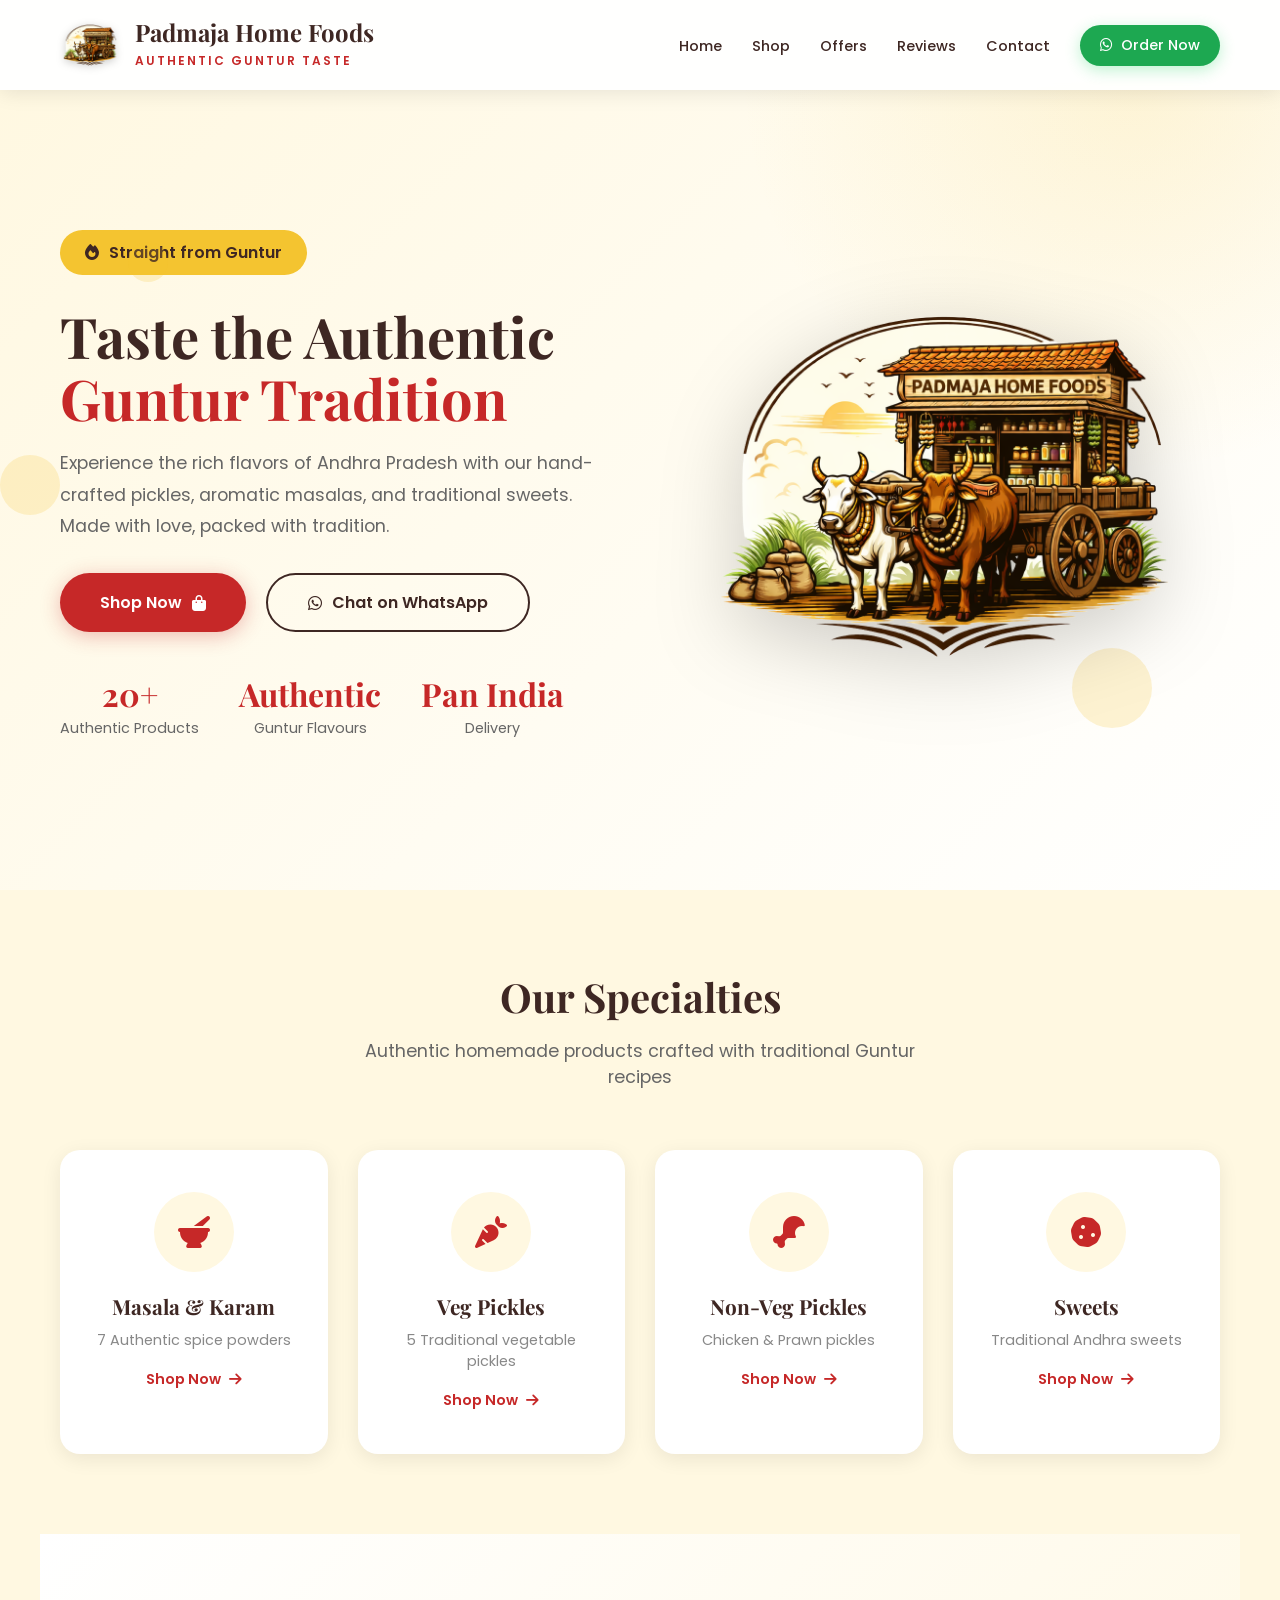
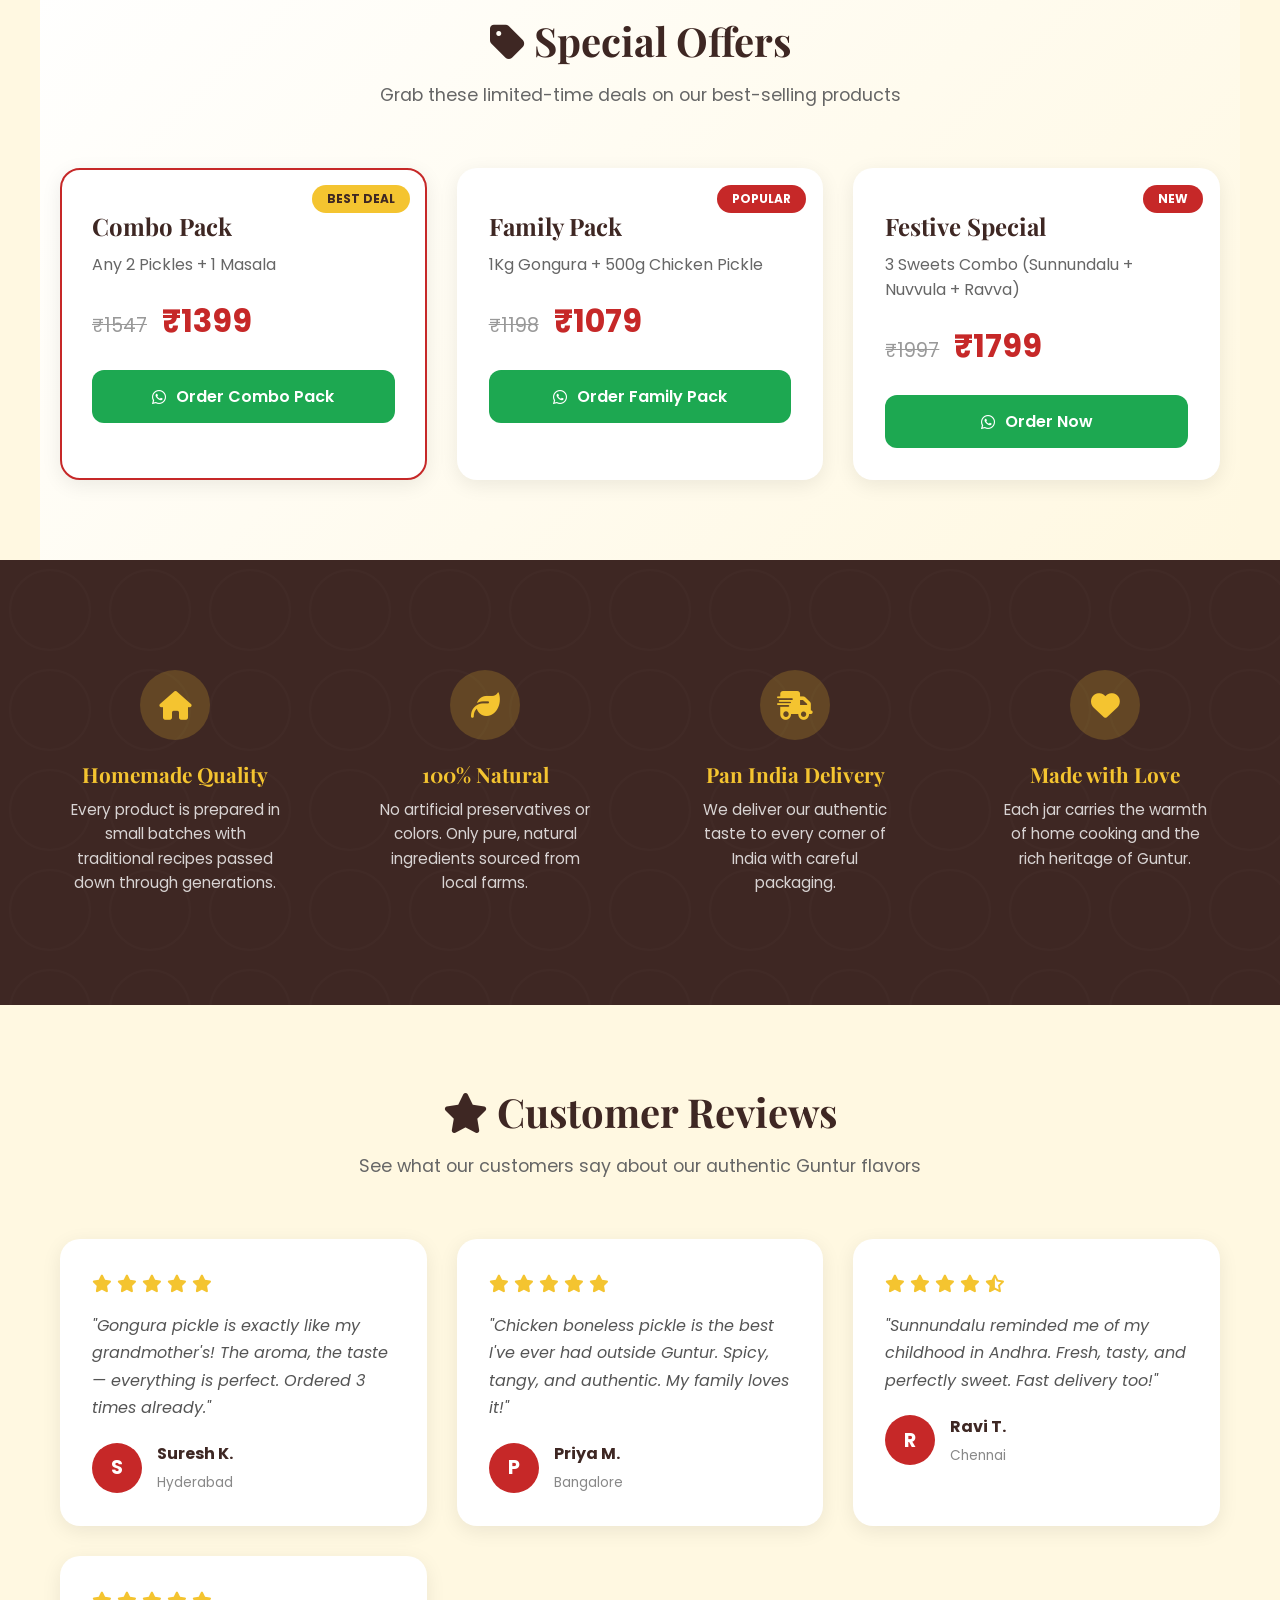
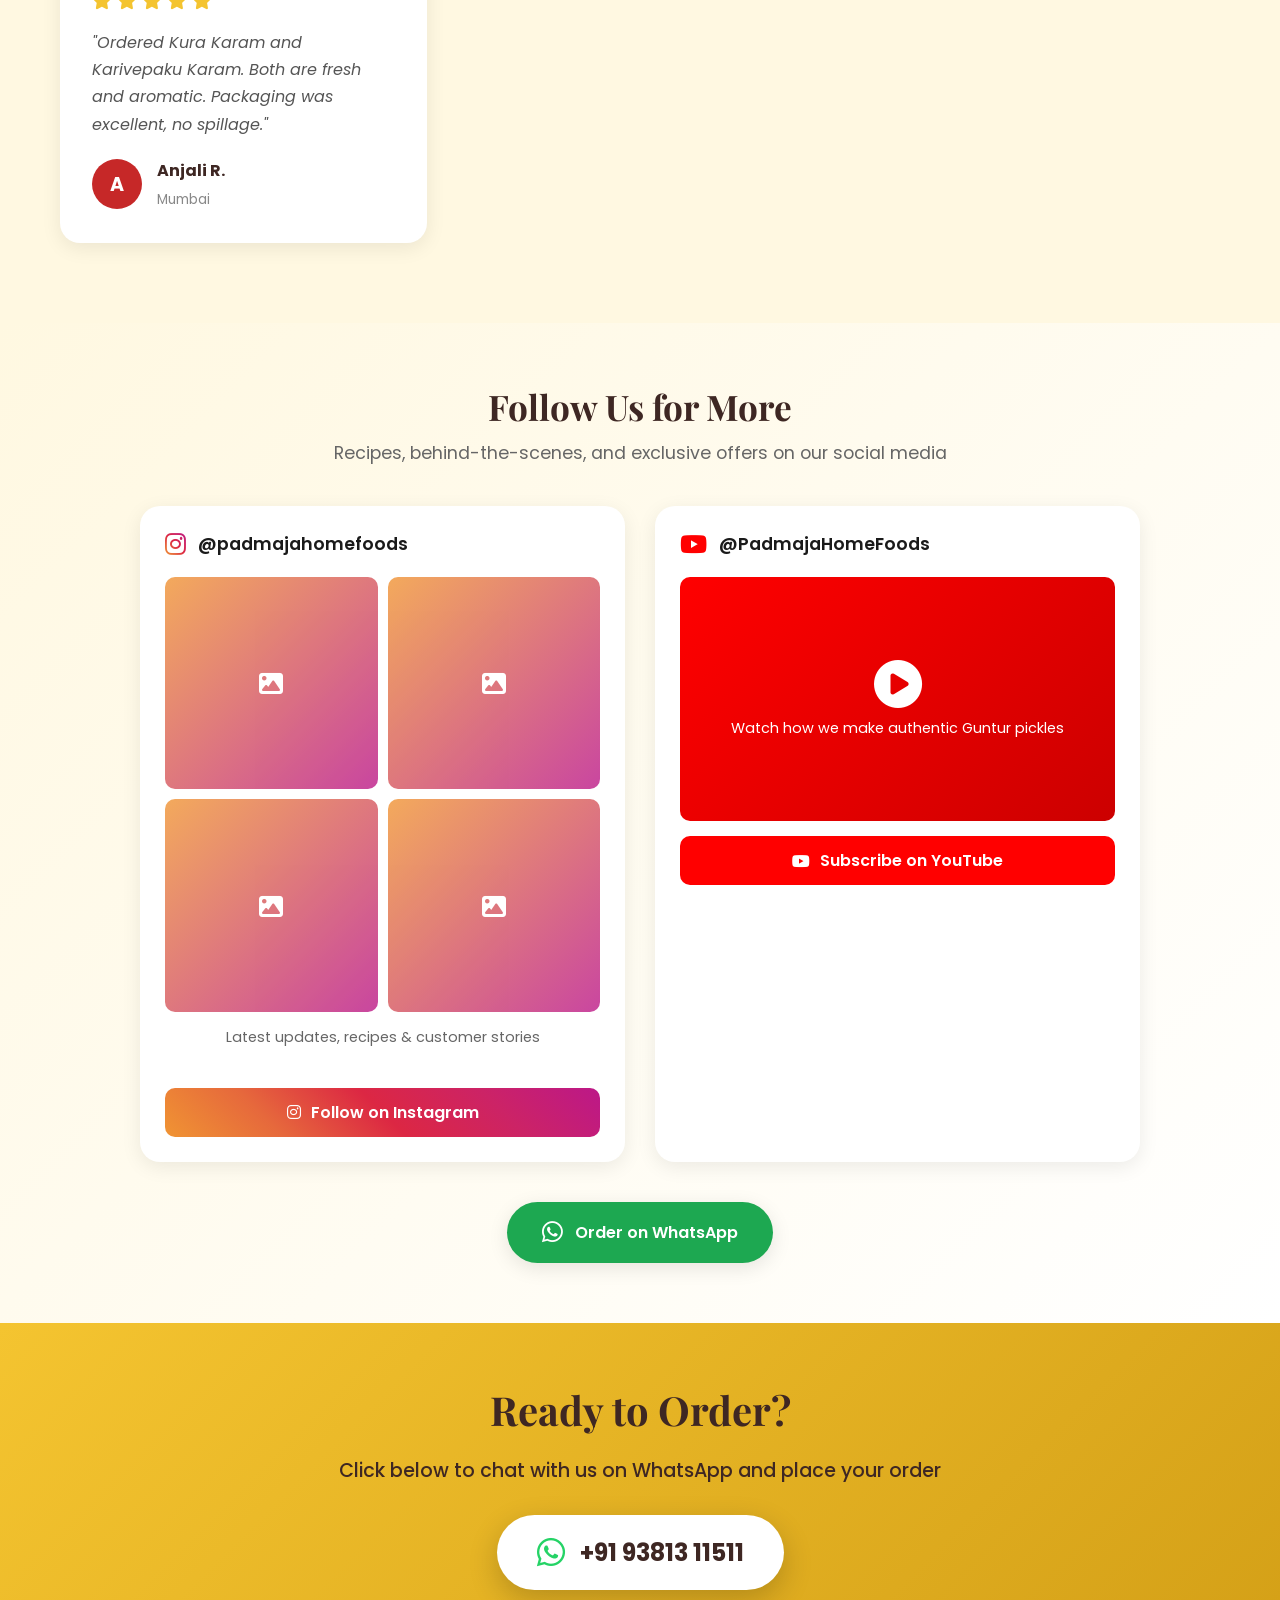
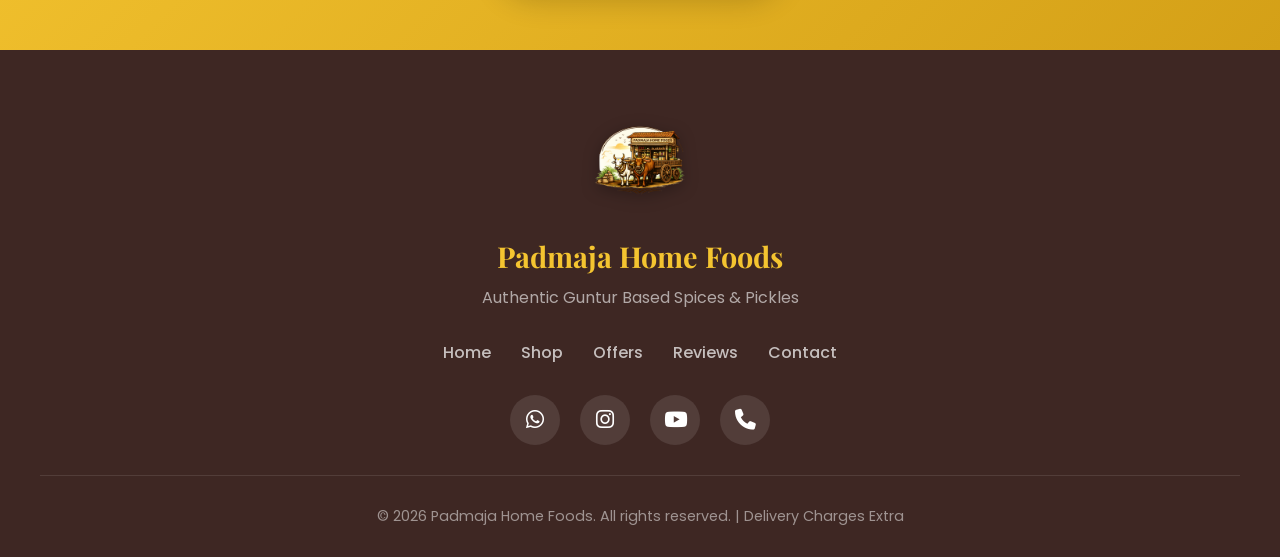
==== index.html @ 7f6291e2 "Add files via upload" ====
<!DOCTYPE html>
<html lang="en">
<head>
    <meta charset="UTF-8">
    <meta name="viewport" content="width=device-width, initial-scale=1.0">
    <title>Padmaja Home Foods | Authentic Guntur Spices & Pickles</title>
    <meta name="description" content="Authentic homemade Guntur spices, pickles, and sweets. Hand-crafted with traditional recipes, delivered across India. Order now on WhatsApp!">
    <meta name="keywords" content="Guntur pickles, Andhra spices, homemade masala, chicken pickle, prawns pickle, Indian sweets, sunnundalu, gongura, avakaya">

    <!-- Open Graph / Social Media -->
    <meta property="og:title" content="Padmaja Home Foods | Authentic Guntur Spices & Pickles">
    <meta property="og:description" content="Hand-crafted pickles, masalas, and sweets from Guntur. Made with love, delivered to your doorstep.">
    <meta property="og:image" content="https://padmajahomefoods.github.io/logo.png">
    <meta property="og:url" content="https://padmajahomefoods.github.io">
    <meta property="og:type" content="website">

    <!-- Twitter Card -->
    <meta name="twitter:card" content="summary_large_image">
    <meta name="twitter:title" content="Padmaja Home Foods">
    <meta name="twitter:description" content="Authentic Guntur spices & pickles delivered across India">

    <link href="https://fonts.googleapis.com/css2?family=Playfair+Display:wght@400;700;900&family=Poppins:wght@300;400;500;600;700&display=swap" rel="stylesheet">
    <link rel="stylesheet" href="https://cdnjs.cloudflare.com/ajax/libs/font-awesome/6.4.0/css/all.min.css">
    <link rel="stylesheet" href="style.css">
<!-- Google tag (gtag.js) - Replace G-ERJ64KPYVV with your actual ID -->
<script async src="https://www.googletagmanager.com/gtag/js?id=G-ERJ64KPYVV"></script>
<script>
  window.dataLayer = window.dataLayer || [];
  function gtag(){dataLayer.push(arguments);}
  gtag('js', new Date());
  gtag('config', 'G-ERJ64KPYVV');
</script>

<!-- Structured Data -->
<script type="application/ld+json">
{
  "@context": "https://schema.org",
  "@type": "LocalBusiness",
  "name": "Padmaja Home Foods",
  "description": "Authentic homemade Guntur spices, pickles, and sweets. Hand-crafted with traditional recipes, delivered across India.",
  "url": "https://padmajahomefoods.github.io",
  "telephone": "+919381311511",
  "email": "padmajahomefoods@gmail.com",
  "address": {
    "@type": "PostalAddress",
    "addressLocality": "Guntur",
    "addressRegion": "Andhra Pradesh",
    "addressCountry": "IN"
  },
  "geo": {
    "@type": "GeoCoordinates",
    "latitude": "16.3067",
    "longitude": "80.4365"
  },
  "image": "https://padmajahomefoods.github.io/logo.png",
  "priceRange": "₹",
  "currenciesAccepted": "INR",
  "paymentAccepted": "Cash, UPI, Bank Transfer",
  "openingHoursSpecification": {
    "@type": "OpeningHoursSpecification",
    "dayOfWeek": ["Monday", "Tuesday", "Wednesday", "Thursday", "Friday", "Saturday", "Sunday"],
    "opens": "09:00",
    "closes": "21:00"
  },
  "sameAs": [
    "https://www.instagram.com/padmajahomefoods/",
    "https://www.youtube.com/@PadmajaHomeFoods",
    "https://wa.me/919381311511"
  ]
}
</script>

<!-- Product Structured Data - Fixed -->
<script type="application/ld+json">
{
  "@context": "https://schema.org",
  "@type": "ItemList",
  "itemListElement": [
    {
      "@type": "ListItem",
      "position": 1,
      "item": {
        "@type": "Product",
        "name": "Kura Karam",
        "brand": {
          "@type": "Brand",
          "name": "Padmaja Home Foods"
        },
        "description": "Traditional curry powder",
        "image": "https://padmajahomefoods.github.io/images/kura-karam.jpg",
        "offers": {
          "@type": "Offer",
          "price": "55",
          "priceCurrency": "INR",
          "availability": "https://schema.org/InStock",
          "hasMerchantReturnPolicy": {
            "@type": "MerchantReturnPolicy",
            "returnPolicyCategory": "https://schema.org/MerchantReturnNotPermitted",
            "returnFees": "https://schema.org/FreeReturn",
            "merchantReturnDays": 0
          },
          "shippingDetails": {
            "@type": "OfferShippingDetails",
            "shippingRate": {
              "@type": "MonetaryAmount",
              "value": "0",
              "currency": "INR"
            },
            "shippingDestination": {
              "@type": "DefinedRegion",
              "addressCountry": "IN"
            },
            "deliveryTime": {
              "@type": "ShippingDeliveryTime",
              "handlingTime": {
                "@type": "QuantitativeValue",
                "minValue": 1,
                "maxValue": 2,
                "unitCode": "DAY"
              },
              "transitTime": {
                "@type": "QuantitativeValue",
                "minValue": 2,
                "maxValue": 10,
                "unitCode": "DAY"
              }
            }
          }
        }
      }
    },
    {
      "@type": "ListItem",
      "position": 2,
      "item": {
        "@type": "Product",
        "name": "Gongura Pickle",
        "brand": {
          "@type": "Brand",
          "name": "Padmaja Home Foods"
        },
        "description": "Authentic gongura pickle",
        "image": "https://padmajahomefoods.github.io/images/gongura-pickle.jpg",
        "offers": {
          "@type": "Offer",
          "price": "125",
          "priceCurrency": "INR",
          "availability": "https://schema.org/InStock",
          "hasMerchantReturnPolicy": {
            "@type": "MerchantReturnPolicy",
            "returnPolicyCategory": "https://schema.org/MerchantReturnNotPermitted",
            "returnFees": "https://schema.org/FreeReturn",
            "merchantReturnDays": 0
          },
          "shippingDetails": {
            "@type": "OfferShippingDetails",
            "shippingRate": {
              "@type": "MonetaryAmount",
              "value": "0",
              "currency": "INR"
            },
            "shippingDestination": {
              "@type": "DefinedRegion",
              "addressCountry": "IN"
            },
            "deliveryTime": {
              "@type": "ShippingDeliveryTime",
              "handlingTime": {
                "@type": "QuantitativeValue",
                "minValue": 1,
                "maxValue": 2,
                "unitCode": "DAY"
              },
              "transitTime": {
                "@type": "QuantitativeValue",
                "minValue": 2,
                "maxValue": 10,
                "unitCode": "DAY"
              }
            }
          }
        }
      }
    },
    {
      "@type": "ListItem",
      "position": 3,
      "item": {
        "@type": "Product",
        "name": "Chicken Boneless Pickle",
        "brand": {
          "@type": "Brand",
          "name": "Padmaja Home Foods"
        },
        "description": "Premium boneless chicken pickle",
        "image": "https://padmajahomefoods.github.io/images/chicken-boneless-pickle.jpg",
        "offers": {
          "@type": "Offer",
          "price": "350",
          "priceCurrency": "INR",
          "availability": "https://schema.org/InStock",
          "hasMerchantReturnPolicy": {
            "@type": "MerchantReturnPolicy",
            "returnPolicyCategory": "https://schema.org/MerchantReturnNotPermitted",
            "returnFees": "https://schema.org/FreeReturn",
            "merchantReturnDays": 0
          },
          "shippingDetails": {
            "@type": "OfferShippingDetails",
            "shippingRate": {
              "@type": "MonetaryAmount",
              "value": "0",
              "currency": "INR"
            },
            "shippingDestination": {
              "@type": "DefinedRegion",
              "addressCountry": "IN"
            },
            "deliveryTime": {
              "@type": "ShippingDeliveryTime",
              "handlingTime": {
                "@type": "QuantitativeValue",
                "minValue": 1,
                "maxValue": 2,
                "unitCode": "DAY"
              },
              "transitTime": {
                "@type": "QuantitativeValue",
                "minValue": 2,
                "maxValue": 10,
                "unitCode": "DAY"
              }
            }
          }
        }
      }
    }
  ]
}
</script>

</head>
<body>

    <!-- Navigation -->
    <nav id="navbar">
        <div class="nav-container">
            <a href="index.html" class="logo-section">
                <img src="logo.png" alt="Padmaja Home Foods" onerror="this.style.display='none'">
                <div class="brand-text">
                    <h1>Padmaja Home Foods</h1>
                    <span>Authentic Guntur Taste</span>
                </div>
            </a>

            <ul class="nav-links">
                <li><a href="index.html">Home</a></li>
                <li><a href="shop/">Shop</a></li>
                <li><a href="#offers">Offers</a></li>
                <li><a href="#reviews">Reviews</a></li>
                <li><a href="#contact">Contact</a></li>
                <li>
                    <a href="https://wa.me/919381311511?text=Hi%20Padmaja%20Home%20Foods!" class="whatsapp-btn-nav" target="_blank">
                        <i class="fab fa-whatsapp"></i>
                        Order Now
                    </a>
                </li>
            </ul>

            <div class="mobile-menu" onclick="openMobileMenu()">
                <i class="fas fa-bars"></i>
            </div>
        </div>
    </nav>

    <!-- Mobile Menu -->
    <div class="mobile-overlay" id="mobileOverlay" onclick="closeMobileMenu()">
        <i class="fas fa-times close-mobile" onclick="closeMobileMenu()"></i>
        <div class="mobile-nav">
            <ul>
                <li><a href="index.html" onclick="closeMobileMenu()">Home</a></li>
                <li><a href="shop/" onclick="closeMobileMenu()">Shop</a></li>
                <li><a href="#offers" onclick="closeMobileMenu()">Offers</a></li>
                <li><a href="#reviews" onclick="closeMobileMenu()">Reviews</a></li>
                <li><a href="#contact" onclick="closeMobileMenu()">Contact</a></li>
                <li>
                    <a href="https://wa.me/919381311511?text=Hi%20Padmaja%20Home%20Foods!" style="background: #1DA851; color: white;" target="_blank">
                        <i class="fab fa-whatsapp"></i> Order on WhatsApp
                    </a>
                </li>
            </ul>
        </div>
    </div>

    <!-- Hero Section -->
    <main>
    <section class="hero" id="home">
        <div class="floating-spice"></div>
        <div class="floating-spice"></div>
        <div class="floating-spice"></div>

        <div class="hero-container">
            <div class="hero-content">
                <div class="hero-badge">
                    <i class="fas fa-fire"></i>
                    Straight from Guntur
                </div>
                <h2>
                    Taste the Authentic
                    <span>Guntur Tradition</span>
                </h2>
                <p>
                    Experience the rich flavors of Andhra Pradesh with our hand-crafted pickles, 
                    aromatic masalas, and traditional sweets. Made with love, packed with tradition.
                </p>
                <div class="hero-buttons">
                    <a href="shop/" class="btn-primary">
                        Shop Now <i class="fas fa-shopping-bag"></i>
                    </a>
                    <a href="https://wa.me/919381311511?text=Hi%20Padmaja%20Home%20Foods!" 
                       class="btn-secondary" target="_blank">
                        <i class="fab fa-whatsapp"></i> Chat on WhatsApp
                    </a>
                </div>
                <div class="hero-stats">
                    <div class="stat">
                        <span class="stat-number">20+</span>
                        <span class="stat-label">Authentic Products</span>
                    </div>
                    <div class="stat">
                        <span class="stat-number">Authentic</span>
                        <span class="stat-label">Guntur Flavours</span>
                    </div>
                    <div class="stat">
                        <span class="stat-number">Pan India</span>
                        <span class="stat-label">Delivery</span>
                    </div>
                </div>
            </div>
            <div class="hero-image">
                <img src="logo.png" alt="Padmaja Home Foods" onerror="this.style.display='none'">
            </div>
        </div>
    </section>

    <!-- Quick Category Preview -->
    <section class="categories-preview">
        <div class="section-header">
            <h3>Our Specialties</h3>
            <p>Authentic homemade products crafted with traditional Guntur recipes</p>
        </div>
        <div class="category-grid">
            <a href="shop/#masala" class="category-card">
                <div class="category-icon">
                    <i class="fas fa-mortar-pestle"></i>
                </div>
                <h4>Masala & Karam</h4>
                <p>7 Authentic spice powders</p>
                <span class="category-link">Shop Now <i class="fas fa-arrow-right"></i></span>
            </a>

            <a href="shop/#vegpickles" class="category-card">
                <div class="category-icon">
                    <i class="fas fa-carrot"></i>
                </div>
                <h4>Veg Pickles</h4>
                <p>5 Traditional vegetable pickles</p>
                <span class="category-link">Shop Now <i class="fas fa-arrow-right"></i></span>
            </a>

            <a href="shop/#nonvegpickles" class="category-card">
                <div class="category-icon">
                    <i class="fas fa-drumstick-bite"></i>
                </div>
                <h4>Non-Veg Pickles</h4>
                <p>Chicken & Prawn pickles</p>
                <span class="category-link">Shop Now <i class="fas fa-arrow-right"></i></span>
            </a>

            <a href="shop/#sweets" class="category-card">
                <div class="category-icon">
                    <i class="fas fa-cookie"></i>
                </div>
                <h4>Sweets</h4>
                <p>Traditional Andhra sweets</p>
                <span class="category-link">Shop Now <i class="fas fa-arrow-right"></i></span>
            </a>
        </div>
    </section>

    <!-- Offers Section -->
    <section class="offers-section" id="offers">
        <div class="section-header">
            <h3><i class="fas fa-tag"></i> Special Offers</h3>
            <p>Grab these limited-time deals on our best-selling products</p>
        </div>
        <div class="offers-grid">
            <div class="offer-card featured">
                <div class="offer-badge">BEST DEAL</div>
                <div class="offer-content">
                    <h4>Combo Pack</h4>
                    <p>Any 2 Pickles + 1 Masala</p>
                    <div class="offer-price">
                        <span class="old-price">₹1547</span>
                        <span class="new-price">₹1399</span>
                    </div>
                    <a href="https://wa.me/919381311511?text=Hi!%20I%20want%20to%20order%20the%20Combo%20Pack%20(2%20Pickles%20+%201%20Masala)%20for%20₹1399" class="offer-btn" target="_blank">
                        <i class="fab fa-whatsapp"></i> Order Combo Pack
                    </a>
                </div>
            </div>

            <div class="offer-card">
                <div class="offer-badge">POPULAR</div>
                <div class="offer-content">
                    <h4>Family Pack</h4>
                    <p>1Kg Gongura + 500g Chicken Pickle</p>
                    <div class="offer-price">
                        <span class="old-price">₹1198</span>
                        <span class="new-price">₹1079</span>
                    </div>
                    <a href="https://wa.me/919381311511?text=Hi!%20I%20want%20to%20order%20the%20Family%20Pack%20for%20₹1079" class="offer-btn" target="_blank">
                        <i class="fab fa-whatsapp"></i> Order Family Pack
                    </a>
                </div>
            </div>

            <div class="offer-card">
                <div class="offer-badge">NEW</div>
                <div class="offer-content">
                    <h4>Festive Special</h4>
                    <p>3 Sweets Combo (Sunnundalu + Nuvvula + Ravva)</p>
                    <div class="offer-price">
                        <span class="old-price">₹1997</span>
                        <span class="new-price">₹1799</span>
                    </div>
                    <a href="https://wa.me/919381311511?text=Hi!%20I%20want%20to%20order%20the%20Festive%20Special%20for%20₹1799" class="offer-btn" target="_blank">
                        <i class="fab fa-whatsapp"></i> Order Now
                    </a>
                </div>
            </div>
        </div>
    </section>

    <!-- Features Section -->
    <section class="features" id="features">
        <div class="features-container">
            <div class="feature">
                <div class="feature-icon">
                    <i class="fas fa-home"></i>
                </div>
                <h4>Homemade Quality</h4>
                <p>Every product is prepared in small batches with traditional recipes passed down through generations.</p>
            </div>

            <div class="feature">
                <div class="feature-icon">
                    <i class="fas fa-leaf"></i>
                </div>
                <h4>100% Natural</h4>
                <p>No artificial preservatives or colors. Only pure, natural ingredients sourced from local farms.</p>
            </div>

            <div class="feature">
                <div class="feature-icon">
                    <i class="fas fa-shipping-fast"></i>
                </div>
                <h4>Pan India Delivery</h4>
                <p>We deliver our authentic taste to every corner of India with careful packaging.</p>
            </div>

            <div class="feature">
                <div class="feature-icon">
                    <i class="fas fa-heart"></i>
                </div>
                <h4>Made with Love</h4>
                <p>Each jar carries the warmth of home cooking and the rich heritage of Guntur.</p>
            </div>
        </div>
    </section>

    <!-- Reviews Section -->
    <section class="reviews-section" id="reviews">
        <div class="section-header">
            <h3><i class="fas fa-star"></i> Customer Reviews</h3>
            <p>See what our customers say about our authentic Guntur flavors</p>
        </div>
        <div class="reviews-grid">
            <div class="review-card">
                <div class="review-stars">
                    <i class="fas fa-star"></i>
                    <i class="fas fa-star"></i>
                    <i class="fas fa-star"></i>
                    <i class="fas fa-star"></i>
                    <i class="fas fa-star"></i>
                </div>
                <p class="review-text">"Gongura pickle is exactly like my grandmother's! The aroma, the taste — everything is perfect. Ordered 3 times already."</p>
                <div class="review-author">
                    <div class="review-avatar">S</div>
                    <div>
                        <h4>Suresh K.</h4>
                        <span>Hyderabad</span>
                    </div>
                </div>
            </div>

            <div class="review-card">
                <div class="review-stars">
                    <i class="fas fa-star"></i>
                    <i class="fas fa-star"></i>
                    <i class="fas fa-star"></i>
                    <i class="fas fa-star"></i>
                    <i class="fas fa-star"></i>
                </div>
                <p class="review-text">"Chicken boneless pickle is the best I've ever had outside Guntur. Spicy, tangy, and authentic. My family loves it!"</p>
                <div class="review-author">
                    <div class="review-avatar">P</div>
                    <div>
                        <h4>Priya M.</h4>
                        <span>Bangalore</span>
                    </div>
                </div>
            </div>

            <div class="review-card">
                <div class="review-stars">
                    <i class="fas fa-star"></i>
                    <i class="fas fa-star"></i>
                    <i class="fas fa-star"></i>
                    <i class="fas fa-star"></i>
                    <i class="fas fa-star-half-alt"></i>
                </div>
                <p class="review-text">"Sunnundalu reminded me of my childhood in Andhra. Fresh, tasty, and perfectly sweet. Fast delivery too!"</p>
                <div class="review-author">
                    <div class="review-avatar">R</div>
                    <div>
                        <h4>Ravi T.</h4>
                        <span>Chennai</span>
                    </div>
                </div>
            </div>

            <div class="review-card">
                <div class="review-stars">
                    <i class="fas fa-star"></i>
                    <i class="fas fa-star"></i>
                    <i class="fas fa-star"></i>
                    <i class="fas fa-star"></i>
                    <i class="fas fa-star"></i>
                </div>
                <p class="review-text">"Ordered Kura Karam and Karivepaku Karam. Both are fresh and aromatic. Packaging was excellent, no spillage."</p>
                <div class="review-author">
                    <div class="review-avatar">A</div>
                    <div>
                        <h4>Anjali R.</h4>
                        <span>Mumbai</span>
                    </div>
                </div>
            </div>
        </div>
    </section>

    <!-- Social Media / Promotions -->
    <section class="social-section">
        <div class="social-container">
            <h3>Follow Us for More</h3>
            <p>Recipes, behind-the-scenes, and exclusive offers on our social media</p>

            <div class="social-embeds">
                <div class="social-box instagram-box">
                    <div class="social-header">
                        <i class="fab fa-instagram"></i>
                        <span>@padmajahomefoods</span>
                    </div>
                    <div class="social-preview">
                        <div class="insta-grid">
                            <div class="insta-item"><i class="fas fa-image"></i></div>
                            <div class="insta-item"><i class="fas fa-image"></i></div>
                            <div class="insta-item"><i class="fas fa-image"></i></div>
                            <div class="insta-item"><i class="fas fa-image"></i></div>
                        </div>
                        <p>Latest updates, recipes & customer stories</p>
                    </div>
                    <a href="https://www.instagram.com/padmajahomefoods/" target="_blank" class="social-follow-btn">
                        <i class="fab fa-instagram"></i> Follow on Instagram
                    </a>
                </div>

                <div class="social-box youtube-box">
                    <div class="social-header">
                        <i class="fab fa-youtube"></i>
                        <span>@PadmajaHomeFoods</span>
                    </div>
                    <div class="social-preview">
                        <div class="yt-preview">
                            <i class="fas fa-play-circle"></i>
                            <p>Watch how we make authentic Guntur pickles</p>
                        </div>
                    </div>
                    <a href="https://www.youtube.com/@PadmajaHomeFoods" target="_blank" class="social-follow-btn youtube-btn">
                        <i class="fab fa-youtube"></i> Subscribe on YouTube
                    </a>
                </div>
            </div>

            <div class="social-big-links">
                <a href="https://wa.me/919381311511" target="_blank" class="social-big whatsapp">
                    <i class="fab fa-whatsapp"></i>
                    <span>Order on WhatsApp</span>
                </a>
            </div>
        </div>
    </section>

    </main>

    <!-- Contact Banner -->
    <section class="contact-banner" id="contact">
        <h3>Ready to Order?</h3>
        <p>Click below to chat with us on WhatsApp and place your order</p>
        <a href="https://wa.me/919381311511?text=Hi%20Padmaja%20Home%20Foods!%20I%20want%20to%20place%20an%20order." 
           class="phone" target="_blank">
            <i class="fab fa-whatsapp"></i>
            +91 93813 11511
        </a>
    </section>

    <!-- Footer -->
    <footer>
        <div class="footer-content">
            <div class="footer-logo">
                <img src="logo.png" alt="Padmaja Home Foods" onerror="this.style.display='none'">
                <h4>Padmaja Home Foods</h4>
                <p>Authentic Guntur Based Spices & Pickles</p>
            </div>

            <div class="footer-links">
                <a href="index.html">Home</a>
                <a href="shop/">Shop</a>
                <a href="#offers">Offers</a>
                <a href="#reviews">Reviews</a>
                <a href="#contact">Contact</a>
            </div>

            <div class="social-links">
                <a href="https://wa.me/919381311511" target="_blank" title="WhatsApp"><i class="fab fa-whatsapp"></i></a>
                <a href="https://www.instagram.com/padmajahomefoods/" target="_blank" title="Instagram"><i class="fab fa-instagram"></i></a>
                <a href="https://www.youtube.com/@PadmajaHomeFoods" target="_blank" title="YouTube"><i class="fab fa-youtube"></i></a>
                <a href="tel:+919381311511" title="Call Us"><i class="fas fa-phone"></i></a>
            </div>

            <div class="footer-bottom">
                <p>&copy; 2026 Padmaja Home Foods. All rights reserved. | Delivery Charges Extra</p>
            </div>
        </div>
    </footer>

    <script src="script.js"></script>
</body>
</html>
---- style.css ----
* {
    margin: 0;
    padding: 0;
    box-sizing: border-box;
}

:root {
    --primary-gold: #F4C430;
    --dark-gold: #D4A017;
    --deep-brown: #3E2723;
    --warm-cream: #FFF8E1;
    --spice-red: #C62828;
    --text-dark: #1a1a1a;
}

body {
    font-family: 'Poppins', sans-serif;
    background: var(--warm-cream);
    color: var(--text-dark);
    overflow-x: hidden;
}

::-webkit-scrollbar {
    width: 10px;
}
::-webkit-scrollbar-track {
    background: var(--warm-cream);
}
::-webkit-scrollbar-thumb {
    background: var(--dark-gold);
    border-radius: 5px;
}

/* ==================== NAVIGATION ==================== */
nav {
    position: fixed;
    top: 0;
    width: 100%;
    background: rgba(255, 255, 255, 0.95);
    backdrop-filter: blur(10px);
    z-index: 1000;
    padding: 15px 0;
    box-shadow: 0 2px 20px rgba(0,0,0,0.1);
    transition: all 0.3s ease;
}

nav.scrolled {
    padding: 10px 0;
    background: rgba(255, 255, 255, 0.98);
}

.nav-container {
    max-width: 1200px;
    margin: 0 auto;
    display: flex;
    justify-content: space-between;
    align-items: center;
    padding: 0 20px;
}

.logo-section {
    display: flex;
    align-items: center;
    gap: 15px;
    text-decoration: none;
}

.logo-section img {
    height: 60px;
    width: auto;
    filter: drop-shadow(0 2px 4px rgba(0,0,0,0.2));
}

.brand-text h1 {
    font-family: 'Playfair Display', serif;
    font-size: 1.5rem;
    color: var(--deep-brown);
    line-height: 1.2;
}

.brand-text span {
    font-size: 0.75rem;
    color: var(--spice-red);
    font-weight: 600;
    letter-spacing: 2px;
    text-transform: uppercase;
}

.nav-links {
    display: flex;
    gap: 30px;
    list-style: none;
    align-items: center;
}

.nav-links a {
    text-decoration: none;
    color: var(--deep-brown);
    font-weight: 500;
    font-size: 0.9rem;
    transition: color 0.3s;
    position: relative;
}

.nav-links a::after {
    content: '';
    position: absolute;
    bottom: -5px;
    left: 0;
    width: 0;
    height: 2px;
    background: var(--primary-gold);
    transition: width 0.3s;
}

.nav-links a:hover::after {
    width: 100%;
}

.nav-links a:hover {
    color: var(--spice-red);
}

.whatsapp-btn-nav {
    background: #1DA851;
    color: white !important;
    padding: 10px 20px;
    border-radius: 50px;
    display: flex;
    align-items: center;
    gap: 8px;
    font-weight: 600;
    box-shadow: 0 4px 15px rgba(37, 211, 102, 0.3);
    transition: transform 0.3s, box-shadow 0.3s;
}

.whatsapp-btn-nav:hover {
    transform: translateY(-2px);
    box-shadow: 0 6px 20px rgba(29, 168, 81, 0.4);
}

/* CART ICON */
.cart-icon {
    position: relative;
    cursor: pointer;
    padding: 10px;
    font-size: 1.3rem;
    color: var(--deep-brown);
    transition: color 0.3s;
}

.cart-icon:hover {
    color: var(--spice-red);
}

.cart-badge {
    position: absolute;
    top: 0;
    right: 0;
    background: var(--spice-red);
    color: white;
    font-size: 0.7rem;
    font-weight: 700;
    width: 20px;
    height: 20px;
    border-radius: 50%;
    display: flex;
    align-items: center;
    justify-content: center;
}

.mobile-menu {
    display: none;
    font-size: 1.5rem;
    color: var(--deep-brown);
    cursor: pointer;
}

/* ==================== HERO SECTION ==================== */
.hero {
    margin-top: 80px;
    min-height: 90vh;
    background: linear-gradient(135deg, var(--warm-cream) 0%, #fff 100%);
    display: flex;
    align-items: center;
    position: relative;
    overflow: hidden;
}

.hero::before {
    content: '';
    position: absolute;
    top: -50%;
    right: -20%;
    width: 800px;
    height: 800px;
    background: radial-gradient(circle, rgba(244,196,48,0.15) 0%, transparent 70%);
    border-radius: 50%;
}

.hero-container {
    max-width: 1200px;
    margin: 0 auto;
    padding: 0 20px;
    display: grid;
    grid-template-columns: 1fr 1fr;
    gap: 60px;
    align-items: center;
}

.hero-content h2 {
    font-family: 'Playfair Display', serif;
    font-size: 3.5rem;
    color: var(--deep-brown);
    line-height: 1.1;
    margin-bottom: 20px;
}

.hero-content h2 span {
    color: var(--spice-red);
    display: block;
}

.hero-content p {
    font-size: 1.1rem;
    color: #666;
    margin-bottom: 30px;
    line-height: 1.8;
}

.hero-badge {
    display: inline-flex;
    align-items: center;
    gap: 10px;
    background: var(--primary-gold);
    color: var(--deep-brown);
    padding: 10px 25px;
    border-radius: 50px;
    font-weight: 600;
    margin-bottom: 30px;
    animation: pulse 2s infinite;
}

@keyframes pulse {
    0%, 100% { transform: scale(1); }
    50% { transform: scale(1.05); }
}

.hero-buttons {
    display: flex;
    gap: 20px;
    flex-wrap: wrap;
    margin-bottom: 40px;
}

.btn-primary {
    background: var(--spice-red);
    color: white;
    padding: 15px 40px;
    border-radius: 50px;
    text-decoration: none;
    font-weight: 600;
    display: inline-flex;
    align-items: center;
    gap: 10px;
    transition: all 0.3s;
    box-shadow: 0 4px 20px rgba(198, 40, 40, 0.3);
    border: none;
    cursor: pointer;
    font-size: 1rem;
}

.btn-primary:hover {
    transform: translateY(-3px);
    box-shadow: 0 8px 30px rgba(198, 40, 40, 0.4);
    background: #b71c1c;
}

.btn-secondary {
    background: transparent;
    color: var(--deep-brown);
    padding: 15px 40px;
    border-radius: 50px;
    text-decoration: none;
    font-weight: 600;
    display: inline-flex;
    align-items: center;
    gap: 10px;
    border: 2px solid var(--deep-brown);
    transition: all 0.3s;
}

.btn-secondary:hover {
    background: var(--deep-brown);
    color: white;
    transform: translateY(-3px);
}

/* Hero Stats */
.hero-stats {
    display: flex;
    gap: 40px;
    flex-wrap: wrap;
}

.stat {
    text-align: center;
}

.stat-number {
    display: block;
    font-family: 'Playfair Display', serif;
    font-size: 2rem;
    font-weight: 700;
    color: var(--spice-red);
}

.stat-label {
    font-size: 0.9rem;
    color: #666;
}

.hero-image {
    position: relative;
    display: flex;
    justify-content: center;
}

.hero-image img {
    max-width: 100%;
    height: auto;
    max-height: 500px;
    filter: drop-shadow(0 20px 40px rgba(0,0,0,0.2));
    animation: float 6s ease-in-out infinite;
}

@keyframes float {
    0%, 100% { transform: translateY(0px); }
    50% { transform: translateY(-20px); }
}

.floating-spice {
    position: absolute;
    width: 60px;
    height: 60px;
    background: var(--primary-gold);
    border-radius: 50%;
    opacity: 0.2;
    animation: float-spice 8s ease-in-out infinite;
}

.floating-spice:nth-child(2) {
    top: 20%;
    left: 10%;
    animation-delay: 1s;
    width: 40px;
    height: 40px;
}

.floating-spice:nth-child(3) {
    bottom: 20%;
    right: 10%;
    animation-delay: 2s;
    width: 80px;
    height: 80px;
}

@keyframes float-spice {
    0%, 100% { transform: translate(0, 0) scale(1); }
    33% { transform: translate(30px, -30px) scale(1.1); }
    66% { transform: translate(-20px, 20px) scale(0.9); }
}

/* ==================== CATEGORIES PREVIEW ==================== */
.categories-preview {
    padding: 80px 20px;
    max-width: 1200px;
    margin: 0 auto;
}

.section-header {
    text-align: center;
    margin-bottom: 60px;
}

.section-header h3 {
    font-family: 'Playfair Display', serif;
    font-size: 2.5rem;
    color: var(--deep-brown);
    margin-bottom: 15px;
}

.section-header p {
    color: #666;
    font-size: 1.1rem;
    max-width: 600px;
    margin: 0 auto;
}

.category-grid {
    display: grid;
    grid-template-columns: repeat(auto-fit, minmax(220px, 1fr));
    gap: 30px;
}

.category-card {
    background: white;
    border-radius: 20px;
    padding: 40px 30px;
    text-align: center;
    text-decoration: none;
    color: inherit;
    transition: all 0.4s ease;
    box-shadow: 0 5px 20px rgba(0,0,0,0.08);
    border: 2px solid transparent;
    position: relative;
    overflow: hidden;
    display: block;
}

.category-card::before {
    content: '';
    position: absolute;
    top: 0;
    left: 0;
    width: 100%;
    height: 5px;
    background: var(--primary-gold);
    transform: scaleX(0);
    transition: transform 0.4s;
}

.category-card:hover::before {
    transform: scaleX(1);
}

.category-card:hover {
    transform: translateY(-10px);
    box-shadow: 0 20px 40px rgba(0,0,0,0.15);
    border-color: var(--primary-gold);
}

.category-icon {
    width: 80px;
    height: 80px;
    background: var(--warm-cream);
    border-radius: 50%;
    display: flex;
    align-items: center;
    justify-content: center;
    margin: 0 auto 20px;
    font-size: 2rem;
    color: var(--spice-red);
    transition: all 0.3s;
}

.category-card:hover .category-icon {
    background: var(--primary-gold);
    color: var(--deep-brown);
    transform: rotate(10deg) scale(1.1);
}

.category-card h4 {
    font-family: 'Playfair Display', serif;
    font-size: 1.3rem;
    color: var(--deep-brown);
    margin-bottom: 10px;
}

.category-card p {
    font-size: 0.9rem;
    color: #888;
    margin-bottom: 15px;
}

.category-link {
    display: inline-flex;
    align-items: center;
    gap: 8px;
    color: var(--spice-red);
    font-weight: 600;
    font-size: 0.9rem;
    transition: gap 0.3s;
}

.category-card:hover .category-link {
    gap: 12px;
}

/* ==================== OFFERS SECTION ==================== */
.offers-section {
    padding: 80px 20px;
    max-width: 1200px;
    margin: 0 auto;
    background: linear-gradient(135deg, #fff 0%, var(--warm-cream) 100%);
}

.offers-grid {
    display: grid;
    grid-template-columns: repeat(auto-fit, minmax(300px, 1fr));
    gap: 30px;
}

.offer-card {
    background: white;
    border-radius: 20px;
    padding: 30px;
    box-shadow: 0 5px 20px rgba(0,0,0,0.08);
    position: relative;
    overflow: hidden;
    transition: all 0.4s;
    border: 2px solid transparent;
}

.offer-card:hover {
    transform: translateY(-8px);
    box-shadow: 0 15px 40px rgba(0,0,0,0.15);
    border-color: var(--primary-gold);
}

.offer-card.featured {
    border: 2px solid var(--spice-red);
    transform: scale(1.02);
}

.offer-card.featured:hover {
    transform: scale(1.02) translateY(-8px);
}

.offer-badge {
    position: absolute;
    top: 15px;
    right: 15px;
    background: var(--spice-red);
    color: white;
    padding: 5px 15px;
    border-radius: 50px;
    font-size: 0.75rem;
    font-weight: 700;
}

.offer-card.featured .offer-badge {
    background: var(--primary-gold);
    color: var(--deep-brown);
}

.offer-content h4 {
    font-family: 'Playfair Display', serif;
    font-size: 1.5rem;
    color: var(--deep-brown);
    margin-bottom: 10px;
    margin-top: 10px;
}

.offer-content p {
    color: #666;
    margin-bottom: 20px;
}

.offer-price {
    display: flex;
    align-items: baseline;
    gap: 15px;
    margin-bottom: 25px;
}

.old-price {
    font-size: 1.2rem;
    color: #999;
    text-decoration: line-through;
}

.new-price {
    font-size: 2rem;
    font-weight: 700;
    color: var(--spice-red);
}

.offer-btn {
    display: flex;
    align-items: center;
    justify-content: center;
    gap: 10px;
    background: #1DA851;
    color: white;
    padding: 14px;
    border-radius: 12px;
    text-decoration: none;
    font-weight: 600;
    transition: all 0.3s;
}

.offer-btn:hover {
    background: #158A40;
    transform: scale(1.02);
}

/* ==================== FEATURES SECTION ==================== */
.features {
    background: var(--deep-brown);
    padding: 80px 20px;
    color: white;
    position: relative;
    overflow: hidden;
}

.features::before {
    content: '';
    position: absolute;
    top: 0;
    left: 0;
    width: 100%;
    height: 100%;
    background: url('data:image/svg+xml,<svg xmlns="http://www.w3.org/2000/svg" viewBox="0 0 100 100"><circle cx="50" cy="50" r="40" fill="none" stroke="rgba(255,255,255,0.03)" stroke-width="2"/></svg>');
    background-size: 100px;
    opacity: 0.5;
}

.features-container {
    max-width: 1200px;
    margin: 0 auto;
    display: grid;
    grid-template-columns: repeat(auto-fit, minmax(250px, 1fr));
    gap: 40px;
    position: relative;
    z-index: 1;
}

.feature {
    text-align: center;
    padding: 30px;
}

.feature-icon {
    width: 70px;
    height: 70px;
    background: rgba(244,196,48,0.2);
    border-radius: 50%;
    display: flex;
    align-items: center;
    justify-content: center;
    margin: 0 auto 20px;
    font-size: 1.8rem;
    color: var(--primary-gold);
}

.feature h4 {
    font-family: 'Playfair Display', serif;
    font-size: 1.3rem;
    margin-bottom: 10px;
    color: var(--primary-gold);
}

.feature p {
    color: rgba(255,255,255,0.8);
    font-size: 0.95rem;
    line-height: 1.6;
}

/* ==================== REVIEWS SECTION ==================== */
.reviews-section {
    padding: 80px 20px;
    max-width: 1200px;
    margin: 0 auto;
}

.reviews-grid {
    display: grid;
    grid-template-columns: repeat(auto-fit, minmax(280px, 1fr));
    gap: 30px;
}

.review-card {
    background: white;
    border-radius: 20px;
    padding: 30px;
    box-shadow: 0 5px 20px rgba(0,0,0,0.08);
    transition: all 0.4s;
    border: 2px solid transparent;
}

.review-card:hover {
    transform: translateY(-5px);
    box-shadow: 0 15px 40px rgba(0,0,0,0.12);
    border-color: var(--primary-gold);
}

.review-stars {
    color: var(--primary-gold);
    margin-bottom: 15px;
    font-size: 1.1rem;
}

.review-text {
    font-size: 1rem;
    color: #555;
    line-height: 1.7;
    margin-bottom: 20px;
    font-style: italic;
}

.review-author {
    display: flex;
    align-items: center;
    gap: 15px;
}

.review-avatar {
    width: 50px;
    height: 50px;
    background: var(--spice-red);
    color: white;
    border-radius: 50%;
    display: flex;
    align-items: center;
    justify-content: center;
    font-weight: 700;
    font-size: 1.2rem;
}

.review-author h4 {
    font-size: 1rem;
    color: var(--deep-brown);
    margin-bottom: 3px;
}

.review-author span {
    font-size: 0.85rem;
    color: #888;
}

/* ==================== SOCIAL SECTION ==================== */
.social-section {
    background: linear-gradient(135deg, var(--warm-cream) 0%, #fff 100%);
    padding: 60px 20px;
    text-align: center;
}

.social-container {
    max-width: 1000px;
    margin: 0 auto;
}

.social-section h3 {
    font-family: 'Playfair Display', serif;
    font-size: 2.2rem;
    color: var(--deep-brown);
    margin-bottom: 10px;
}

.social-section p {
    color: #666;
    font-size: 1.1rem;
    margin-bottom: 40px;
}

.social-embeds {
    display: grid;
    grid-template-columns: repeat(auto-fit, minmax(300px, 1fr));
    gap: 30px;
    margin-bottom: 40px;
}

.social-box {
    background: white;
    border-radius: 20px;
    padding: 25px;
    box-shadow: 0 5px 20px rgba(0,0,0,0.08);
    transition: all 0.4s;
}

.social-box:hover {
    transform: translateY(-5px);
    box-shadow: 0 15px 40px rgba(0,0,0,0.12);
}

.social-header {
    display: flex;
    align-items: center;
    gap: 12px;
    margin-bottom: 20px;
    font-weight: 600;
    font-size: 1.1rem;
}

.social-header i {
    font-size: 1.5rem;
}

.instagram-box .social-header i {
    background: linear-gradient(45deg, #f09433, #e6683c, #dc2743, #cc2366, #bc1888);
    -webkit-background-clip: text;
    -webkit-text-fill-color: transparent;
}

.youtube-box .social-header i {
    color: #FF0000;
}

.insta-grid {
    display: grid;
    grid-template-columns: repeat(2, 1fr);
    gap: 10px;
    margin-bottom: 15px;
}

.insta-item {
    aspect-ratio: 1;
    background: linear-gradient(135deg, #f09433 0%, #bc1888 100%);
    border-radius: 10px;
    display: flex;
    align-items: center;
    justify-content: center;
    color: white;
    font-size: 1.5rem;
    opacity: 0.8;
}

.yt-preview {
    aspect-ratio: 16/9;
    background: linear-gradient(135deg, #FF0000 0%, #cc0000 100%);
    border-radius: 10px;
    display: flex;
    flex-direction: column;
    align-items: center;
    justify-content: center;
    color: white;
    gap: 10px;
}

.yt-preview i {
    font-size: 3rem;
}

.yt-preview p {
    color: white;
    font-size: 0.9rem;
    margin: 0;
}

.social-preview > p {
    color: #666;
    font-size: 0.9rem;
}

.social-follow-btn {
    display: flex;
    align-items: center;
    justify-content: center;
    gap: 10px;
    padding: 12px;
    border-radius: 10px;
    text-decoration: none;
    font-weight: 600;
    color: white;
    background: linear-gradient(45deg, #f09433, #e6683c, #dc2743, #cc2366, #bc1888);
    margin-top: 15px;
    transition: all 0.3s;
}

.social-follow-btn:hover {
    transform: scale(1.02);
    box-shadow: 0 5px 20px rgba(0,0,0,0.2);
}

.youtube-btn {
    background: #FF0000;
}

.social-big-links {
    display: flex;
    justify-content: center;
    gap: 25px;
    flex-wrap: wrap;
}

.social-big {
    display: flex;
    align-items: center;
    gap: 12px;
    padding: 18px 35px;
    border-radius: 50px;
    text-decoration: none;
    font-weight: 600;
    font-size: 1rem;
    transition: all 0.3s ease;
    box-shadow: 0 5px 20px rgba(0,0,0,0.1);
}

.social-big i {
    font-size: 1.5rem;
}

.social-big.whatsapp {
    background: #1DA851;
    color: white;
}

.social-big:hover {
    transform: translateY(-5px) scale(1.05);
    box-shadow: 0 10px 30px rgba(0,0,0,0.2);
}

/* ==================== CONTACT BANNER ==================== */
.contact-banner {
    background: linear-gradient(135deg, var(--primary-gold) 0%, var(--dark-gold) 100%);
    padding: 60px 20px;
    text-align: center;
}

.contact-banner h3 {
    font-family: 'Playfair Display', serif;
    font-size: 2.5rem;
    color: var(--deep-brown);
    margin-bottom: 20px;
}

.contact-banner p {
    font-size: 1.2rem;
    color: var(--deep-brown);
    margin-bottom: 30px;
    font-weight: 500;
}

.contact-banner .phone {
    display: inline-flex;
    align-items: center;
    gap: 15px;
    background: white;
    padding: 20px 40px;
    border-radius: 50px;
    font-size: 1.5rem;
    font-weight: 700;
    color: var(--deep-brown);
    text-decoration: none;
    box-shadow: 0 10px 30px rgba(0,0,0,0.2);
    transition: all 0.3s;
}

.contact-banner .phone:hover {
    transform: scale(1.05);
    box-shadow: 0 15px 40px rgba(0,0,0,0.3);
}

.contact-banner .phone i {
    color: #25D366;
    font-size: 2rem;
}

/* ==================== FOOTER ==================== */
footer {
    background: var(--deep-brown);
    color: rgba(255,255,255,0.8);
    padding: 60px 20px 30px;
    text-align: center;
}

.footer-content {
    max-width: 1200px;
    margin: 0 auto;
}

.footer-logo {
    margin-bottom: 30px;
}

.footer-logo img {
    height: 100px;
    width: auto;
    margin-bottom: 20px;
    filter: drop-shadow(0 4px 8px rgba(0,0,0,0.3));
}

.footer-logo h4 {
    font-family: 'Playfair Display', serif;
    font-size: 1.8rem;
    color: var(--primary-gold);
    margin-bottom: 10px;
}

.footer-logo p {
    color: rgba(255,255,255,0.6);
}

.footer-links {
    display: flex;
    justify-content: center;
    gap: 30px;
    margin: 30px 0;
    flex-wrap: wrap;
}

.footer-links a {
    color: rgba(255,255,255,0.7);
    text-decoration: none;
    font-weight: 500;
    transition: color 0.3s;
}

.footer-links a:hover {
    color: var(--primary-gold);
}

.social-links {
    display: flex;
    justify-content: center;
    gap: 20px;
    margin: 30px 0;
}

.social-links a {
    width: 50px;
    height: 50px;
    background: rgba(255,255,255,0.1);
    border-radius: 50%;
    display: flex;
    align-items: center;
    justify-content: center;
    color: white;
    font-size: 1.3rem;
    transition: all 0.3s;
    text-decoration: none;
}

.social-links a:hover {
    background: var(--primary-gold);
    color: var(--deep-brown);
    transform: translateY(-5px);
}

.footer-bottom {
    border-top: 1px solid rgba(255,255,255,0.1);
    padding-top: 30px;
    margin-top: 30px;
    font-size: 0.9rem;
    color: rgba(255,255,255,0.5);
}

/* ==================== SHOP PAGE STYLES ==================== */
.shop-hero {
    margin-top: 80px;
    background: linear-gradient(135deg, var(--deep-brown) 0%, #5d4037 100%);
    padding: 60px 20px;
    text-align: center;
    color: white;
}

.shop-hero-content h2 {
    font-family: 'Playfair Display', serif;
    font-size: 3rem;
    margin-bottom: 10px;
}

.shop-hero-content p {
    font-size: 1.2rem;
    color: rgba(255,255,255,0.8);
}

.shop-controls {
    max-width: 1200px;
    margin: 0 auto;
    padding: 30px 15px 20px;
}

.category-filter {
    display: flex;
    gap: 8px;
    flex-wrap: wrap;
    justify-content: center;
    margin-top: 15px;
}

.filter-btn {
    padding: 10px 20px;
    border: 2px solid var(--deep-brown);
    background: white;
    color: var(--deep-brown);
    border-radius: 50px;
    font-family: 'Poppins', sans-serif;
    font-weight: 600;
    cursor: pointer;
    transition: all 0.3s;
    font-size: 0.9rem;
    white-space: nowrap;
    flex: 1;
    min-width: 100px;
    max-width: 160px;
}

.filter-btn:hover {
    background: var(--warm-cream);
}

.filter-btn.active {
    background: var(--spice-red);
    color: white;
    border-color: var(--spice-red);
}

.shop-container {
    max-width: 1200px;
    margin: 0 auto;
    padding: 0 20px 60px;
}

/* ==================== PRODUCTS SECTION ==================== */
.products-section {
    padding: 40px 0;
    display: none;
}

.products-section.active {
    display: block;
    animation: fadeIn 0.5s ease;
}

@keyframes fadeIn {
    from { opacity: 0; transform: translateY(20px); }
    to { opacity: 1; transform: translateY(0); }
}

.products-header {
    display: flex;
    justify-content: space-between;
    align-items: center;
    margin-bottom: 30px;
    flex-wrap: wrap;
    gap: 20px;
}

.products-header h3 {
    font-family: 'Playfair Display', serif;
    font-size: 2rem;
    color: var(--deep-brown);
    display: flex;
    align-items: center;
    gap: 15px;
}

.back-btn {
    background: var(--deep-brown);
    color: white;
    border: none;
    padding: 12px 25px;
    border-radius: 50px;
    cursor: pointer;
    font-family: 'Poppins', sans-serif;
    font-weight: 500;
    display: flex;
    align-items: center;
    gap: 8px;
    transition: all 0.3s;
}

.back-btn:hover {
    background: var(--spice-red);
    transform: translateX(-5px);
}

.menu-card-image {
    text-align: center;
    margin-bottom: 40px;
}

.menu-card-image img {
    max-width: 100%;
    height: auto;
    max-height: 500px;
    border-radius: 20px;
    box-shadow: 0 10px 30px rgba(0,0,0,0.15);
    transition: transform 0.3s;
}

.menu-card-image img:hover {
    transform: scale(1.02);
}

.products-grid {
    display: grid;
    grid-template-columns: repeat(auto-fill, minmax(280px, 1fr));
    gap: 30px;
}

.product-card {
    background: white;
    border-radius: 20px;
    overflow: hidden;
    box-shadow: 0 5px 20px rgba(0,0,0,0.08);
    transition: all 0.4s;
    position: relative;
}

.product-card:hover {
    transform: translateY(-8px);
    box-shadow: 0 15px 40px rgba(0,0,0,0.15);
}

.product-image {
    height: 220px;
    background: linear-gradient(135deg, var(--warm-cream) 0%, #fff 100%);
    display: flex;
    align-items: center;
    justify-content: center;
    position: relative;
    overflow: hidden;
}

.product-image img {
    width: 100%;
    height: 100%;
    object-fit: cover;
    transition: transform 0.3s;
}

.product-card:hover .product-image img {
    transform: scale(1.1);
}

.product-badge {
    position: absolute;
    top: 15px;
    right: 15px;
    background: var(--spice-red);
    color: white;
    padding: 5px 15px;
    border-radius: 50px;
    font-size: 0.75rem;
    font-weight: 600;
    z-index: 2;
}

.product-info {
    padding: 20px;
}

.product-info h4 {
    font-family: 'Playfair Display', serif;
    font-size: 1.2rem;
    color: var(--deep-brown);
    margin-bottom: 8px;
}

.product-info p {
    color: #888;
    font-size: 0.9rem;
    margin-bottom: 15px;
}

/* WEIGHT SELECTION */
.weight-options {
    display: flex;
    gap: 8px;
    margin-bottom: 15px;
    flex-wrap: wrap;
}

.weight-btn {
    padding: 6px 12px;
    border: 2px solid #ddd;
    background: white;
    border-radius: 8px;
    cursor: pointer;
    font-family: 'Poppins', sans-serif;
    font-size: 0.85rem;
    font-weight: 500;
    color: var(--deep-brown);
    transition: all 0.3s;
}

.weight-btn:hover {
    border-color: var(--primary-gold);
    background: var(--warm-cream);
}

.weight-btn.active {
    border-color: var(--spice-red);
    background: var(--spice-red);
    color: white;
}

.product-price {
    font-size: 1.4rem;
    font-weight: 700;
    color: var(--spice-red);
    margin-bottom: 15px;
    display: flex;
    align-items: baseline;
    gap: 5px;
}

.product-price span {
    font-size: 0.9rem;
    color: #888;
    font-weight: 400;
}

/* PRODUCT ACTIONS */
.product-actions {
    display: flex;
    flex-direction: column;
    gap: 6px;
}

.order-btn {
    width: 100%;
    background: #1DA851;
    color: white;
    border: none;
    padding: 14px;
    border-radius: 12px;
    font-family: 'Poppins', sans-serif;
    font-weight: 600;
    font-size: 1rem;
    cursor: pointer;
    display: flex;
    align-items: center;
    justify-content: center;
    gap: 10px;
    transition: all 0.3s;
    text-decoration: none;
}

.order-btn:hover {
    background: #158A40;
    transform: scale(1.02);
    box-shadow: 0 5px 20px rgba(37, 211, 102, 0.3);
}

.add-cart-btn {
    width: 100%;
    background: var(--deep-brown);
    color: white;
    border: none;
    padding: 12px;
    border-radius: 12px;
    font-family: 'Poppins', sans-serif;
    font-weight: 600;
    font-size: 0.9rem;
    cursor: pointer;
    display: flex;
    align-items: center;
    justify-content: center;
    gap: 8px;
    transition: all 0.3s;
}

.add-cart-btn:hover {
    background: var(--spice-red);
    transform: scale(1.02);
    box-shadow: 0 5px 20px rgba(198, 40, 40, 0.3);
}

.add-cart-btn.added-glow {
    background: #25D366 !important;
    animation: greenGlow 1s ease;
    box-shadow: 0 0 20px rgba(37, 211, 102, 0.6), 0 0 40px rgba(37, 211, 102, 0.3);
}

@keyframes greenGlow {
    0% { box-shadow: 0 0 5px rgba(37, 211, 102, 0.3); transform: scale(1); }
    25% { box-shadow: 0 0 25px rgba(37, 211, 102, 0.8); transform: scale(1.05); }
    50% { box-shadow: 0 0 30px rgba(37, 211, 102, 1); transform: scale(1.05); }
    75% { box-shadow: 0 0 20px rgba(37, 211, 102, 0.6); transform: scale(1.02); }
    100% { box-shadow: 0 0 5px rgba(37, 211, 102, 0.2); transform: scale(1); }
}

/* ==================== CART SIDEBAR ==================== */
.cart-overlay {
    position: fixed;
    top: 0;
    left: 0;
    width: 100%;
    height: 100%;
    background: rgba(0,0,0,0.5);
    z-index: 1998;
    display: none;
    backdrop-filter: blur(3px);
    opacity: 0;
    transition: opacity 0.3s ease;
}

.cart-overlay.active {
    display: block;
    opacity: 1;
}

/* BUG FIX: Removed display:none, using right positioning only */
.cart-sidebar {
    position: fixed;
    top: 0;
    right: -420px;
    width: 400px;
    max-width: 90vw;
    height: 100%;
    height: 100vh;
    height: 100dvh;
    background: white;
    z-index: 1999;
    display: flex;
    flex-direction: column;
    transition: right 0.4s ease;
    box-shadow: -5px 0 30px rgba(0,0,0,0.2);
}

.cart-sidebar.active {
    right: 0;
}

.cart-header {
    padding: 25px;
    border-bottom: 2px solid var(--warm-cream);
    display: flex;
    justify-content: space-between;
    align-items: center;
    background: var(--warm-cream);
}

.cart-header h3 {
    font-family: 'Playfair Display', serif;
    font-size: 1.5rem;
    color: var(--deep-brown);
    display: flex;
    align-items: center;
    gap: 10px;
}

.cart-close {
    font-size: 1.5rem;
    color: var(--deep-brown);
    cursor: pointer;
    transition: color 0.3s;
    padding: 5px;
}

.cart-close:hover {
    color: var(--spice-red);
}

.cart-items {
    flex: 1 1 auto;
    overflow-y: auto;
    overflow-x: hidden;
    padding: 20px;
    min-height: 0;
    -webkit-overflow-scrolling: touch;
}

.cart-empty {
    text-align: center;
    padding: 60px 20px;
}

.cart-empty-icon {
    font-size: 4rem;
    margin-bottom: 20px;
    animation: floatChilli 2s ease-in-out infinite;
}

@keyframes floatChilli {
    0%, 100% { transform: translateY(0) rotate(-5deg); }
    50% { transform: translateY(-15px) rotate(5deg); }
}

.cart-empty h4 {
    font-family: 'Playfair Display', serif;
    font-size: 1.4rem;
    color: var(--deep-brown);
    margin-bottom: 10px;
}

.cart-empty p {
    font-size: 1rem;
    color: #888;
}

.cart-item {
    display: flex;
    justify-content: space-between;
    align-items: center;
    padding: 15px;
    border-bottom: 1px solid #eee;
    gap: 15px;
}

.cart-item-info {
    flex: 1;
}

.cart-item-info h4 {
    font-family: 'Playfair Display', serif;
    font-size: 1rem;
    color: var(--deep-brown);
    margin-bottom: 5px;
}

.cart-item-weight {
    display: block;
    font-size: 0.85rem;
    color: #888;
    margin-bottom: 3px;
}

.cart-item-price {
    display: block;
    font-size: 0.85rem;
    color: var(--spice-red);
    font-weight: 600;
}

.cart-item-controls {
    display: flex;
    align-items: center;
    gap: 15px;
}

.quantity-control {
    display: flex;
    align-items: center;
    justify-content: center;
    gap: 6px;
    background: var(--warm-cream);
    border-radius: 25px;
    padding: 4px 8px;
}

.quantity-control button {
    width: 30px;
    height: 30px;
    border-radius: 50%;
    border: none;
    background: white;
    color: var(--deep-brown);
    cursor: pointer;
    display: flex;
    align-items: center;
    justify-content: center;
    transition: all 0.3s;
    font-size: 0.8rem;
}

.quantity-control button:hover {
    background: var(--spice-red);
    color: white;
}

.quantity-control span {
    font-weight: 600;
    min-width: 25px;
    text-align: center;
    color: var(--deep-brown);
}

.cart-item-total {
    font-weight: 700;
    color: var(--spice-red);
    font-size: 1rem;
    min-width: 60px;
    text-align: right;
}

.cart-item-remove {
    background: none;
    border: none;
    color: #ccc;
    cursor: pointer;
    font-size: 1rem;
    transition: color 0.3s;
    padding: 5px;
}

.cart-item-remove:hover {
    color: var(--spice-red);
}

.cart-footer {
    padding: 15px 20px;
    padding-bottom: calc(15px + env(safe-area-inset-bottom, 0px));
    border-top: 2px solid var(--warm-cream);
    background: var(--warm-cream);
    flex: 0 0 auto;
}

.cart-delivery-note {
    display: flex;
    align-items: flex-start;
    gap: 8px;
    font-size: 0.8rem;
    color: #888;
    margin-bottom: 15px;
    padding: 10px;
    background: white;
    border-radius: 10px;
}

.cart-delivery-note i {
    color: var(--dark-gold);
    margin-top: 2px;
}

.cart-total {
    display: flex;
    justify-content: space-between;
    align-items: center;
    margin-bottom: 15px;
    padding: 0 5px;
}

.cart-total span:first-child {
    font-size: 1.1rem;
    font-weight: 600;
    color: var(--deep-brown);
}

.cart-total span:last-child {
    font-size: 1.5rem;
    font-weight: 700;
    color: var(--spice-red);
}

.cart-order-btn {
    width: 100%;
    background: #1DA851;
    color: white;
    border: none;
    padding: 16px;
    border-radius: 12px;
    font-family: 'Poppins', sans-serif;
    font-weight: 700;
    font-size: 1.1rem;
    cursor: pointer;
    display: flex;
    align-items: center;
    justify-content: center;
    gap: 10px;
    transition: all 0.3s;
    text-decoration: none;
}

.cart-order-btn:hover {
    background: #158A40;
    transform: scale(1.02);
    box-shadow: 0 8px 25px rgba(37, 211, 102, 0.4);
}

/* ==================== STICKY CART ==================== */
.sticky-cart-btn {
    position: fixed;
    bottom: 20px;
    right: 20px;
    background: var(--spice-red);
    color: white;
    padding: 15px 25px;
    border-radius: 50px;
    display: none;
    align-items: center;
    gap: 10px;
    font-weight: 700;
    box-shadow: 0 5px 20px rgba(198, 40, 40, 0.4);
    z-index: 999;
    cursor: pointer;
    transition: all 0.3s;
    font-size: 1rem;
}

.sticky-cart-btn.active {
    display: flex;
    animation: slideUp 0.5s ease;
}

.sticky-cart-btn:hover {
    transform: translateY(-3px);
    box-shadow: 0 8px 30px rgba(198, 40, 40, 0.5);
}

.sticky-cart-count {
    background: white;
    color: var(--spice-red);
    width: 24px;
    height: 24px;
    border-radius: 50%;
    display: flex;
    align-items: center;
    justify-content: center;
    font-size: 0.8rem;
}

.sticky-cart-total {
    font-size: 1.1rem;
}

@keyframes slideUp {
    from { transform: translateY(100px); opacity: 0; }
    to { transform: translateY(0); opacity: 1; }
}

/* ==================== SEARCH ==================== */
.search-container {
    max-width: 600px;
    margin: 0 auto;
    position: relative;
    z-index: 10;
}

.search-box {
    display: flex;
    align-items: center;
    background: white;
    border-radius: 50px;
    padding: 5px 8px 5px 20px;
    box-shadow: 0 5px 20px rgba(0,0,0,0.1);
    border: 2px solid transparent;
    transition: all 0.3s;
    width: 100%;
    box-sizing: border-box;
}

.search-box:focus-within {
    border-color: var(--primary-gold);
    box-shadow: 0 5px 25px rgba(244, 196, 48, 0.3);
}

.search-box i {
    color: #888;
    font-size: 1.1rem;
    margin-right: 12px;
}

.search-box input {
    flex: 1;
    border: none;
    outline: none;
    font-family: 'Poppins', sans-serif;
    font-size: 1rem;
    color: var(--deep-brown);
    padding: 12px 0;
}

.search-box input::placeholder {
    color: #aaa;
}

.search-clear {
    background: none;
    border: none;
    color: #888;
    cursor: pointer;
    padding: 10px;
    font-size: 1rem;
    display: none;
    transition: color 0.3s;
}

.search-clear.active {
    display: block;
}

.search-clear:hover {
    color: var(--spice-red);
}

.search-results {
    position: absolute;
    top: 100%;
    left: 0;
    width: 100%;
    background: white;
    border-radius: 15px;
    margin-top: 10px;
    box-shadow: 0 10px 30px rgba(0,0,0,0.15);
    max-height: 300px;
    overflow-y: auto;
    display: none;
    z-index: 100;
    box-sizing: border-box;
}

.search-results.active {
    display: block;
    animation: fadeIn 0.3s ease;
}

.search-result-item {
    padding: 15px 20px;
    cursor: pointer;
    border-bottom: 1px solid #f0f0f0;
    transition: all 0.3s;
}

.search-result-item:last-child {
    border-bottom: none;
}

.search-result-item:hover {
    background: var(--warm-cream);
    padding-left: 25px;
}

.search-result-name {
    font-weight: 600;
    color: var(--deep-brown);
    font-size: 0.95rem;
}

.search-result-category {
    font-size: 0.8rem;
    color: #888;
    margin-top: 3px;
}

.search-no-results {
    padding: 30px;
    text-align: center;
    color: #888;
    font-size: 1rem;
}

/* ==================== MOBILE MENU ==================== */
.mobile-overlay {
    position: fixed;
    top: 0;
    left: 0;
    width: 100%;
    height: 100%;
    background: rgba(0,0,0,0.8);
    z-index: 2000;
    display: none;
    justify-content: center;
    align-items: center;
}

.mobile-overlay.active {
    display: flex;
}

.mobile-nav {
    background: white;
    padding: 40px;
    border-radius: 20px;
    width: 90%;
    max-width: 400px;
}

.mobile-nav ul {
    list-style: none;
    text-align: center;
}

.mobile-nav li {
    margin: 12px 0;
}

.mobile-nav a {
    text-decoration: none;
    color: var(--deep-brown);
    font-size: 1.2rem;
    font-weight: 600;
    display: block;
    padding: 15px;
    border-radius: 10px;
    transition: all 0.3s;
}

.mobile-nav a:hover {
    background: var(--warm-cream);
    color: var(--spice-red);
}

.close-mobile {
    position: absolute;
    top: 20px;
    right: 20px;
    color: white;
    font-size: 2rem;
    cursor: pointer;
}

/* ==================== CART ANIMATIONS ==================== */
.cart-icon.cart-bounce {
    animation: cartBounce 0.6s ease;
}

@keyframes cartBounce {
    0%, 100% { transform: scale(1) rotate(0deg); }
    15% { transform: scale(1.4) rotate(-10deg); }
    30% { transform: scale(1.2) rotate(5deg); }
    45% { transform: scale(1.3) rotate(-5deg); }
    60% { transform: scale(1.1) rotate(3deg); }
    75% { transform: scale(1.15) rotate(-2deg); }
    90% { transform: scale(1.05) rotate(1deg); }
}

/* ==================== PRODUCT HIGHLIGHT ==================== */
@keyframes highlightProduct {
    0% { transform: scale(1); box-shadow: 0 5px 20px rgba(0,0,0,0.08); }
    25% { transform: scale(1.03); box-shadow: 0 10px 40px rgba(244, 196, 48, 0.4); }
    50% { transform: scale(1.03); box-shadow: 0 10px 40px rgba(244, 196, 48, 0.4); }
    100% { transform: scale(1); box-shadow: 0 5px 20px rgba(0,0,0,0.08); }
}

/* ==================== RESPONSIVE ==================== */
@media (max-width: 768px) {
    .nav-links {
        display: none;
    }

    .mobile-menu {
        display: block;
    }

    .hero {
        min-height: auto;
        padding: 20px 0 40px;
    }

    .hero-container {
        grid-template-columns: 1fr;
        text-align: center;
        gap: 20px;
    }

    .hero-content {
        order: 2;
    }

    .hero-content h2 {
        font-size: 1.9rem;
        line-height: 1.2;
        margin-bottom: 12px;
    }

    .hero-content p {
        font-size: 0.95rem;
        margin-bottom: 20px;
        line-height: 1.6;
    }

    .hero-badge {
        margin-bottom: 15px;
        padding: 8px 18px;
        font-size: 0.85rem;
    }

    .hero-image {
        order: 1;
        margin-top: 10px;
    }

    .hero-image img {
        max-height: 180px;
    }

    .hero-buttons {
        gap: 8px;
        margin-bottom: 25px;
        justify-content: center;
    }

    .btn-primary, .btn-secondary {
        padding: 12px 28px;
        font-size: 0.9rem;
    }

    .hero-stats {
        justify-content: center;
        gap: 20px;
    }

    .stat-number {
        font-size: 1.3rem;
    }

    .stat-label {
        font-size: 0.75rem;
    }

    .category-grid {
        grid-template-columns: repeat(2, 1fr);
        gap: 15px;
    }

    .category-card {
        padding: 25px 15px;
    }

    .offers-grid {
        grid-template-columns: 1fr;
    }

    .offer-card.featured {
        transform: none;
    }

    .reviews-grid {
        grid-template-columns: 1fr;
    }

    .social-embeds {
        grid-template-columns: 1fr;
    }

    .products-grid {
        grid-template-columns: 1fr;
        gap: 20px;
    }

    .product-card {
        border-radius: 16px;
    }

    .product-image {
        height: 180px;
    }

    .product-info {
        padding: 15px;
    }

    .product-info h4 {
        font-size: 1.1rem;
    }

    .order-btn, .add-cart-btn {
        padding: 10px;
        font-size: 0.9rem;
    }

    .menu-card-image img {
        max-height: 300px;
    }

    .contact-banner h3 {
        font-size: 1.8rem;
    }

    .contact-banner .phone {
        font-size: 1.1rem;
        padding: 15px 25px;
    }

    .cart-sidebar {
        width: 100%;
        max-width: 100vw;
        right: -100%;
        height: 100%;
        height: 100vh;
        height: 100dvh;
        display: flex;
        flex-direction: column;
    }

    .cart-sidebar.active {
        right: 0;
    }

    .cart-items {
        padding: 15px;
        flex: 1 1 auto;
        overflow-y: auto;
        min-height: 0;
    }

    .cart-footer {
        padding: 12px 15px;
        padding-bottom: calc(12px + env(safe-area-inset-bottom, 0px));
        border-top: 2px solid var(--warm-cream);
        background: var(--warm-cream);
        flex-shrink: 0;
        flex: 0 0 auto;
    }

    .cart-item {
        padding: 12px 15px;
        gap: 10px;
    }

    .cart-item-info h4 {
        font-size: 0.95rem;
    }

    .quantity-control button {
        width: 28px;
        height: 28px;
    }

    .sticky-cart-btn {
        bottom: 15px;
        right: 15px;
        padding: 12px 20px;
        font-size: 0.9rem;
    }

    .shop-hero-content h2 {
        font-size: 2rem;
    }

    .category-filter {
        gap: 8px;
    }

    .filter-btn {
        padding: 8px 16px;
        font-size: 0.85rem;
    }

    .footer-links {
        gap: 15px;
    }
}
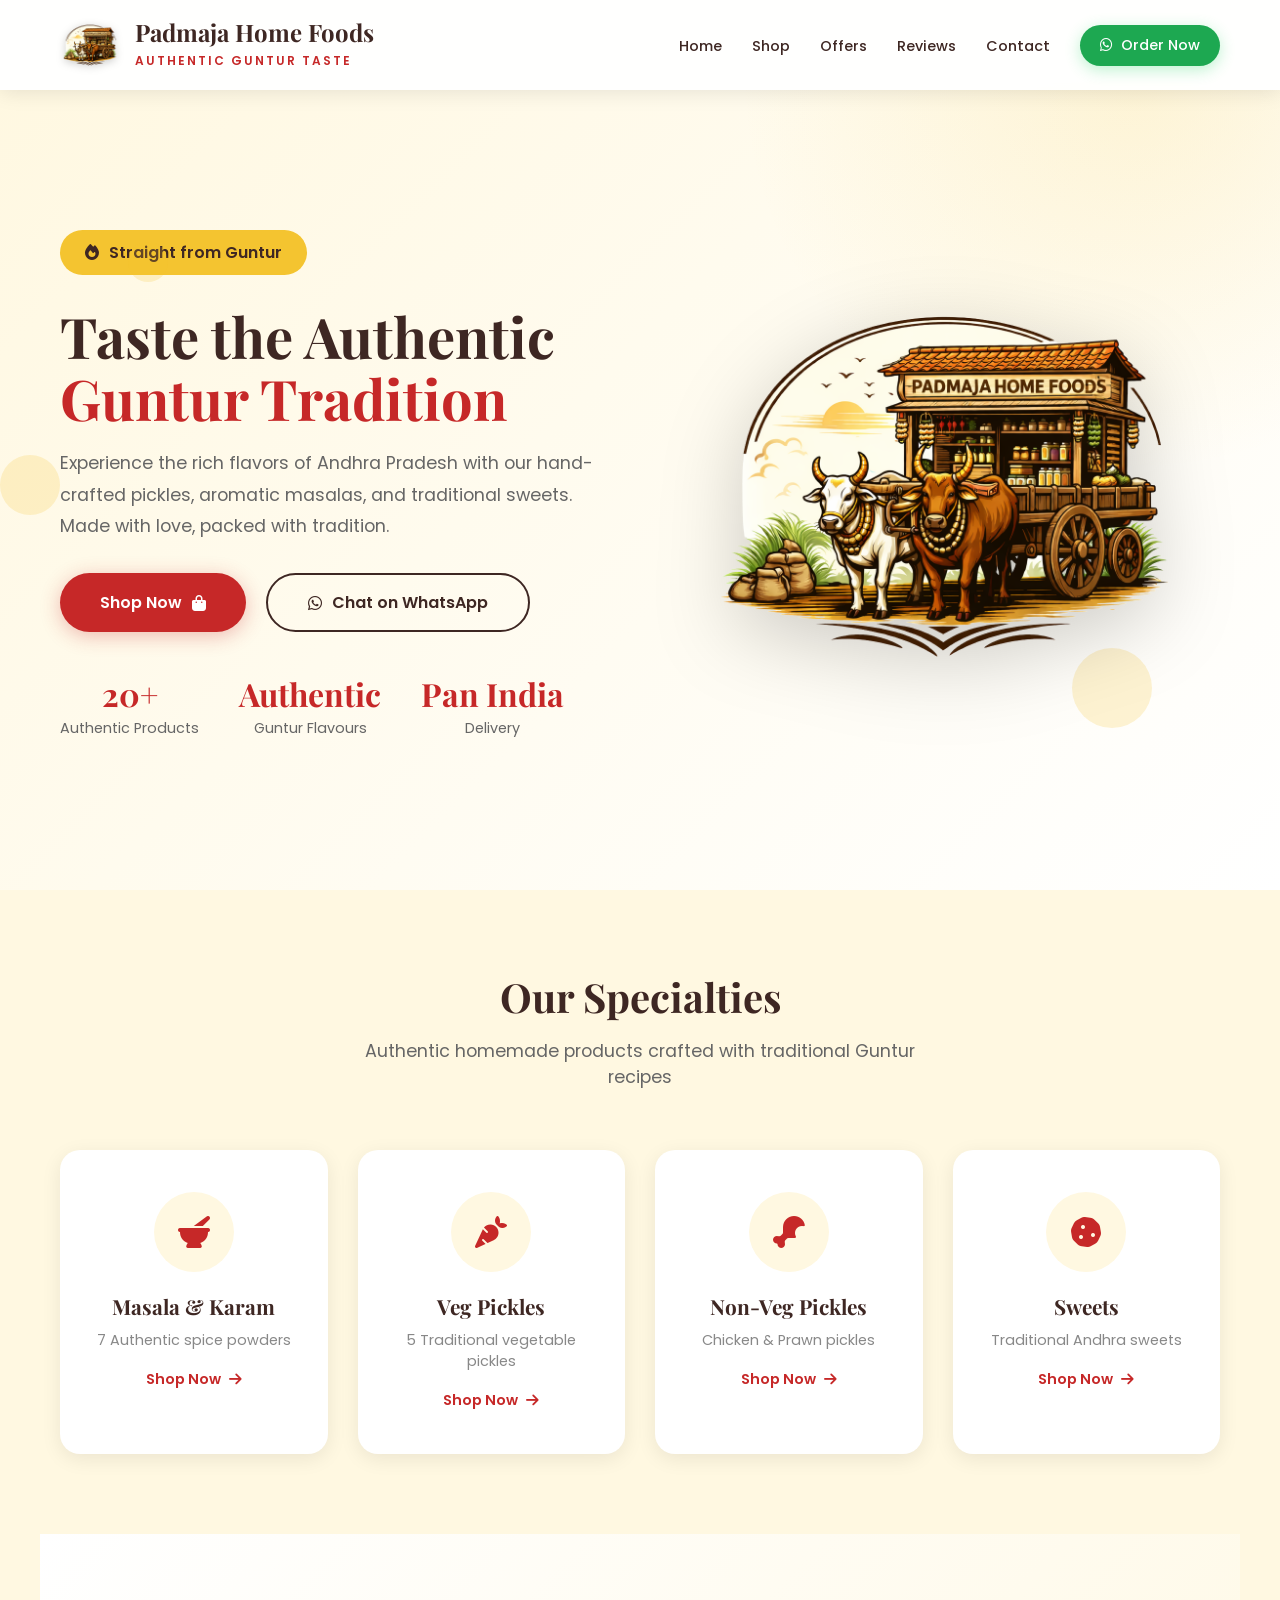
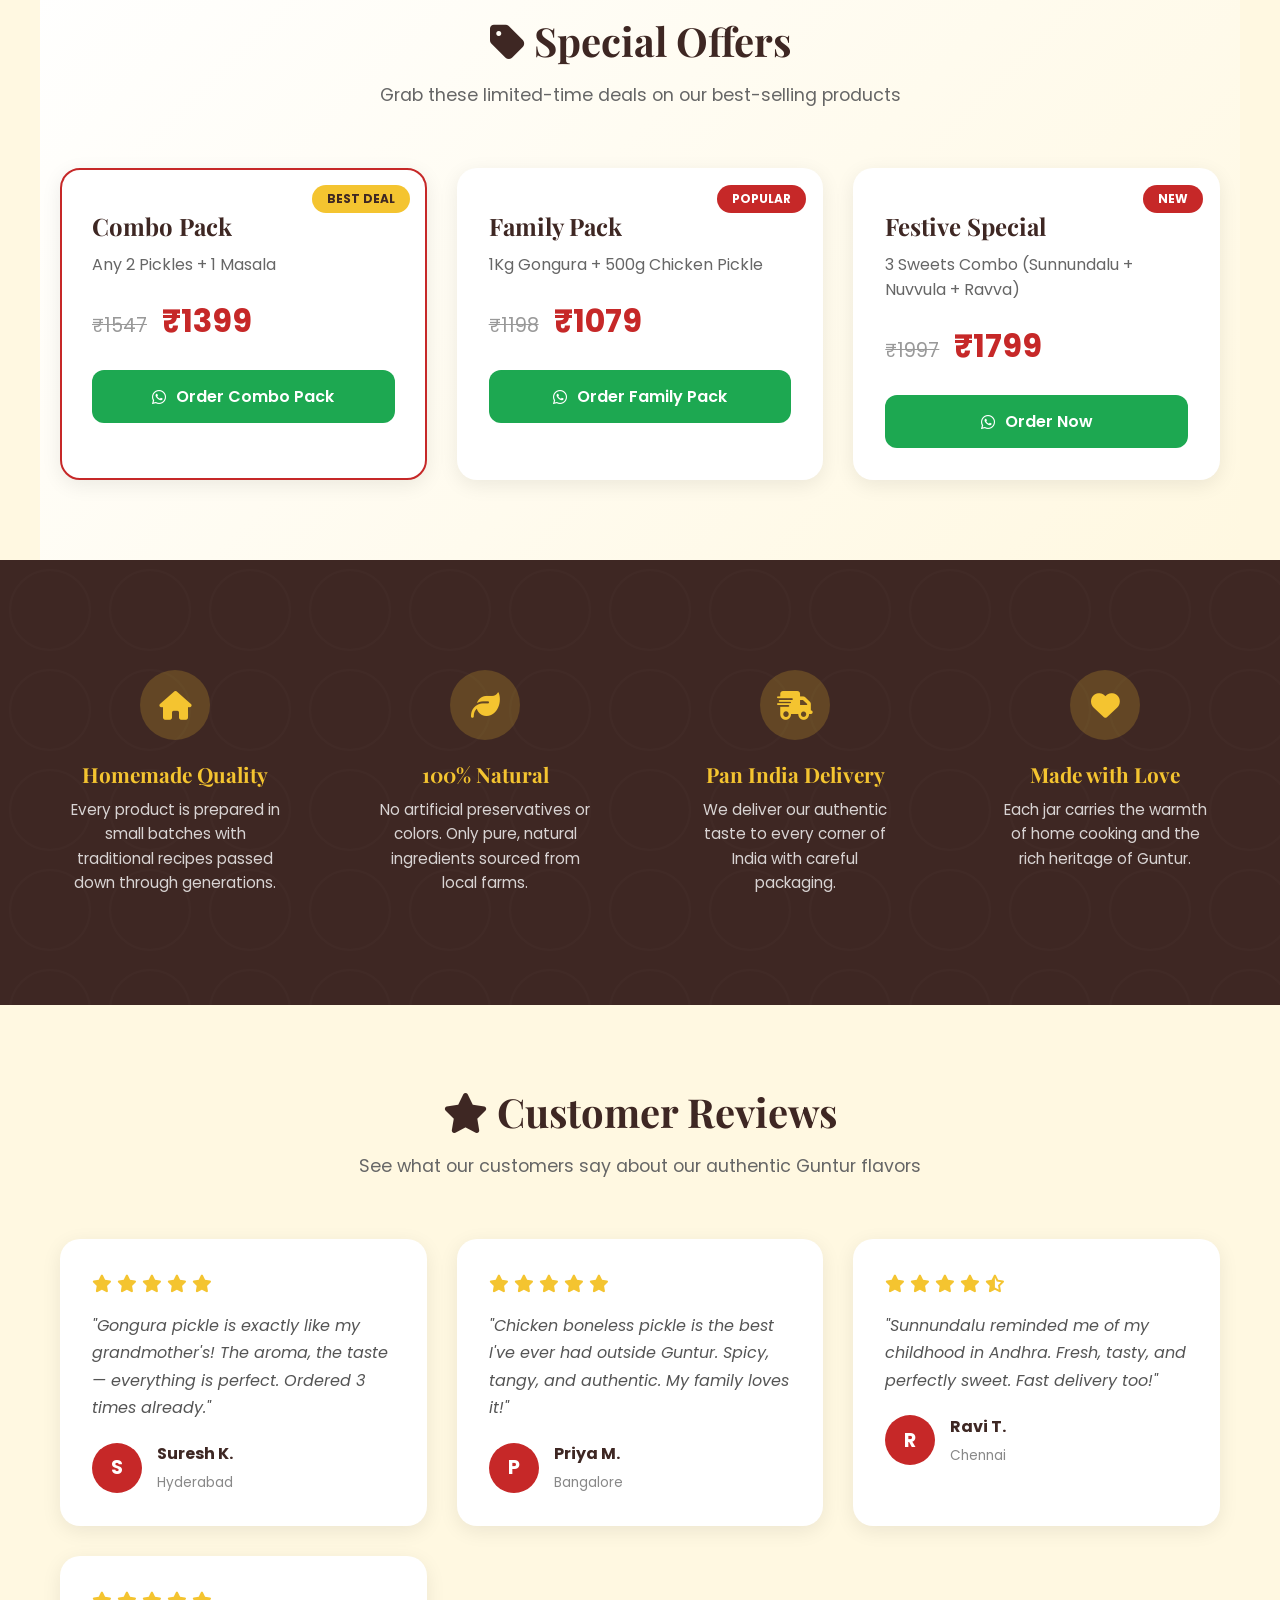
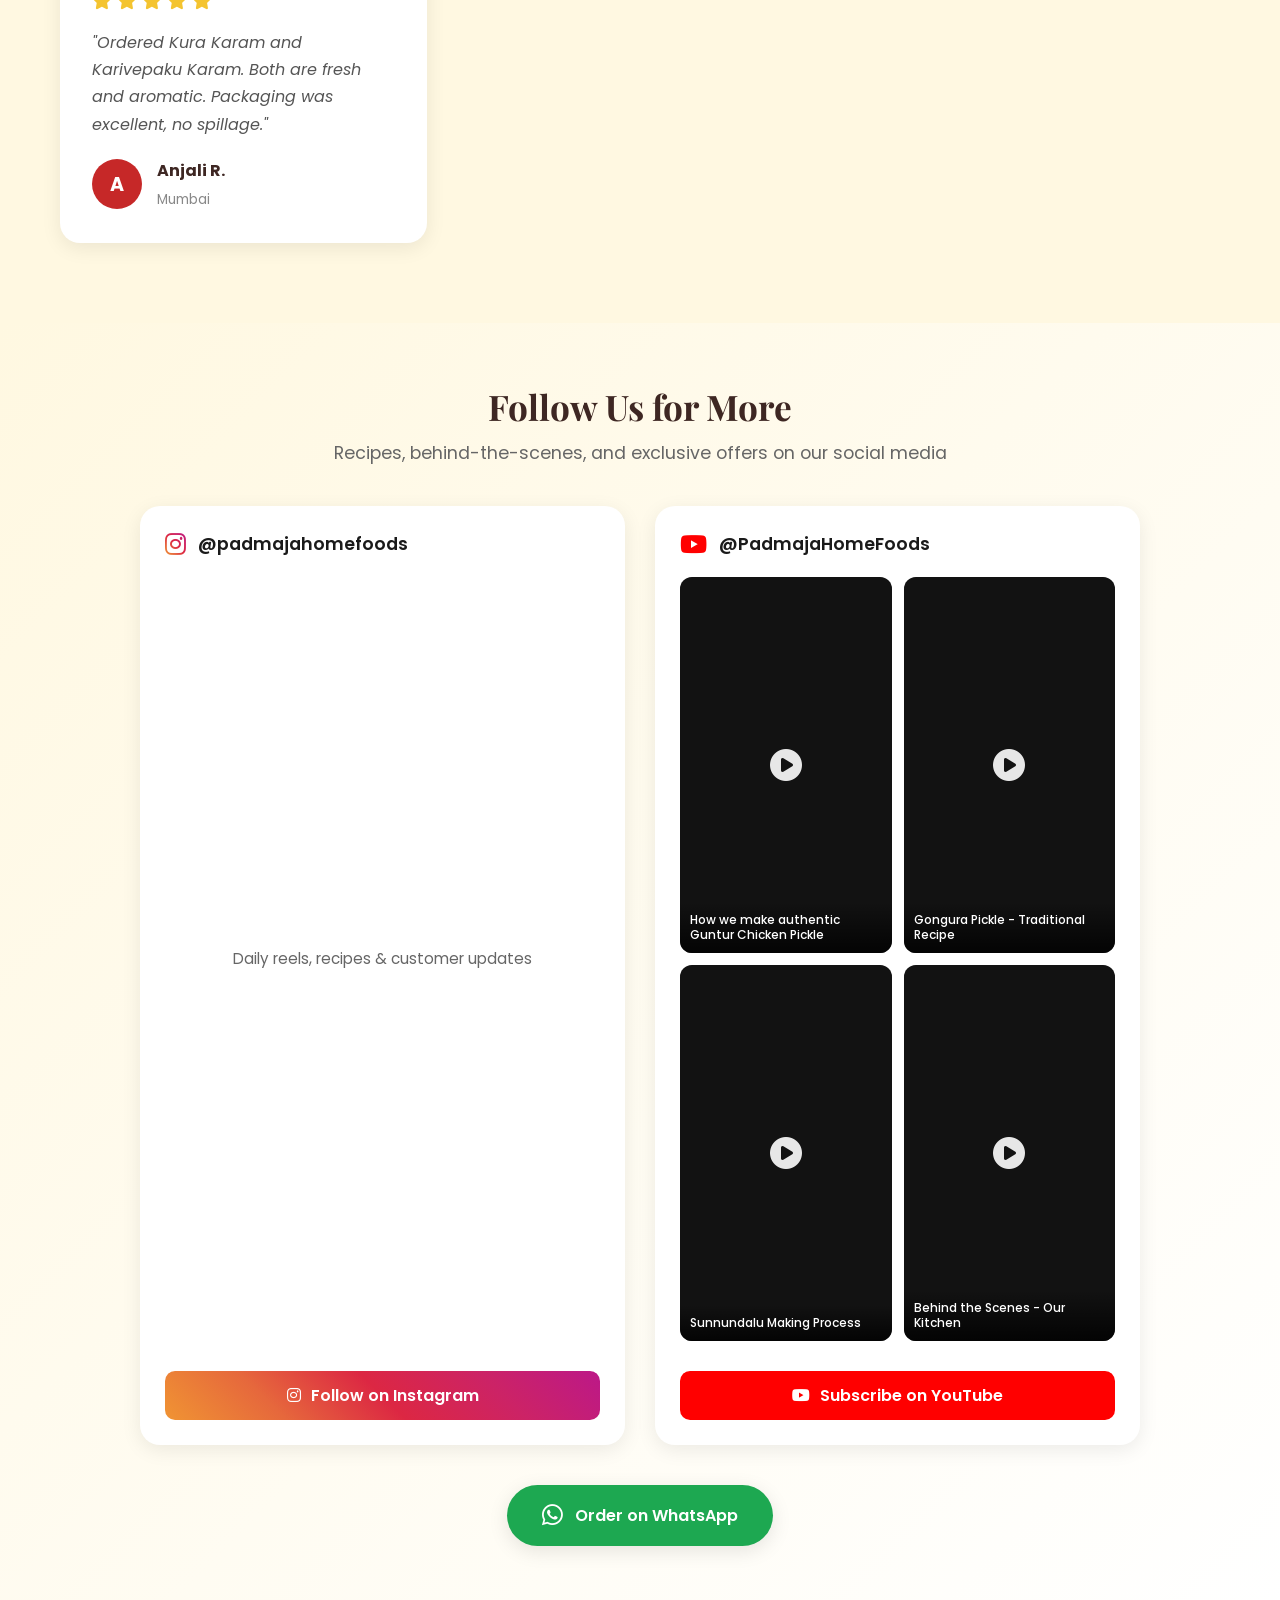
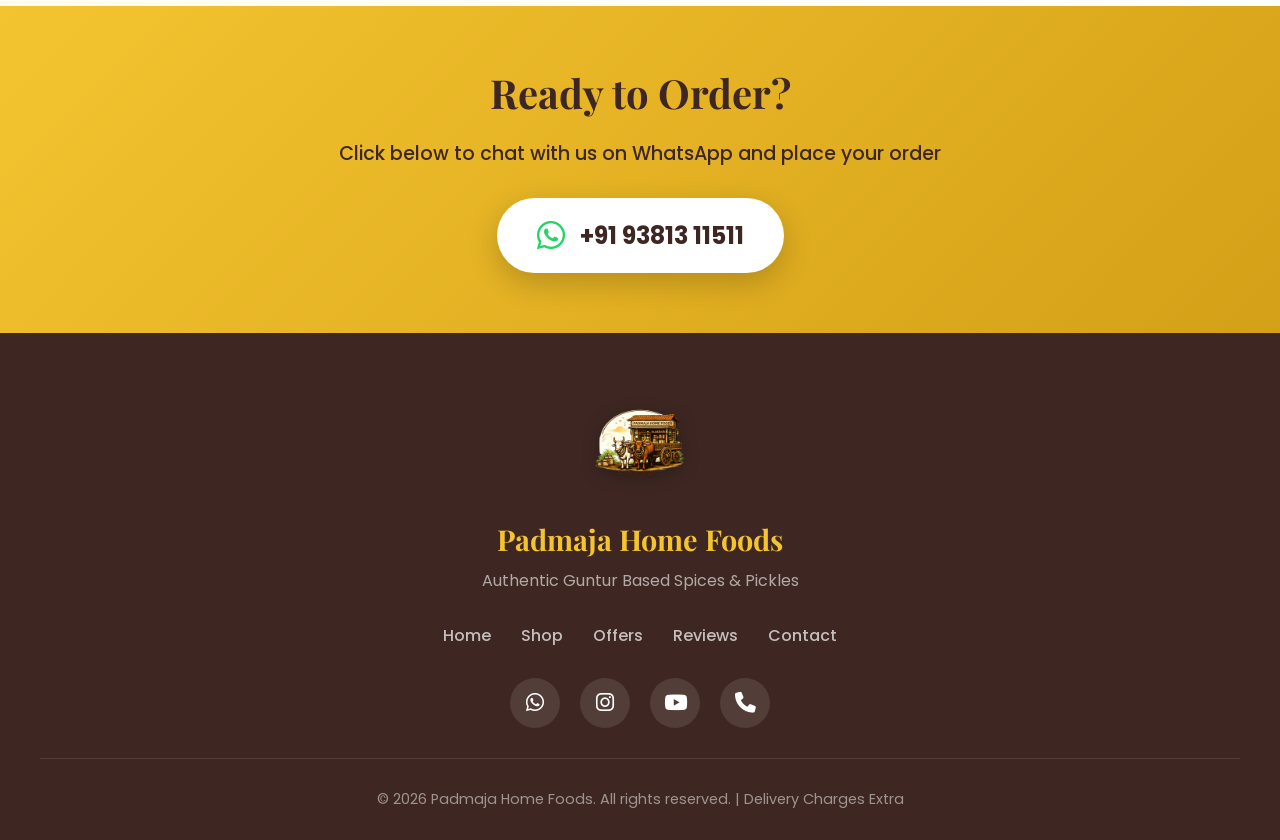
==== commit 6416d129: "Add files via upload" ====
--- a/index.html
+++ b/index.html
@@ -18,6 +18,15 @@
     <meta name="twitter:card" content="summary_large_image">
     <meta name="twitter:title" content="Padmaja Home Foods">
     <meta name="twitter:description" content="Authentic Guntur spices & pickles delivered across India">
+
+    <!-- Favicons -->
+    <link rel="icon" type="image/png" sizes="32x32" href="favicons/favicon-32x32.png">
+    <link rel="icon" type="image/png" sizes="16x16" href="favicons/favicon-16x16.png">
+    <link rel="apple-touch-icon" sizes="180x180" href="favicons/apple-touch-icon.png">
+    <link rel="manifest" href="favicons/site.webmanifest">
+    <link rel="shortcut icon" href="favicons/favicon.ico">
+    <meta name="msapplication-TileColor" content="#da532c">
+    <meta name="theme-color" content="#ffffff">
 
     <link href="https://fonts.googleapis.com/css2?family=Playfair+Display:wght@400;700;900&family=Poppins:wght@300;400;500;600;700&display=swap" rel="stylesheet">
     <link rel="stylesheet" href="https://cdnjs.cloudflare.com/ajax/libs/font-awesome/6.4.0/css/all.min.css">
@@ -567,35 +576,28 @@
             <p>Recipes, behind-the-scenes, and exclusive offers on our social media</p>
 
             <div class="social-embeds">
+                <!-- Instagram -->
                 <div class="social-box instagram-box">
                     <div class="social-header">
                         <i class="fab fa-instagram"></i>
                         <span>@padmajahomefoods</span>
                     </div>
                     <div class="social-preview">
-                        <div class="insta-grid">
-                            <div class="insta-item"><i class="fas fa-image"></i></div>
-                            <div class="insta-item"><i class="fas fa-image"></i></div>
-                            <div class="insta-item"><i class="fas fa-image"></i></div>
-                            <div class="insta-item"><i class="fas fa-image"></i></div>
-                        </div>
-                        <p>Latest updates, recipes & customer stories</p>
+                        <p>Daily reels, recipes & customer updates</p>
                     </div>
                     <a href="https://www.instagram.com/padmajahomefoods/" target="_blank" class="social-follow-btn">
                         <i class="fab fa-instagram"></i> Follow on Instagram
                     </a>
                 </div>
 
+                <!-- YouTube Latest Videos -->
                 <div class="social-box youtube-box">
                     <div class="social-header">
                         <i class="fab fa-youtube"></i>
                         <span>@PadmajaHomeFoods</span>
                     </div>
-                    <div class="social-preview">
-                        <div class="yt-preview">
-                            <i class="fas fa-play-circle"></i>
-                            <p>Watch how we make authentic Guntur pickles</p>
-                        </div>
+                    <div class="youtube-videos" id="youtubeVideos">
+                        <!-- Videos rendered by JavaScript -->
                     </div>
                     <a href="https://www.youtube.com/@PadmajaHomeFoods" target="_blank" class="social-follow-btn youtube-btn">
                         <i class="fab fa-youtube"></i> Subscribe on YouTube
@@ -656,5 +658,48 @@
     </footer>
 
     <script src="script.js"></script>
+<script>
+// YouTube Videos Configuration - Update these with your actual videos
+const YOUTUBE_VIDEOS = [
+    {
+        thumbnail: "https://img.youtube.com/vi/VIDEO_ID_1/hqdefault.jpg",
+        title: "How we make authentic Guntur Chicken Pickle",
+        url: "https://youtube.com/shorts/VIDEO_ID_1"
+    },
+    {
+        thumbnail: "https://img.youtube.com/vi/VIDEO_ID_2/hqdefault.jpg",
+        title: "Gongura Pickle - Traditional Recipe",
+        url: "https://youtube.com/shorts/VIDEO_ID_2"
+    },
+    {
+        thumbnail: "https://img.youtube.com/vi/VIDEO_ID_3/hqdefault.jpg",
+        title: "Sunnundalu Making Process",
+        url: "https://youtube.com/shorts/VIDEO_ID_3"
+    },
+    {
+        thumbnail: "https://img.youtube.com/vi/VIDEO_ID_4/hqdefault.jpg",
+        title: "Behind the Scenes - Our Kitchen",
+        url: "https://youtube.com/shorts/VIDEO_ID_4"
+    }
+];
+
+function renderYouTubeVideos() {
+    const container = document.getElementById('youtubeVideos');
+    if (!container) return;
+
+    container.innerHTML = YOUTUBE_VIDEOS.map(video => `
+        <a href="${video.url}" target="_blank" class="video-card" title="${video.title}">
+            <img src="${video.thumbnail}" alt="${video.title}" loading="lazy" onerror="this.src='https://via.placeholder.com/180x320/1a1a1a/ffffff?text=Video'">
+            <div class="play-overlay">
+                <i class="fas fa-play-circle"></i>
+            </div>
+            <div class="video-title">${video.title}</div>
+        </a>
+    `).join('');
+}
+
+// Render on load
+document.addEventListener('DOMContentLoaded', renderYouTubeVideos);
+</script>
 </body>
 </html>
--- a/style.css
+++ b/style.css
@@ -767,6 +767,8 @@
     padding: 25px;
     box-shadow: 0 5px 20px rgba(0,0,0,0.08);
     transition: all 0.4s;
+    display: flex;
+    flex-direction: column;
 }
 
 .social-box:hover {
@@ -797,50 +799,17 @@
     color: #FF0000;
 }
 
-.insta-grid {
-    display: grid;
-    grid-template-columns: repeat(2, 1fr);
-    gap: 10px;
-    margin-bottom: 15px;
-}
-
-.insta-item {
-    aspect-ratio: 1;
-    background: linear-gradient(135deg, #f09433 0%, #bc1888 100%);
-    border-radius: 10px;
-    display: flex;
-    align-items: center;
+.social-preview {
+    flex: 1;
+    display: flex;
+    flex-direction: column;
     justify-content: center;
-    color: white;
-    font-size: 1.5rem;
-    opacity: 0.8;
-}
-
-.yt-preview {
-    aspect-ratio: 16/9;
-    background: linear-gradient(135deg, #FF0000 0%, #cc0000 100%);
-    border-radius: 10px;
-    display: flex;
-    flex-direction: column;
-    align-items: center;
-    justify-content: center;
-    color: white;
-    gap: 10px;
-}
-
-.yt-preview i {
-    font-size: 3rem;
-}
-
-.yt-preview p {
-    color: white;
-    font-size: 0.9rem;
-    margin: 0;
 }
 
 .social-preview > p {
     color: #666;
-    font-size: 0.9rem;
+    font-size: 0.95rem;
+    margin-bottom: 15px;
 }
 
 .social-follow-btn {
@@ -867,6 +836,83 @@
     background: #FF0000;
 }
 
+/* YouTube Videos Grid */
+.youtube-videos {
+    display: grid;
+    grid-template-columns: repeat(2, 1fr);
+    gap: 12px;
+    margin-bottom: 15px;
+}
+
+.video-card {
+    position: relative;
+    border-radius: 12px;
+    overflow: hidden;
+    aspect-ratio: 9/16;
+    background: #1a1a1a;
+    cursor: pointer;
+    transition: transform 0.3s, box-shadow 0.3s;
+}
+
+.video-card:hover {
+    transform: translateY(-3px);
+    box-shadow: 0 8px 25px rgba(0,0,0,0.2);
+}
+
+.video-card img {
+    width: 100%;
+    height: 100%;
+    object-fit: cover;
+    display: block;
+}
+
+.video-card .play-overlay {
+    position: absolute;
+    top: 0;
+    left: 0;
+    width: 100%;
+    height: 100%;
+    background: rgba(0,0,0,0.3);
+    display: flex;
+    align-items: center;
+    justify-content: center;
+    transition: background 0.3s;
+}
+
+.video-card:hover .play-overlay {
+    background: rgba(0,0,0,0.15);
+}
+
+.video-card .play-overlay i {
+    font-size: 2rem;
+    color: white;
+    opacity: 0.9;
+    transition: transform 0.3s;
+}
+
+.video-card:hover .play-overlay i {
+    transform: scale(1.15);
+}
+
+.video-card .video-title {
+    position: absolute;
+    bottom: 0;
+    left: 0;
+    right: 0;
+    padding: 10px;
+    background: linear-gradient(transparent, rgba(0,0,0,0.8));
+    color: white;
+    font-size: 0.75rem;
+    font-weight: 500;
+    text-align: left;
+    line-height: 1.3;
+    display: -webkit-box;
+    -webkit-line-clamp: 2;
+    -webkit-box-orient: vertical;
+    overflow: hidden;
+}
+
+/* Social Big Links */
 .social-big-links {
     display: flex;
     justify-content: center;
@@ -901,6 +947,28 @@
     box-shadow: 0 10px 30px rgba(0,0,0,0.2);
 }
 
+/* Responsive */
+@media (max-width: 768px) {
+    .youtube-videos {
+        grid-template-columns: repeat(2, 1fr);
+        gap: 10px;
+    }
+
+    .video-card .video-title {
+        font-size: 0.7rem;
+        padding: 8px;
+    }
+
+    .video-card .play-overlay i {
+        font-size: 1.5rem;
+    }
+
+    .social-embeds {
+        grid-template-columns: 1fr;
+    }
+}
+
+/* ==================== CONTACT BANNER ==================== */
 /* ==================== CONTACT BANNER ==================== */
 .contact-banner {
     background: linear-gradient(135deg, var(--primary-gold) 0%, var(--dark-gold) 100%);
@@ -1197,6 +1265,7 @@
 
 .product-image {
     height: 220px;
+    min-height: 220px;
     background: linear-gradient(135deg, var(--warm-cream) 0%, #fff 100%);
     display: flex;
     align-items: center;
@@ -2009,6 +2078,7 @@
 
     .product-image {
         height: 180px;
+        min-height: 180px;
     }
 
     .product-info {
@@ -2105,4 +2175,88 @@
     .footer-links {
         gap: 15px;
     }
-}+}
+
+/* ==================== PRODUCT SHARE ICON ==================== */
+.product-title-row {
+    display: flex;
+    align-items: center;
+    justify-content: space-between;
+    gap: 10px;
+    margin-bottom: 8px;
+}
+
+.product-title-row h4 {
+    margin-bottom: 0;
+    flex: 1;
+    min-width: 0;
+}
+
+.product-share-icon {
+    width: 32px;
+    height: 32px;
+    border-radius: 50%;
+    background: transparent;
+    border: 1.5px solid #ddd;
+    cursor: pointer;
+    display: flex;
+    align-items: center;
+    justify-content: center;
+    flex-shrink: 0;
+    transition: all 0.3s ease;
+    color: #888;
+    font-size: 0.8rem;
+    padding: 0;
+}
+
+.product-share-icon:hover {
+    background: var(--primary-gold);
+    border-color: var(--primary-gold);
+    color: var(--deep-brown);
+    transform: scale(1.1);
+}
+
+.product-share-icon:active {
+    transform: scale(0.95);
+}
+
+/* Mobile: slightly larger touch target */
+@media (max-width: 768px) {
+    .product-share-icon {
+        width: 36px;
+        height: 36px;
+        font-size: 0.9rem;
+    }
+}
+
+/* Toast notification for share */
+.share-toast {
+    position: fixed;
+    bottom: 100px;
+    left: 50%;
+    transform: translateX(-50%) translateY(100px);
+    background: var(--deep-brown);
+    color: white;
+    padding: 14px 28px;
+    border-radius: 50px;
+    font-weight: 600;
+    font-size: 0.9rem;
+    box-shadow: 0 8px 30px rgba(0,0,0,0.3);
+    z-index: 3000;
+    opacity: 0;
+    transition: all 0.4s ease;
+    display: flex;
+    align-items: center;
+    gap: 10px;
+    white-space: nowrap;
+}
+
+.share-toast.show {
+    opacity: 1;
+    transform: translateX(-50%) translateY(0);
+}
+
+.share-toast i {
+    color: var(--primary-gold);
+}
+
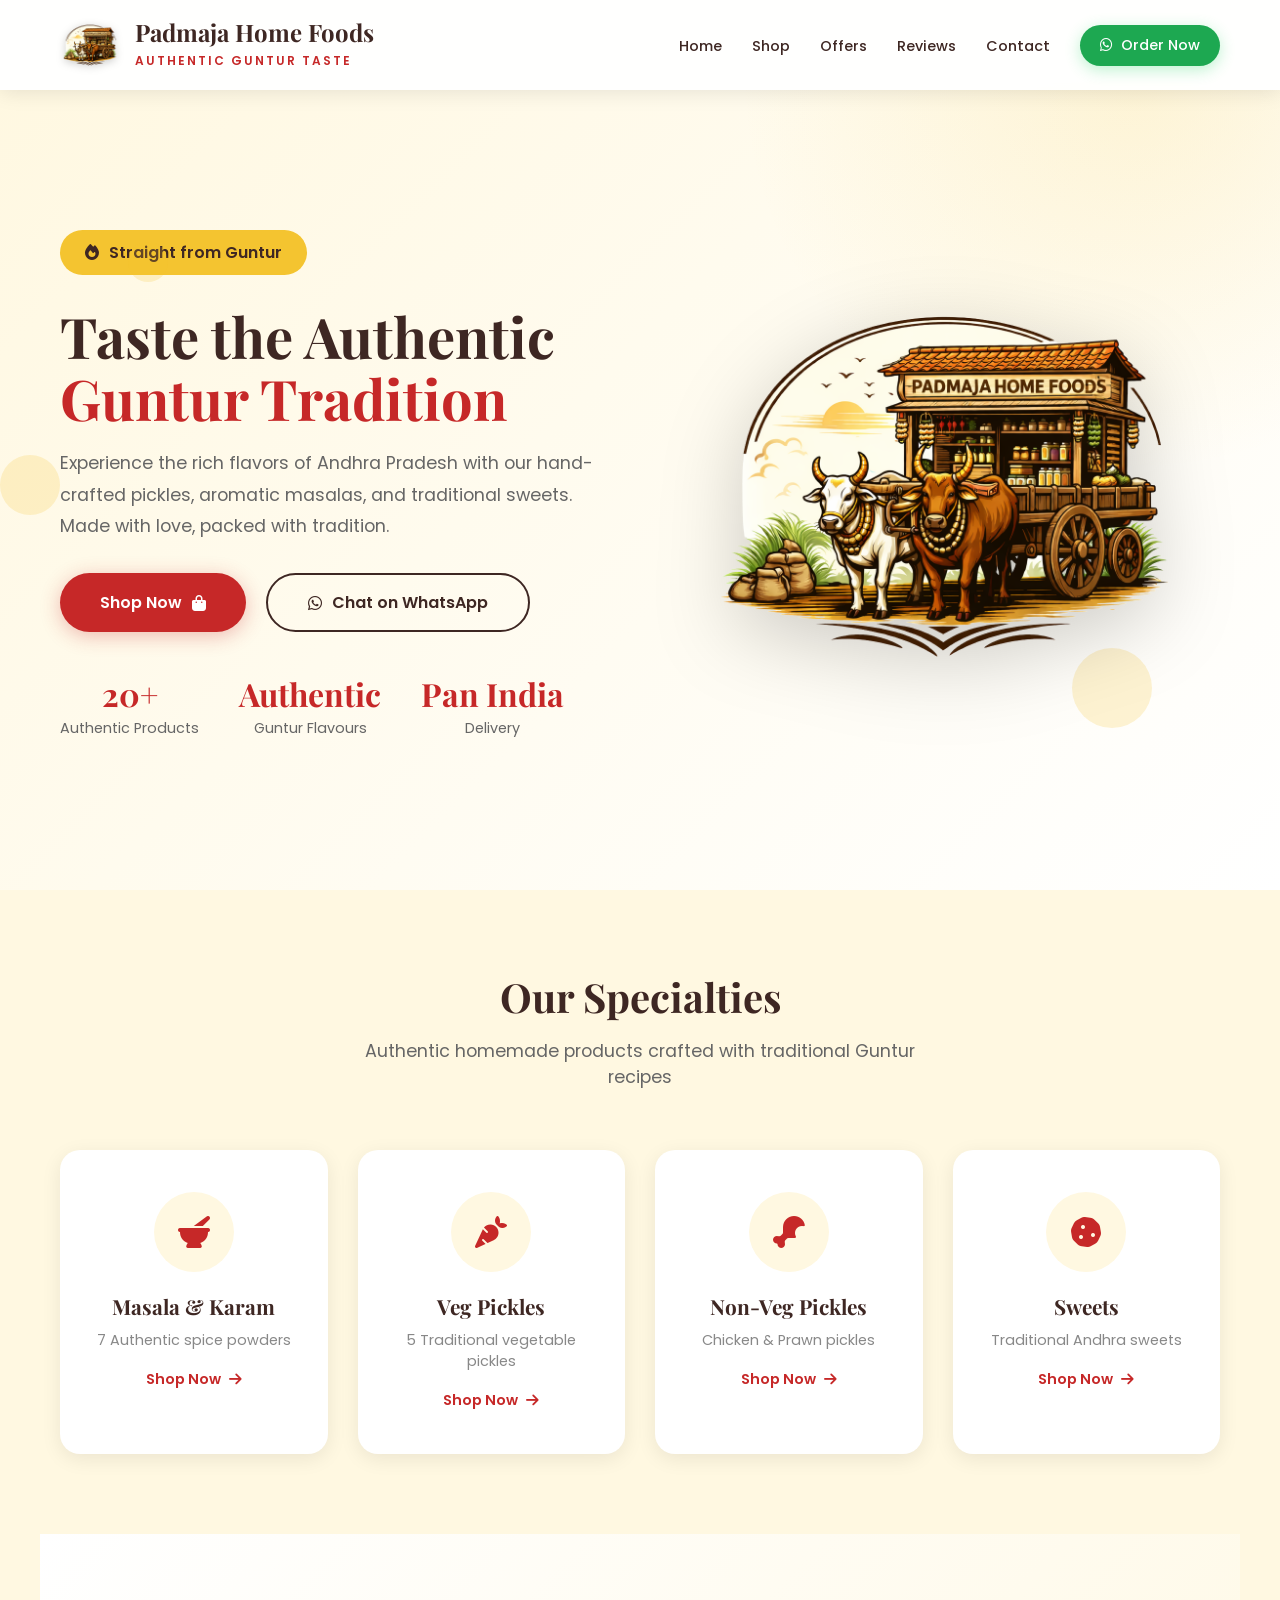
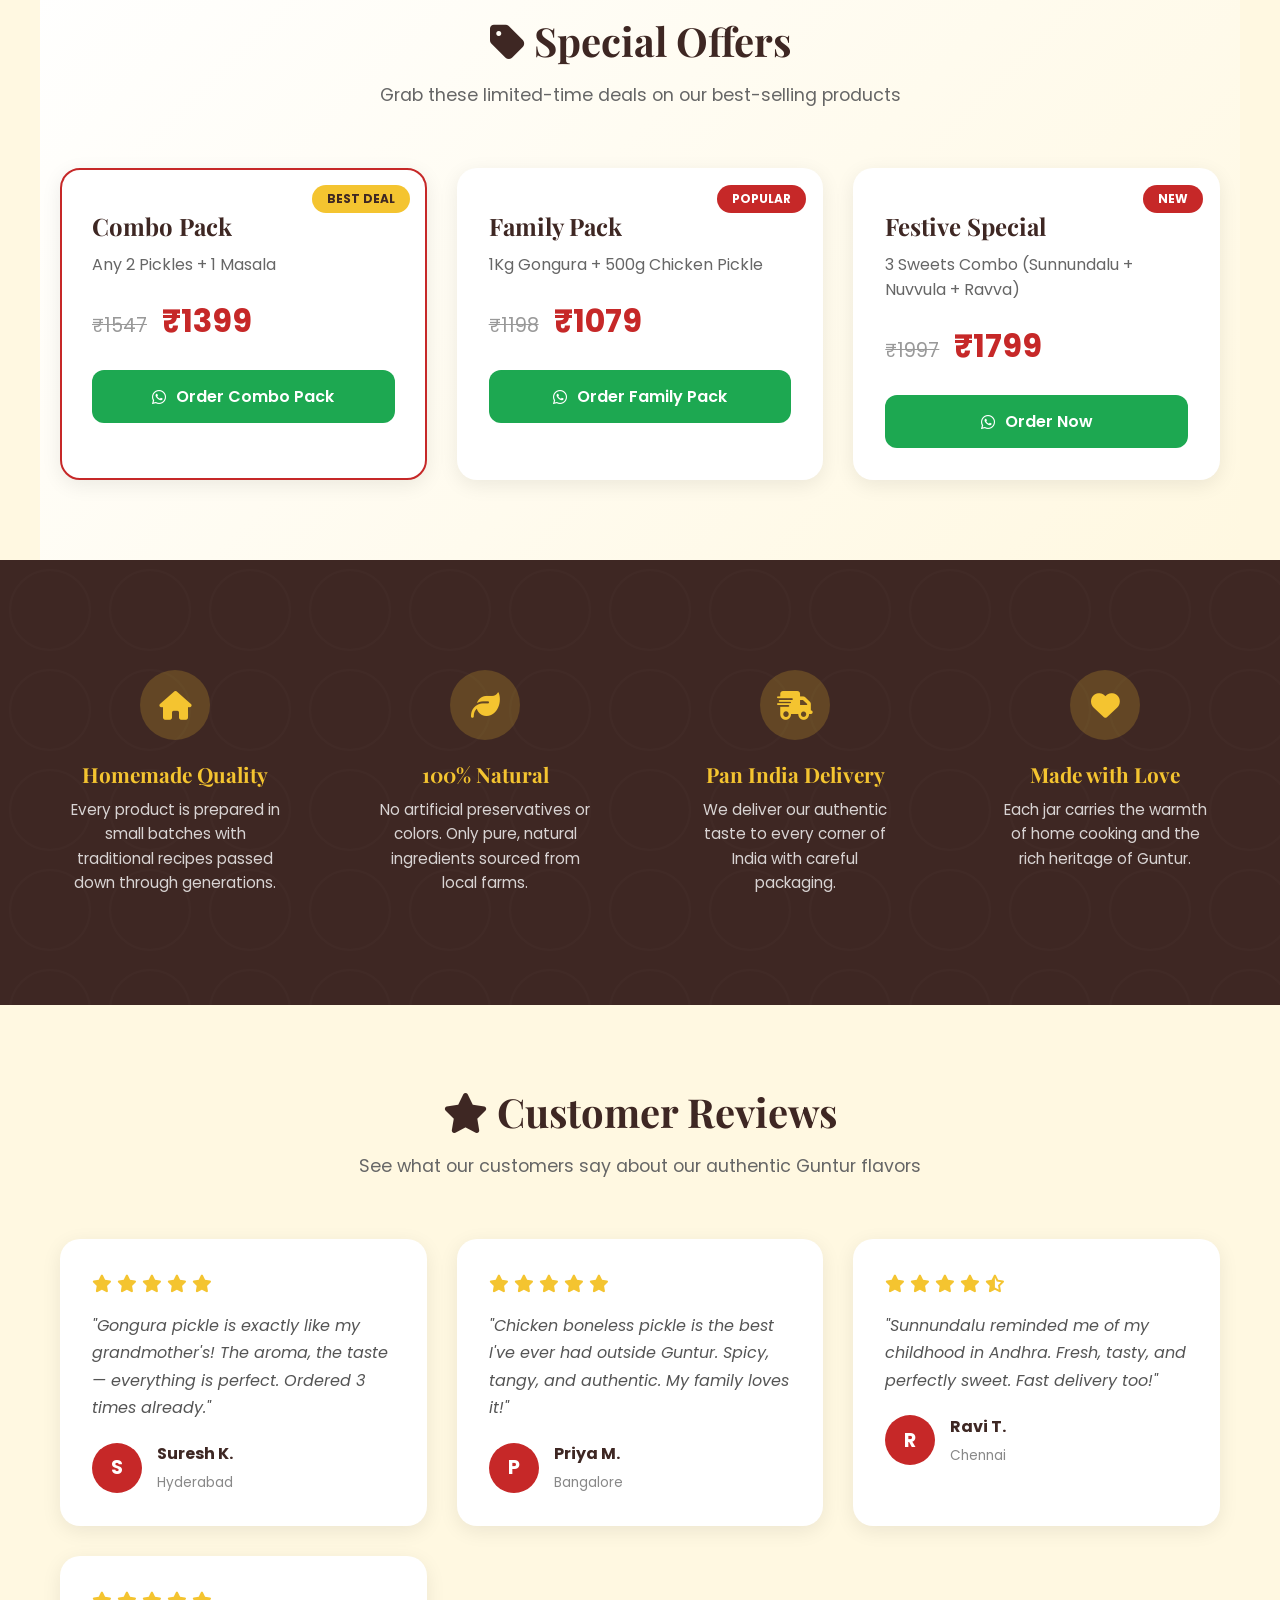
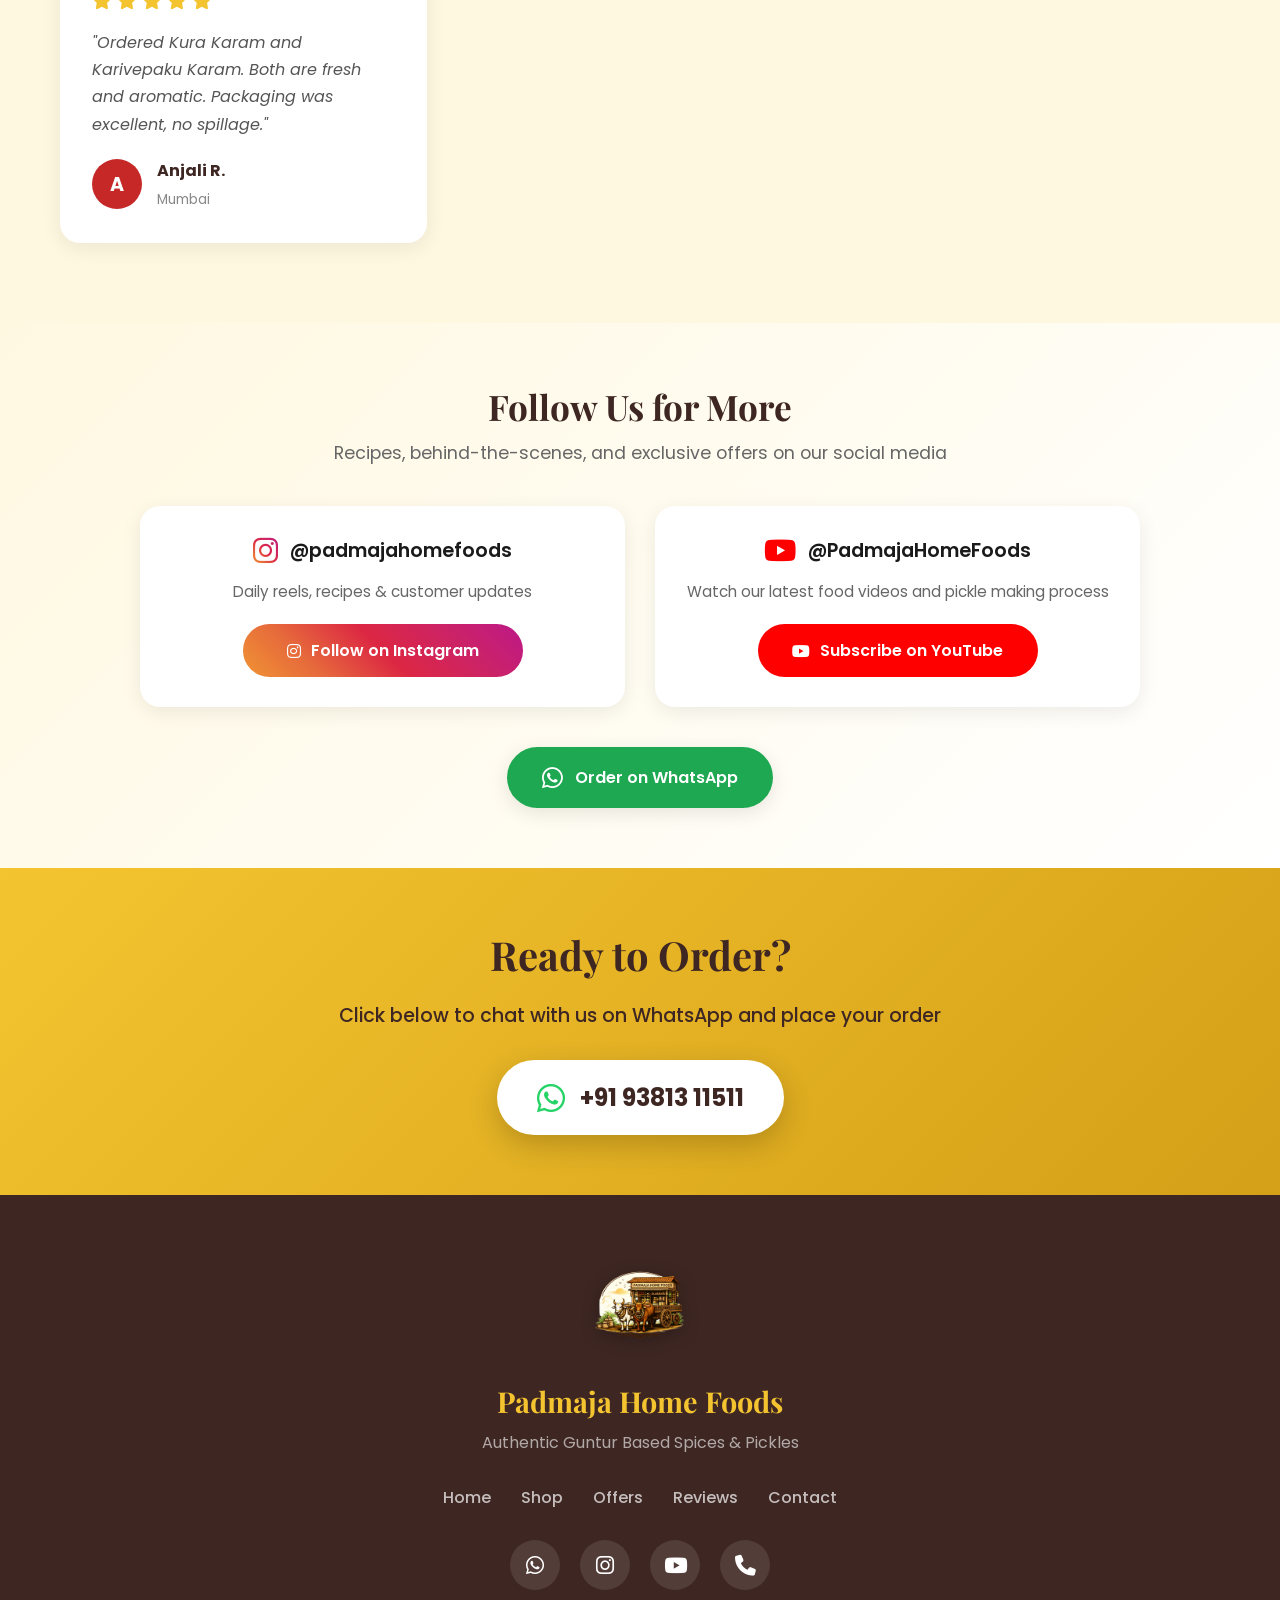
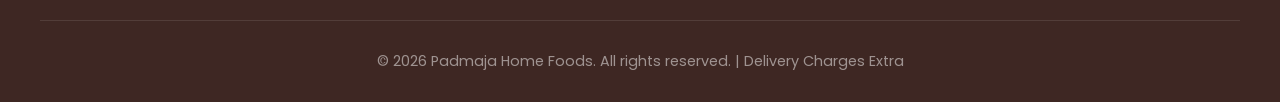
==== commit af893458: "Add files via upload" ====
--- a/index.html
+++ b/index.html
@@ -590,14 +590,14 @@
                     </a>
                 </div>
 
-                <!-- YouTube Latest Videos -->
+                <!-- YouTube -->
                 <div class="social-box youtube-box">
                     <div class="social-header">
                         <i class="fab fa-youtube"></i>
                         <span>@PadmajaHomeFoods</span>
                     </div>
-                    <div class="youtube-videos" id="youtubeVideos">
-                        <!-- Videos rendered by JavaScript -->
+                    <div class="social-preview">
+                        <p>Watch our latest food videos and pickle making process</p>
                     </div>
                     <a href="https://www.youtube.com/@PadmajaHomeFoods" target="_blank" class="social-follow-btn youtube-btn">
                         <i class="fab fa-youtube"></i> Subscribe on YouTube
@@ -658,48 +658,6 @@
     </footer>
 
     <script src="script.js"></script>
-<script>
-// YouTube Videos Configuration - Update these with your actual videos
-const YOUTUBE_VIDEOS = [
-    {
-        thumbnail: "https://img.youtube.com/vi/VIDEO_ID_1/hqdefault.jpg",
-        title: "How we make authentic Guntur Chicken Pickle",
-        url: "https://youtube.com/shorts/VIDEO_ID_1"
-    },
-    {
-        thumbnail: "https://img.youtube.com/vi/VIDEO_ID_2/hqdefault.jpg",
-        title: "Gongura Pickle - Traditional Recipe",
-        url: "https://youtube.com/shorts/VIDEO_ID_2"
-    },
-    {
-        thumbnail: "https://img.youtube.com/vi/VIDEO_ID_3/hqdefault.jpg",
-        title: "Sunnundalu Making Process",
-        url: "https://youtube.com/shorts/VIDEO_ID_3"
-    },
-    {
-        thumbnail: "https://img.youtube.com/vi/VIDEO_ID_4/hqdefault.jpg",
-        title: "Behind the Scenes - Our Kitchen",
-        url: "https://youtube.com/shorts/VIDEO_ID_4"
-    }
-];
-
-function renderYouTubeVideos() {
-    const container = document.getElementById('youtubeVideos');
-    if (!container) return;
-
-    container.innerHTML = YOUTUBE_VIDEOS.map(video => `
-        <a href="${video.url}" target="_blank" class="video-card" title="${video.title}">
-            <img src="${video.thumbnail}" alt="${video.title}" loading="lazy" onerror="this.src='https://via.placeholder.com/180x320/1a1a1a/ffffff?text=Video'">
-            <div class="play-overlay">
-                <i class="fas fa-play-circle"></i>
-            </div>
-            <div class="video-title">${video.title}</div>
-        </a>
-    `).join('');
-}
-
-// Render on load
-document.addEventListener('DOMContentLoaded', renderYouTubeVideos);
-</script>
+
 </body>
 </html>
--- a/style.css
+++ b/style.css
@@ -764,11 +764,13 @@
 .social-box {
     background: white;
     border-radius: 20px;
-    padding: 25px;
+    padding: 30px;
     box-shadow: 0 5px 20px rgba(0,0,0,0.08);
     transition: all 0.4s;
     display: flex;
     flex-direction: column;
+    align-items: center;
+    text-align: center;
 }
 
 .social-box:hover {
@@ -780,13 +782,13 @@
     display: flex;
     align-items: center;
     gap: 12px;
-    margin-bottom: 20px;
+    margin-bottom: 15px;
     font-weight: 600;
-    font-size: 1.1rem;
+    font-size: 1.2rem;
 }
 
 .social-header i {
-    font-size: 1.5rem;
+    font-size: 1.8rem;
 }
 
 .instagram-box .social-header i {
@@ -804,12 +806,14 @@
     display: flex;
     flex-direction: column;
     justify-content: center;
-}
-
-.social-preview > p {
+    margin-bottom: 20px;
+}
+
+.social-preview p {
     color: #666;
     font-size: 0.95rem;
-    margin-bottom: 15px;
+    margin: 0;
+    line-height: 1.6;
 }
 
 .social-follow-btn {
@@ -817,99 +821,24 @@
     align-items: center;
     justify-content: center;
     gap: 10px;
-    padding: 12px;
-    border-radius: 10px;
+    padding: 14px 28px;
+    border-radius: 50px;
     text-decoration: none;
     font-weight: 600;
     color: white;
     background: linear-gradient(45deg, #f09433, #e6683c, #dc2743, #cc2366, #bc1888);
-    margin-top: 15px;
     transition: all 0.3s;
+    width: 100%;
+    max-width: 280px;
 }
 
 .social-follow-btn:hover {
-    transform: scale(1.02);
+    transform: scale(1.03);
     box-shadow: 0 5px 20px rgba(0,0,0,0.2);
 }
 
 .youtube-btn {
     background: #FF0000;
-}
-
-/* YouTube Videos Grid */
-.youtube-videos {
-    display: grid;
-    grid-template-columns: repeat(2, 1fr);
-    gap: 12px;
-    margin-bottom: 15px;
-}
-
-.video-card {
-    position: relative;
-    border-radius: 12px;
-    overflow: hidden;
-    aspect-ratio: 9/16;
-    background: #1a1a1a;
-    cursor: pointer;
-    transition: transform 0.3s, box-shadow 0.3s;
-}
-
-.video-card:hover {
-    transform: translateY(-3px);
-    box-shadow: 0 8px 25px rgba(0,0,0,0.2);
-}
-
-.video-card img {
-    width: 100%;
-    height: 100%;
-    object-fit: cover;
-    display: block;
-}
-
-.video-card .play-overlay {
-    position: absolute;
-    top: 0;
-    left: 0;
-    width: 100%;
-    height: 100%;
-    background: rgba(0,0,0,0.3);
-    display: flex;
-    align-items: center;
-    justify-content: center;
-    transition: background 0.3s;
-}
-
-.video-card:hover .play-overlay {
-    background: rgba(0,0,0,0.15);
-}
-
-.video-card .play-overlay i {
-    font-size: 2rem;
-    color: white;
-    opacity: 0.9;
-    transition: transform 0.3s;
-}
-
-.video-card:hover .play-overlay i {
-    transform: scale(1.15);
-}
-
-.video-card .video-title {
-    position: absolute;
-    bottom: 0;
-    left: 0;
-    right: 0;
-    padding: 10px;
-    background: linear-gradient(transparent, rgba(0,0,0,0.8));
-    color: white;
-    font-size: 0.75rem;
-    font-weight: 500;
-    text-align: left;
-    line-height: 1.3;
-    display: -webkit-box;
-    -webkit-line-clamp: 2;
-    -webkit-box-orient: vertical;
-    overflow: hidden;
 }
 
 /* Social Big Links */
@@ -949,25 +878,29 @@
 
 /* Responsive */
 @media (max-width: 768px) {
-    .youtube-videos {
-        grid-template-columns: repeat(2, 1fr);
-        gap: 10px;
-    }
-
-    .video-card .video-title {
-        font-size: 0.7rem;
-        padding: 8px;
-    }
-
-    .video-card .play-overlay i {
-        font-size: 1.5rem;
-    }
-
     .social-embeds {
         grid-template-columns: 1fr;
     }
-}
-
+
+    .social-box {
+        padding: 25px 20px;
+    }
+
+    .social-header {
+        font-size: 1.1rem;
+    }
+
+    .social-header i {
+        font-size: 1.5rem;
+    }
+
+    .social-follow-btn {
+        padding: 12px 24px;
+        font-size: 0.95rem;
+    }
+}
+
+/* ==================== CONTACT BANNER ==================== */
 /* ==================== CONTACT BANNER ==================== */
 /* ==================== CONTACT BANNER ==================== */
 .contact-banner {
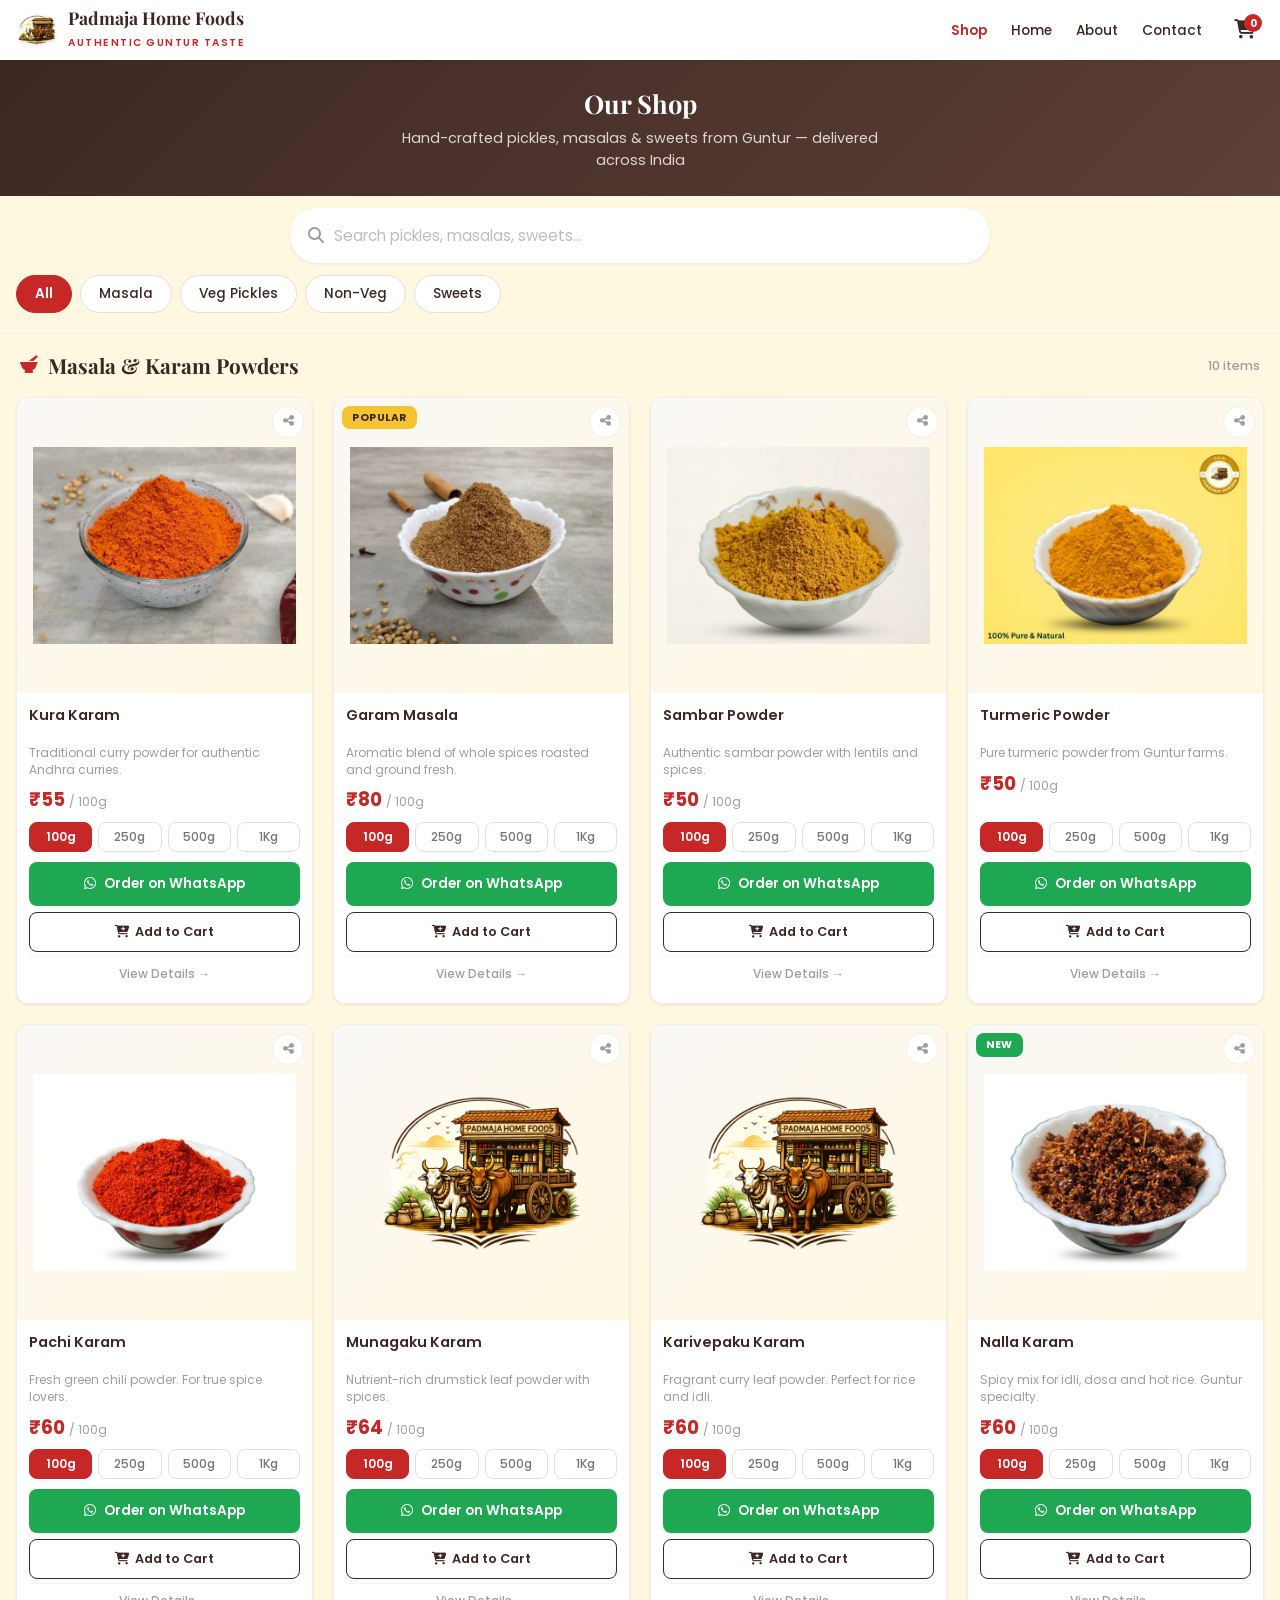
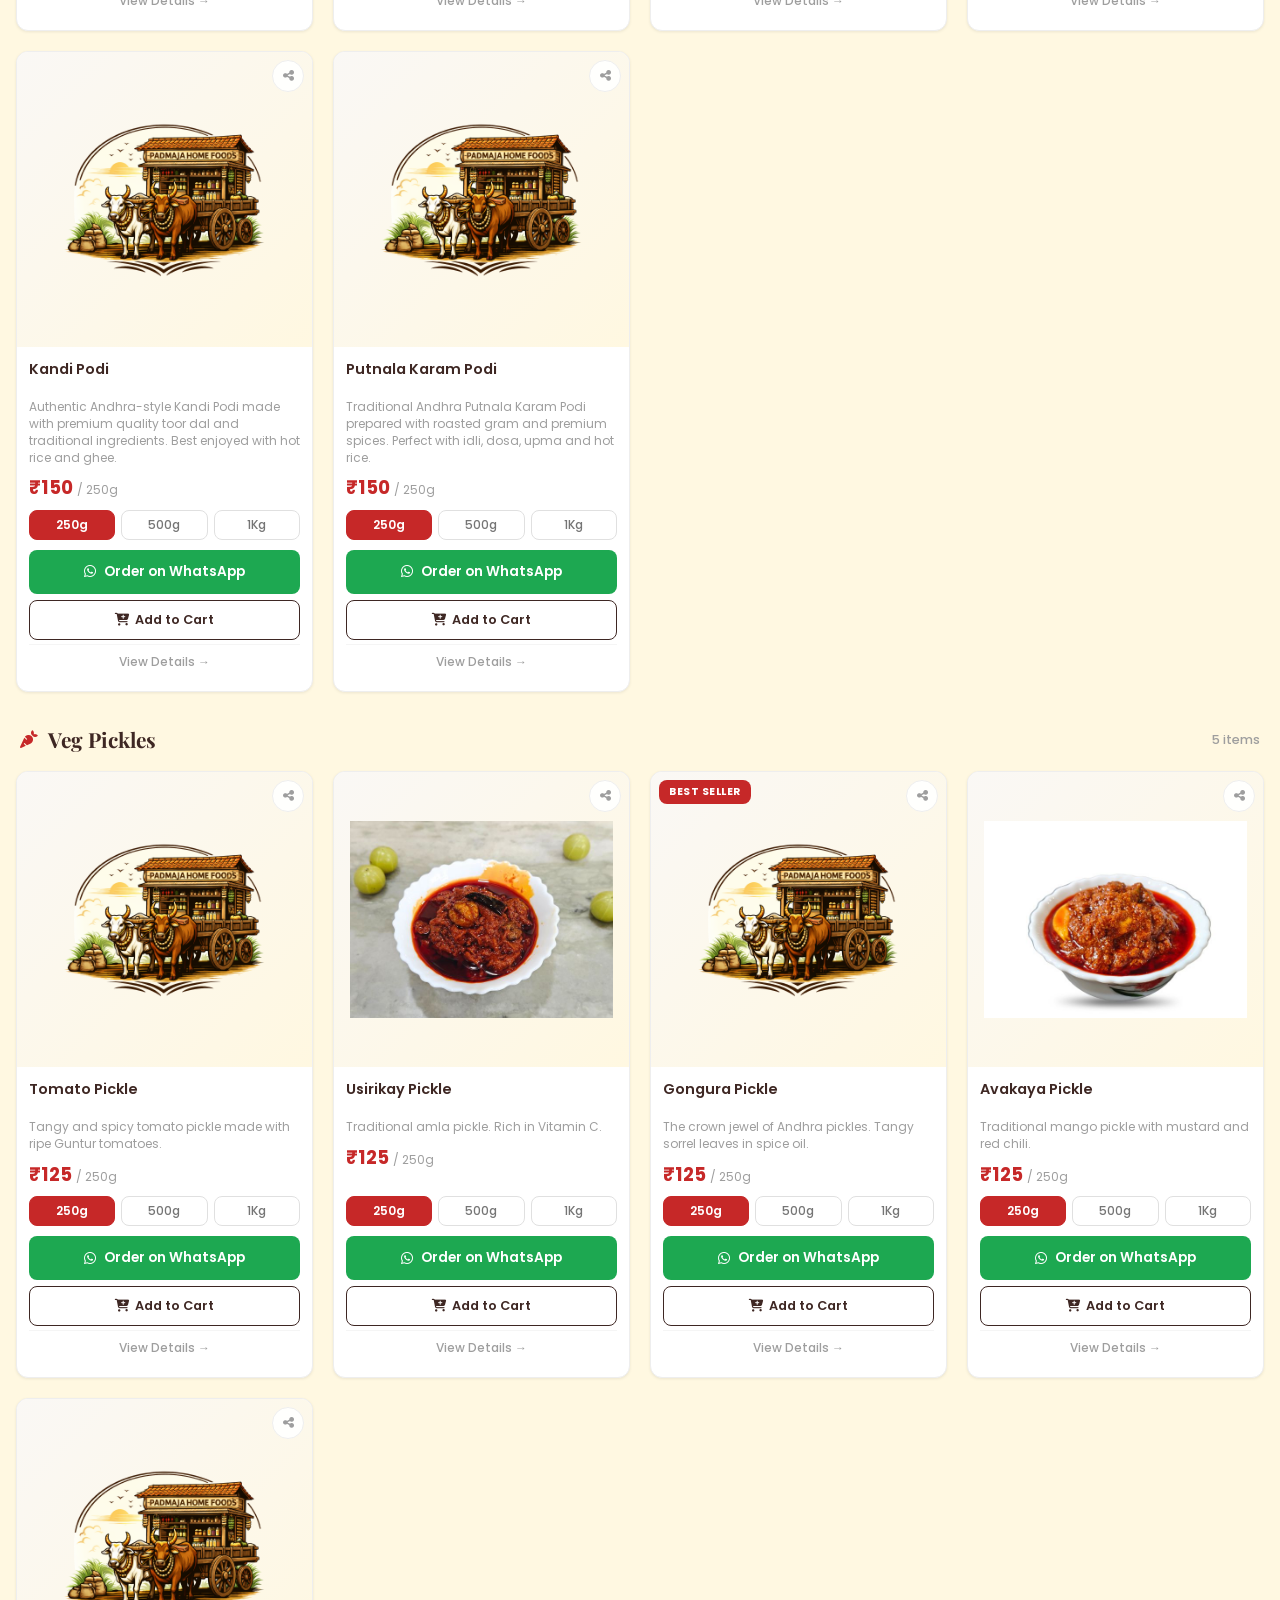
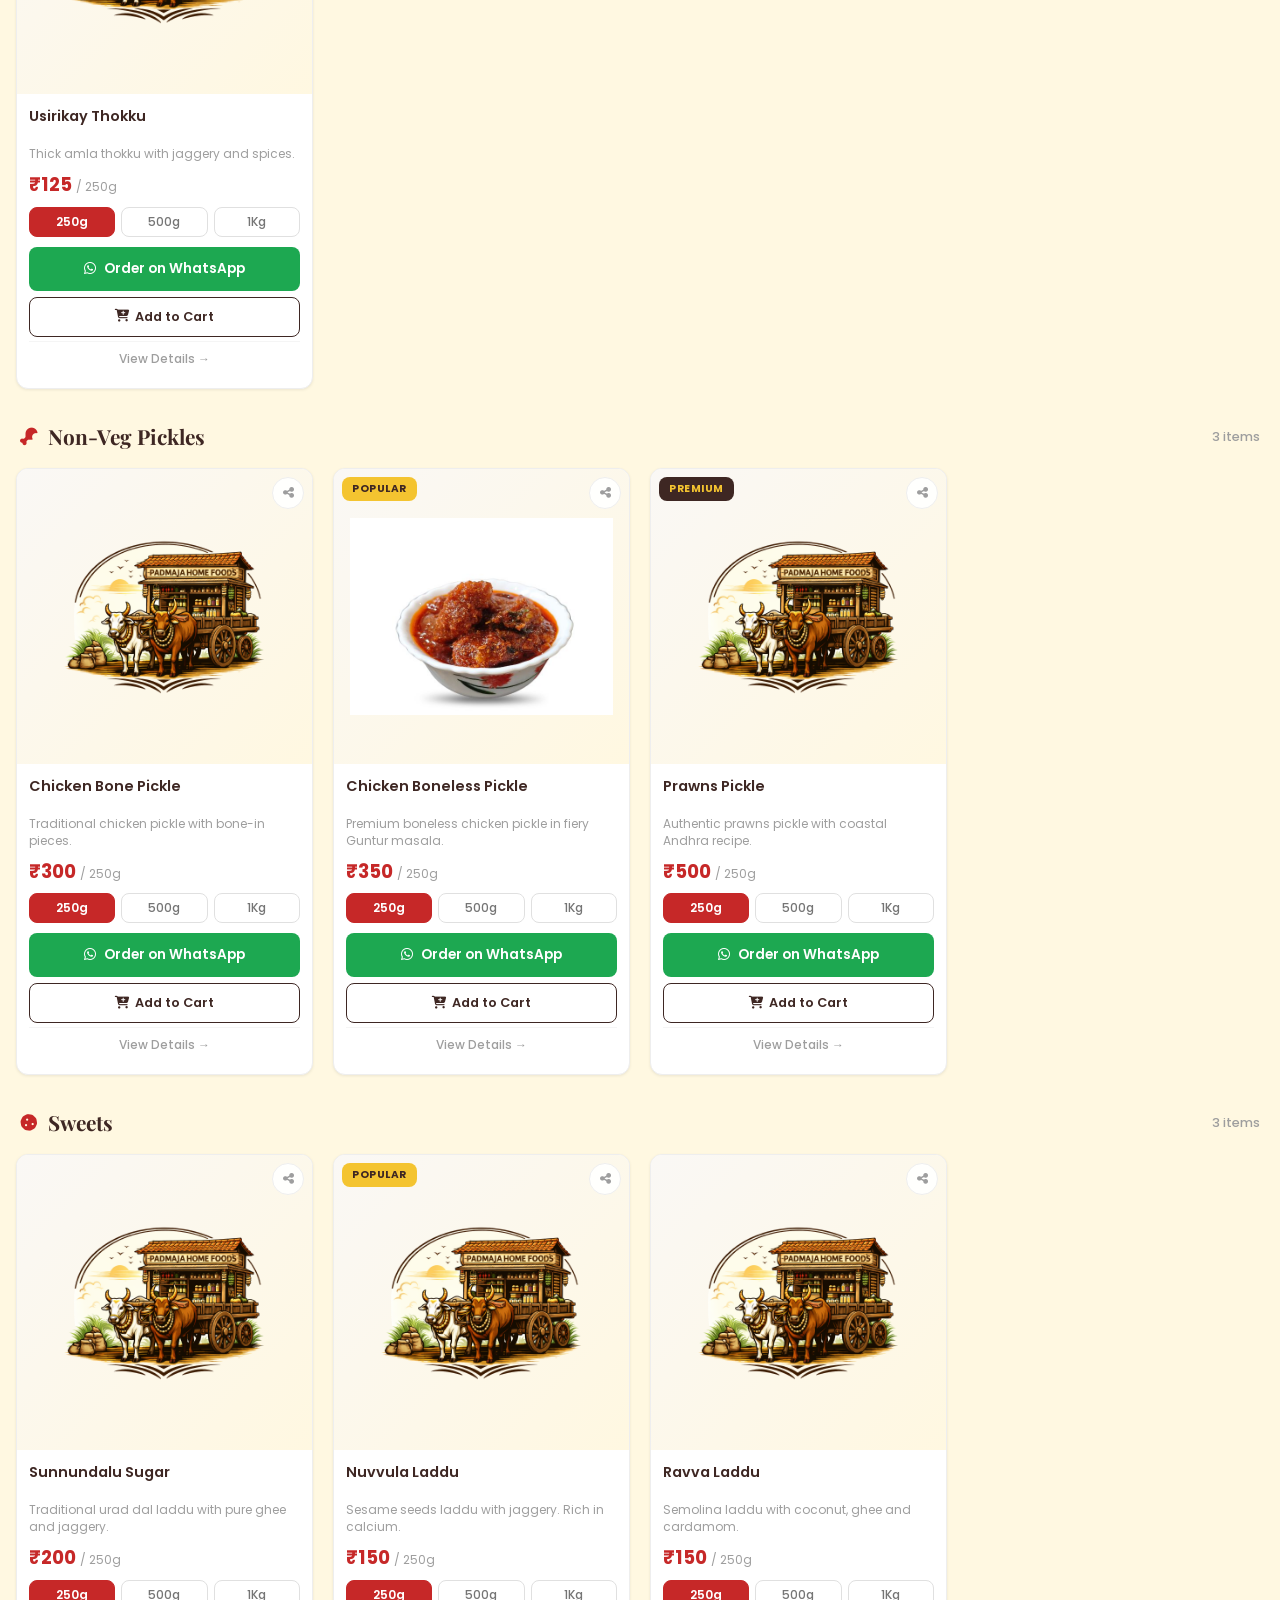
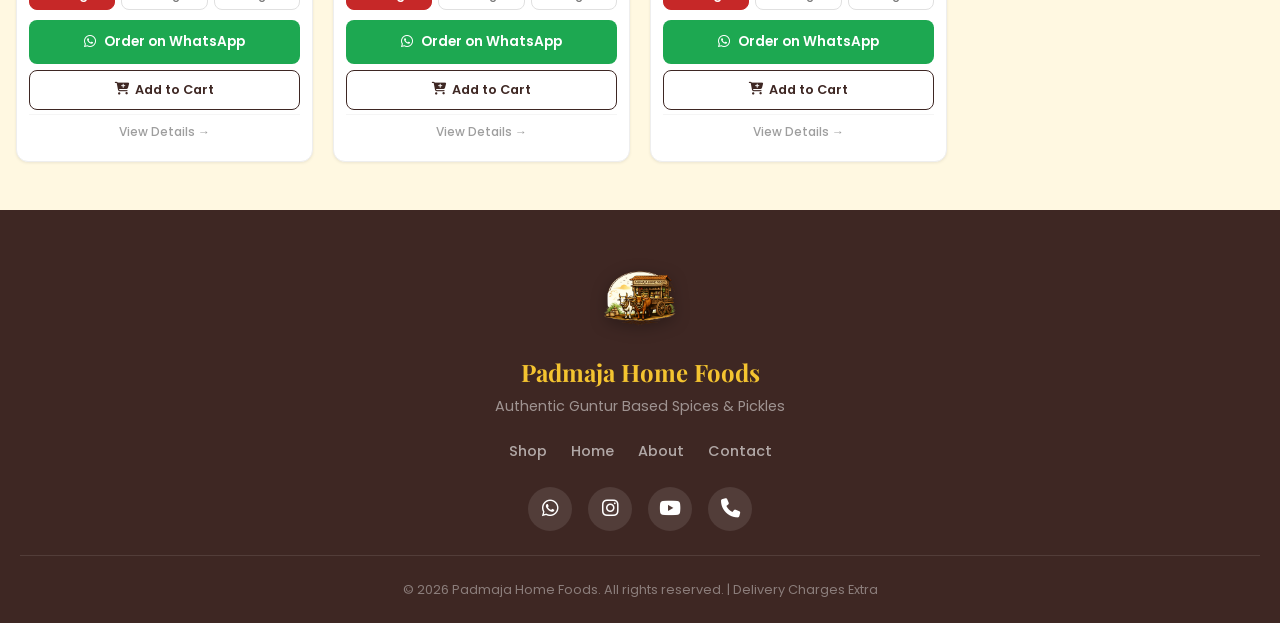
==== commit 2c07e9bf: "Add files via upload" ====
--- a/index.html
+++ b/index.html
@@ -2,252 +2,86 @@
 <html lang="en">
 <head>
     <meta charset="UTF-8">
-    <meta name="viewport" content="width=device-width, initial-scale=1.0">
-    <title>Padmaja Home Foods | Authentic Guntur Spices & Pickles</title>
-    <meta name="description" content="Authentic homemade Guntur spices, pickles, and sweets. Hand-crafted with traditional recipes, delivered across India. Order now on WhatsApp!">
-    <meta name="keywords" content="Guntur pickles, Andhra spices, homemade masala, chicken pickle, prawns pickle, Indian sweets, sunnundalu, gongura, avakaya">
-
-    <!-- Open Graph / Social Media -->
-    <meta property="og:title" content="Padmaja Home Foods | Authentic Guntur Spices & Pickles">
+    <meta name="viewport" content="width=device-width, initial-scale=1.0, maximum-scale=5.0">
+    <title>Shop | Padmaja Home Foods — Authentic Guntur Spices & Pickles</title>
+    <meta name="description" content="Shop authentic Guntur pickles, masalas, and sweets. Hand-crafted, 100% natural, delivered across India. Order now on WhatsApp!">
+    <meta name="keywords" content="Guntur pickles, Andhra spices, homemade masala, chicken pickle, prawns pickle, Indian sweets, sunnundalu, gongura, avakaya, buy online">
+    <meta name="theme-color" content="#FFF8E1">
+
+    <meta property="og:title" content="Shop | Padmaja Home Foods — Authentic Guntur Spices & Pickles">
     <meta property="og:description" content="Hand-crafted pickles, masalas, and sweets from Guntur. Made with love, delivered to your doorstep.">
     <meta property="og:image" content="https://padmajahomefoods.github.io/logo.png">
-    <meta property="og:url" content="https://padmajahomefoods.github.io">
+    <meta property="og:url" content="https://padmajahomefoods.github.io/">
     <meta property="og:type" content="website">
 
-    <!-- Twitter Card -->
     <meta name="twitter:card" content="summary_large_image">
-    <meta name="twitter:title" content="Padmaja Home Foods">
+    <meta name="twitter:title" content="Shop | Padmaja Home Foods">
     <meta name="twitter:description" content="Authentic Guntur spices & pickles delivered across India">
 
-    <!-- Favicons -->
     <link rel="icon" type="image/png" sizes="32x32" href="favicons/favicon-32x32.png">
     <link rel="icon" type="image/png" sizes="16x16" href="favicons/favicon-16x16.png">
     <link rel="apple-touch-icon" sizes="180x180" href="favicons/apple-touch-icon.png">
     <link rel="manifest" href="favicons/site.webmanifest">
     <link rel="shortcut icon" href="favicons/favicon.ico">
     <meta name="msapplication-TileColor" content="#da532c">
-    <meta name="theme-color" content="#ffffff">
-
+
+    <link rel="preconnect" href="https://fonts.googleapis.com">
+    <link rel="preconnect" href="https://fonts.gstatic.com" crossorigin>
     <link href="https://fonts.googleapis.com/css2?family=Playfair+Display:wght@400;700;900&family=Poppins:wght@300;400;500;600;700&display=swap" rel="stylesheet">
     <link rel="stylesheet" href="https://cdnjs.cloudflare.com/ajax/libs/font-awesome/6.4.0/css/all.min.css">
     <link rel="stylesheet" href="style.css">
-<!-- Google tag (gtag.js) - Replace G-ERJ64KPYVV with your actual ID -->
-<script async src="https://www.googletagmanager.com/gtag/js?id=G-ERJ64KPYVV"></script>
-<script>
-  window.dataLayer = window.dataLayer || [];
-  function gtag(){dataLayer.push(arguments);}
-  gtag('js', new Date());
-  gtag('config', 'G-ERJ64KPYVV');
-</script>
-
-<!-- Structured Data -->
-<script type="application/ld+json">
-{
-  "@context": "https://schema.org",
-  "@type": "LocalBusiness",
-  "name": "Padmaja Home Foods",
-  "description": "Authentic homemade Guntur spices, pickles, and sweets. Hand-crafted with traditional recipes, delivered across India.",
-  "url": "https://padmajahomefoods.github.io",
-  "telephone": "+919381311511",
-  "email": "padmajahomefoods@gmail.com",
-  "address": {
-    "@type": "PostalAddress",
-    "addressLocality": "Guntur",
-    "addressRegion": "Andhra Pradesh",
-    "addressCountry": "IN"
-  },
-  "geo": {
-    "@type": "GeoCoordinates",
-    "latitude": "16.3067",
-    "longitude": "80.4365"
-  },
-  "image": "https://padmajahomefoods.github.io/logo.png",
-  "priceRange": "₹",
-  "currenciesAccepted": "INR",
-  "paymentAccepted": "Cash, UPI, Bank Transfer",
-  "openingHoursSpecification": {
-    "@type": "OpeningHoursSpecification",
-    "dayOfWeek": ["Monday", "Tuesday", "Wednesday", "Thursday", "Friday", "Saturday", "Sunday"],
-    "opens": "09:00",
-    "closes": "21:00"
-  },
-  "sameAs": [
-    "https://www.instagram.com/padmajahomefoods/",
-    "https://www.youtube.com/@PadmajaHomeFoods",
-    "https://wa.me/919381311511"
-  ]
-}
-</script>
-
-<!-- Product Structured Data - Fixed -->
-<script type="application/ld+json">
-{
-  "@context": "https://schema.org",
-  "@type": "ItemList",
-  "itemListElement": [
+
+    <script async src="https://www.googletagmanager.com/gtag/js?id=G-ERJ64KPYVV"></script>
+    <script>
+      window.dataLayer = window.dataLayer || [];
+      function gtag(){dataLayer.push(arguments);}
+      gtag('js', new Date());
+      gtag('config', 'G-ERJ64KPYVV');
+    </script>
+
+    <script type="application/ld+json">
     {
-      "@type": "ListItem",
-      "position": 1,
-      "item": {
-        "@type": "Product",
-        "name": "Kura Karam",
-        "brand": {
-          "@type": "Brand",
-          "name": "Padmaja Home Foods"
-        },
-        "description": "Traditional curry powder",
-        "image": "https://padmajahomefoods.github.io/images/kura-karam.jpg",
-        "offers": {
-          "@type": "Offer",
-          "price": "55",
-          "priceCurrency": "INR",
-          "availability": "https://schema.org/InStock",
-          "hasMerchantReturnPolicy": {
-            "@type": "MerchantReturnPolicy",
-            "returnPolicyCategory": "https://schema.org/MerchantReturnNotPermitted",
-            "returnFees": "https://schema.org/FreeReturn",
-            "merchantReturnDays": 0
-          },
-          "shippingDetails": {
-            "@type": "OfferShippingDetails",
-            "shippingRate": {
-              "@type": "MonetaryAmount",
-              "value": "0",
-              "currency": "INR"
-            },
-            "shippingDestination": {
-              "@type": "DefinedRegion",
-              "addressCountry": "IN"
-            },
-            "deliveryTime": {
-              "@type": "ShippingDeliveryTime",
-              "handlingTime": {
-                "@type": "QuantitativeValue",
-                "minValue": 1,
-                "maxValue": 2,
-                "unitCode": "DAY"
-              },
-              "transitTime": {
-                "@type": "QuantitativeValue",
-                "minValue": 2,
-                "maxValue": 10,
-                "unitCode": "DAY"
-              }
-            }
-          }
-        }
-      }
-    },
-    {
-      "@type": "ListItem",
-      "position": 2,
-      "item": {
-        "@type": "Product",
-        "name": "Gongura Pickle",
-        "brand": {
-          "@type": "Brand",
-          "name": "Padmaja Home Foods"
-        },
-        "description": "Authentic gongura pickle",
-        "image": "https://padmajahomefoods.github.io/images/gongura-pickle.jpg",
-        "offers": {
-          "@type": "Offer",
-          "price": "125",
-          "priceCurrency": "INR",
-          "availability": "https://schema.org/InStock",
-          "hasMerchantReturnPolicy": {
-            "@type": "MerchantReturnPolicy",
-            "returnPolicyCategory": "https://schema.org/MerchantReturnNotPermitted",
-            "returnFees": "https://schema.org/FreeReturn",
-            "merchantReturnDays": 0
-          },
-          "shippingDetails": {
-            "@type": "OfferShippingDetails",
-            "shippingRate": {
-              "@type": "MonetaryAmount",
-              "value": "0",
-              "currency": "INR"
-            },
-            "shippingDestination": {
-              "@type": "DefinedRegion",
-              "addressCountry": "IN"
-            },
-            "deliveryTime": {
-              "@type": "ShippingDeliveryTime",
-              "handlingTime": {
-                "@type": "QuantitativeValue",
-                "minValue": 1,
-                "maxValue": 2,
-                "unitCode": "DAY"
-              },
-              "transitTime": {
-                "@type": "QuantitativeValue",
-                "minValue": 2,
-                "maxValue": 10,
-                "unitCode": "DAY"
-              }
-            }
-          }
-        }
-      }
-    },
-    {
-      "@type": "ListItem",
-      "position": 3,
-      "item": {
-        "@type": "Product",
-        "name": "Chicken Boneless Pickle",
-        "brand": {
-          "@type": "Brand",
-          "name": "Padmaja Home Foods"
-        },
-        "description": "Premium boneless chicken pickle",
-        "image": "https://padmajahomefoods.github.io/images/chicken-boneless-pickle.jpg",
-        "offers": {
-          "@type": "Offer",
-          "price": "350",
-          "priceCurrency": "INR",
-          "availability": "https://schema.org/InStock",
-          "hasMerchantReturnPolicy": {
-            "@type": "MerchantReturnPolicy",
-            "returnPolicyCategory": "https://schema.org/MerchantReturnNotPermitted",
-            "returnFees": "https://schema.org/FreeReturn",
-            "merchantReturnDays": 0
-          },
-          "shippingDetails": {
-            "@type": "OfferShippingDetails",
-            "shippingRate": {
-              "@type": "MonetaryAmount",
-              "value": "0",
-              "currency": "INR"
-            },
-            "shippingDestination": {
-              "@type": "DefinedRegion",
-              "addressCountry": "IN"
-            },
-            "deliveryTime": {
-              "@type": "ShippingDeliveryTime",
-              "handlingTime": {
-                "@type": "QuantitativeValue",
-                "minValue": 1,
-                "maxValue": 2,
-                "unitCode": "DAY"
-              },
-              "transitTime": {
-                "@type": "QuantitativeValue",
-                "minValue": 2,
-                "maxValue": 10,
-                "unitCode": "DAY"
-              }
-            }
-          }
-        }
+      "@context": "https://schema.org",
+      "@type": "Store",
+      "name": "Padmaja Home Foods",
+      "description": "Shop authentic Guntur pickles, masalas, and sweets online",
+      "url": "https://padmajahomefoods.github.io/",
+      "telephone": "+919381311511",
+      "email": "padmajahomefoods@gmail.com",
+      "image": "https://padmajahomefoods.github.io/logo.png",
+      "priceRange": "₹",
+      "currenciesAccepted": "INR",
+      "paymentAccepted": "Cash, UPI, Bank Transfer",
+      "address": {
+        "@type": "PostalAddress",
+        "addressLocality": "Guntur",
+        "addressRegion": "Andhra Pradesh",
+        "addressCountry": "IN"
+      },
+      "hasOfferCatalog": {
+        "@type": "OfferCatalog",
+        "name": "Guntur Specialties",
+        "itemListElement": [
+          {"@type": "Offer", "itemOffered": {"@type": "Product", "name": "Masala & Karam Powders"}},
+          {"@type": "Offer", "itemOffered": {"@type": "Product", "name": "Veg Pickles"}},
+          {"@type": "Offer", "itemOffered": {"@type": "Product", "name": "Non-Veg Pickles"}},
+          {"@type": "Offer", "itemOffered": {"@type": "Product", "name": "Sweets"}}
+        ]
       }
     }
-  ]
-}
-</script>
-
+    </script>
+
+    <script type="application/ld+json">
+    {
+      "@context": "https://schema.org",
+      "@type": "ItemList",
+      "itemListElement": [
+        {"@type": "ListItem", "position": 1, "item": {"@type": "Product", "name": "Kura Karam", "offers": {"@type": "Offer", "price": "55", "priceCurrency": "INR", "availability": "https://schema.org/InStock"}}},
+        {"@type": "ListItem", "position": 2, "item": {"@type": "Product", "name": "Gongura Pickle", "offers": {"@type": "Offer", "price": "125", "priceCurrency": "INR", "availability": "https://schema.org/InStock"}}},
+        {"@type": "ListItem", "position": 3, "item": {"@type": "Product", "name": "Chicken Boneless Pickle", "offers": {"@type": "Offer", "price": "350", "priceCurrency": "INR", "availability": "https://schema.org/InStock"}}}
+      ]
+    }
+    </script>
 </head>
 <body>
 
@@ -255,28 +89,25 @@
     <nav id="navbar">
         <div class="nav-container">
             <a href="index.html" class="logo-section">
-                <img src="logo.png" alt="Padmaja Home Foods" onerror="this.style.display='none'">
+                <img src="logo.png" alt="Padmaja Home Foods" width="42" height="42">
                 <div class="brand-text">
                     <h1>Padmaja Home Foods</h1>
                     <span>Authentic Guntur Taste</span>
                 </div>
             </a>
-
             <ul class="nav-links">
-                <li><a href="index.html">Home</a></li>
-                <li><a href="shop/">Shop</a></li>
-                <li><a href="#offers">Offers</a></li>
-                <li><a href="#reviews">Reviews</a></li>
-                <li><a href="#contact">Contact</a></li>
+                <li><a href="index.html" class="active">Shop</a></li>
+                <li><a href="home.html">Home</a></li>
+                <li><a href="home.html#trust">About</a></li>
+                <li><a href="home.html#contact">Contact</a></li>
                 <li>
-                    <a href="https://wa.me/919381311511?text=Hi%20Padmaja%20Home%20Foods!" class="whatsapp-btn-nav" target="_blank">
-                        <i class="fab fa-whatsapp"></i>
-                        Order Now
-                    </a>
+                    <div class="nav-cart" onclick="toggleCart()" role="button" aria-label="Open cart">
+                        <i class="fas fa-shopping-cart"></i>
+                        <span class="cart-badge" id="cartBadge">0</span>
+                    </div>
                 </li>
             </ul>
-
-            <div class="mobile-menu" onclick="openMobileMenu()">
+            <div class="mobile-menu" onclick="openMobileMenu()" role="button" aria-label="Open menu">
                 <i class="fas fa-bars"></i>
             </div>
         </div>
@@ -287,13 +118,12 @@
         <i class="fas fa-times close-mobile" onclick="closeMobileMenu()"></i>
         <div class="mobile-nav">
             <ul>
-                <li><a href="index.html" onclick="closeMobileMenu()">Home</a></li>
-                <li><a href="shop/" onclick="closeMobileMenu()">Shop</a></li>
-                <li><a href="#offers" onclick="closeMobileMenu()">Offers</a></li>
-                <li><a href="#reviews" onclick="closeMobileMenu()">Reviews</a></li>
-                <li><a href="#contact" onclick="closeMobileMenu()">Contact</a></li>
+                <li><a href="index.html" onclick="closeMobileMenu()">Shop</a></li>
+                <li><a href="home.html" onclick="closeMobileMenu()">Home</a></li>
+                <li><a href="home.html#trust" onclick="closeMobileMenu()">About</a></li>
+                <li><a href="home.html#contact" onclick="closeMobileMenu()">Contact</a></li>
                 <li>
-                    <a href="https://wa.me/919381311511?text=Hi%20Padmaja%20Home%20Foods!" style="background: #1DA851; color: white;" target="_blank">
+                    <a href="https://wa.me/919381311511?text=Hi%20Padmaja%20Home%20Foods!" style="background: #1DA851; color: white;" target="_blank" rel="noopener">
                         <i class="fab fa-whatsapp"></i> Order on WhatsApp
                     </a>
                 </li>
@@ -301,356 +131,130 @@
         </div>
     </div>
 
-    <!-- Hero Section -->
-    <main>
-    <section class="hero" id="home">
-        <div class="floating-spice"></div>
-        <div class="floating-spice"></div>
-        <div class="floating-spice"></div>
-
-        <div class="hero-container">
-            <div class="hero-content">
-                <div class="hero-badge">
-                    <i class="fas fa-fire"></i>
-                    Straight from Guntur
-                </div>
-                <h2>
-                    Taste the Authentic
-                    <span>Guntur Tradition</span>
-                </h2>
-                <p>
-                    Experience the rich flavors of Andhra Pradesh with our hand-crafted pickles, 
-                    aromatic masalas, and traditional sweets. Made with love, packed with tradition.
-                </p>
-                <div class="hero-buttons">
-                    <a href="shop/" class="btn-primary">
-                        Shop Now <i class="fas fa-shopping-bag"></i>
-                    </a>
-                    <a href="https://wa.me/919381311511?text=Hi%20Padmaja%20Home%20Foods!" 
-                       class="btn-secondary" target="_blank">
-                        <i class="fab fa-whatsapp"></i> Chat on WhatsApp
-                    </a>
-                </div>
-                <div class="hero-stats">
-                    <div class="stat">
-                        <span class="stat-number">20+</span>
-                        <span class="stat-label">Authentic Products</span>
-                    </div>
-                    <div class="stat">
-                        <span class="stat-number">Authentic</span>
-                        <span class="stat-label">Guntur Flavours</span>
-                    </div>
-                    <div class="stat">
-                        <span class="stat-number">Pan India</span>
-                        <span class="stat-label">Delivery</span>
-                    </div>
-                </div>
-            </div>
-            <div class="hero-image">
-                <img src="logo.png" alt="Padmaja Home Foods" onerror="this.style.display='none'">
-            </div>
-        </div>
+    <!-- Cart Sidebar -->
+    <div class="cart-overlay" id="cartOverlay" onclick="toggleCart()"></div>
+    <div class="cart-sidebar" id="cartSidebar">
+        <div class="cart-header">
+            <h3><i class="fas fa-shopping-cart"></i> Your Cart</h3>
+            <i class="fas fa-times cart-close" onclick="toggleCart()" role="button" aria-label="Close cart"></i>
+        </div>
+        <div class="cart-items" id="cartItems">
+            <div class="cart-empty">
+                <div class="cart-empty-icon">🌶️</div>
+                <h4>Your spice box is empty</h4>
+                <p>Add authentic Guntur flavors to get started</p>
+            </div>
+        </div>
+        <div class="cart-footer">
+            <div class="cart-delivery-note">
+                <i class="fas fa-info-circle"></i>
+                <span>Delivery charges extra. Estimated shipping: 2-5 business days. Pan India delivery.</span>
+            </div>
+            <div class="cart-total">
+                <span>Total:</span>
+                <span id="cartTotal">₹0</span>
+            </div>
+            <button class="cart-order-btn" onclick="placeOrder()">
+                <i class="fab fa-whatsapp"></i> Place Order on WhatsApp
+            </button>
+        </div>
+    </div>
+
+    <!-- Shop Top Bar -->
+    <section class="shop-topbar">
+        <h2>Our Shop</h2>
+        <p>Hand-crafted pickles, masalas & sweets from Guntur — delivered across India</p>
     </section>
 
-    <!-- Quick Category Preview -->
-    <section class="categories-preview">
-        <div class="section-header">
-            <h3>Our Specialties</h3>
-            <p>Authentic homemade products crafted with traditional Guntur recipes</p>
-        </div>
-        <div class="category-grid">
-            <a href="shop/#masala" class="category-card">
-                <div class="category-icon">
-                    <i class="fas fa-mortar-pestle"></i>
-                </div>
-                <h4>Masala & Karam</h4>
-                <p>7 Authentic spice powders</p>
-                <span class="category-link">Shop Now <i class="fas fa-arrow-right"></i></span>
-            </a>
-
-            <a href="shop/#vegpickles" class="category-card">
-                <div class="category-icon">
-                    <i class="fas fa-carrot"></i>
-                </div>
-                <h4>Veg Pickles</h4>
-                <p>5 Traditional vegetable pickles</p>
-                <span class="category-link">Shop Now <i class="fas fa-arrow-right"></i></span>
-            </a>
-
-            <a href="shop/#nonvegpickles" class="category-card">
-                <div class="category-icon">
-                    <i class="fas fa-drumstick-bite"></i>
-                </div>
-                <h4>Non-Veg Pickles</h4>
-                <p>Chicken & Prawn pickles</p>
-                <span class="category-link">Shop Now <i class="fas fa-arrow-right"></i></span>
-            </a>
-
-            <a href="shop/#sweets" class="category-card">
-                <div class="category-icon">
-                    <i class="fas fa-cookie"></i>
-                </div>
-                <h4>Sweets</h4>
-                <p>Traditional Andhra sweets</p>
-                <span class="category-link">Shop Now <i class="fas fa-arrow-right"></i></span>
-            </a>
+    <!-- Search & Filter (Sticky) -->
+    <section class="shop-controls">
+        <div class="search-container">
+            <div class="search-box">
+                <i class="fas fa-search"></i>
+                <input type="text" id="productSearch" placeholder="Search pickles, masalas, sweets..." onkeyup="searchProducts()" autocomplete="off">
+                <button class="search-clear" id="searchClear" onclick="clearSearch()" aria-label="Clear search">
+                    <i class="fas fa-times"></i>
+                </button>
+            </div>
+            <div class="search-results" id="searchResults"></div>
+        </div>
+        <div class="category-filter">
+            <button class="filter-btn active" onclick="filterCategory('all')">All</button>
+            <button class="filter-btn" onclick="filterCategory('masala')">Masala</button>
+            <button class="filter-btn" onclick="filterCategory('vegpickles')">Veg Pickles</button>
+            <button class="filter-btn" onclick="filterCategory('nonvegpickles')">Non-Veg</button>
+            <button class="filter-btn" onclick="filterCategory('sweets')">Sweets</button>
         </div>
     </section>
 
-    <!-- Offers Section -->
-    <section class="offers-section" id="offers">
-        <div class="section-header">
-            <h3><i class="fas fa-tag"></i> Special Offers</h3>
-            <p>Grab these limited-time deals on our best-selling products</p>
-        </div>
-        <div class="offers-grid">
-            <div class="offer-card featured">
-                <div class="offer-badge">BEST DEAL</div>
-                <div class="offer-content">
-                    <h4>Combo Pack</h4>
-                    <p>Any 2 Pickles + 1 Masala</p>
-                    <div class="offer-price">
-                        <span class="old-price">₹1547</span>
-                        <span class="new-price">₹1399</span>
-                    </div>
-                    <a href="https://wa.me/919381311511?text=Hi!%20I%20want%20to%20order%20the%20Combo%20Pack%20(2%20Pickles%20+%201%20Masala)%20for%20₹1399" class="offer-btn" target="_blank">
-                        <i class="fab fa-whatsapp"></i> Order Combo Pack
-                    </a>
-                </div>
-            </div>
-
-            <div class="offer-card">
-                <div class="offer-badge">POPULAR</div>
-                <div class="offer-content">
-                    <h4>Family Pack</h4>
-                    <p>1Kg Gongura + 500g Chicken Pickle</p>
-                    <div class="offer-price">
-                        <span class="old-price">₹1198</span>
-                        <span class="new-price">₹1079</span>
-                    </div>
-                    <a href="https://wa.me/919381311511?text=Hi!%20I%20want%20to%20order%20the%20Family%20Pack%20for%20₹1079" class="offer-btn" target="_blank">
-                        <i class="fab fa-whatsapp"></i> Order Family Pack
-                    </a>
-                </div>
-            </div>
-
-            <div class="offer-card">
-                <div class="offer-badge">NEW</div>
-                <div class="offer-content">
-                    <h4>Festive Special</h4>
-                    <p>3 Sweets Combo (Sunnundalu + Nuvvula + Ravva)</p>
-                    <div class="offer-price">
-                        <span class="old-price">₹1997</span>
-                        <span class="new-price">₹1799</span>
-                    </div>
-                    <a href="https://wa.me/919381311511?text=Hi!%20I%20want%20to%20order%20the%20Festive%20Special%20for%20₹1799" class="offer-btn" target="_blank">
-                        <i class="fab fa-whatsapp"></i> Order Now
-                    </a>
-                </div>
-            </div>
-        </div>
-    </section>
-
-    <!-- Features Section -->
-    <section class="features" id="features">
-        <div class="features-container">
-            <div class="feature">
-                <div class="feature-icon">
-                    <i class="fas fa-home"></i>
-                </div>
-                <h4>Homemade Quality</h4>
-                <p>Every product is prepared in small batches with traditional recipes passed down through generations.</p>
-            </div>
-
-            <div class="feature">
-                <div class="feature-icon">
-                    <i class="fas fa-leaf"></i>
-                </div>
-                <h4>100% Natural</h4>
-                <p>No artificial preservatives or colors. Only pure, natural ingredients sourced from local farms.</p>
-            </div>
-
-            <div class="feature">
-                <div class="feature-icon">
-                    <i class="fas fa-shipping-fast"></i>
-                </div>
-                <h4>Pan India Delivery</h4>
-                <p>We deliver our authentic taste to every corner of India with careful packaging.</p>
-            </div>
-
-            <div class="feature">
-                <div class="feature-icon">
-                    <i class="fas fa-heart"></i>
-                </div>
-                <h4>Made with Love</h4>
-                <p>Each jar carries the warmth of home cooking and the rich heritage of Guntur.</p>
-            </div>
-        </div>
-    </section>
-
-    <!-- Reviews Section -->
-    <section class="reviews-section" id="reviews">
-        <div class="section-header">
-            <h3><i class="fas fa-star"></i> Customer Reviews</h3>
-            <p>See what our customers say about our authentic Guntur flavors</p>
-        </div>
-        <div class="reviews-grid">
-            <div class="review-card">
-                <div class="review-stars">
-                    <i class="fas fa-star"></i>
-                    <i class="fas fa-star"></i>
-                    <i class="fas fa-star"></i>
-                    <i class="fas fa-star"></i>
-                    <i class="fas fa-star"></i>
-                </div>
-                <p class="review-text">"Gongura pickle is exactly like my grandmother's! The aroma, the taste — everything is perfect. Ordered 3 times already."</p>
-                <div class="review-author">
-                    <div class="review-avatar">S</div>
-                    <div>
-                        <h4>Suresh K.</h4>
-                        <span>Hyderabad</span>
-                    </div>
-                </div>
-            </div>
-
-            <div class="review-card">
-                <div class="review-stars">
-                    <i class="fas fa-star"></i>
-                    <i class="fas fa-star"></i>
-                    <i class="fas fa-star"></i>
-                    <i class="fas fa-star"></i>
-                    <i class="fas fa-star"></i>
-                </div>
-                <p class="review-text">"Chicken boneless pickle is the best I've ever had outside Guntur. Spicy, tangy, and authentic. My family loves it!"</p>
-                <div class="review-author">
-                    <div class="review-avatar">P</div>
-                    <div>
-                        <h4>Priya M.</h4>
-                        <span>Bangalore</span>
-                    </div>
-                </div>
-            </div>
-
-            <div class="review-card">
-                <div class="review-stars">
-                    <i class="fas fa-star"></i>
-                    <i class="fas fa-star"></i>
-                    <i class="fas fa-star"></i>
-                    <i class="fas fa-star"></i>
-                    <i class="fas fa-star-half-alt"></i>
-                </div>
-                <p class="review-text">"Sunnundalu reminded me of my childhood in Andhra. Fresh, tasty, and perfectly sweet. Fast delivery too!"</p>
-                <div class="review-author">
-                    <div class="review-avatar">R</div>
-                    <div>
-                        <h4>Ravi T.</h4>
-                        <span>Chennai</span>
-                    </div>
-                </div>
-            </div>
-
-            <div class="review-card">
-                <div class="review-stars">
-                    <i class="fas fa-star"></i>
-                    <i class="fas fa-star"></i>
-                    <i class="fas fa-star"></i>
-                    <i class="fas fa-star"></i>
-                    <i class="fas fa-star"></i>
-                </div>
-                <p class="review-text">"Ordered Kura Karam and Karivepaku Karam. Both are fresh and aromatic. Packaging was excellent, no spillage."</p>
-                <div class="review-author">
-                    <div class="review-avatar">A</div>
-                    <div>
-                        <h4>Anjali R.</h4>
-                        <span>Mumbai</span>
-                    </div>
-                </div>
-            </div>
-        </div>
-    </section>
-
-    <!-- Social Media / Promotions -->
-    <section class="social-section">
-        <div class="social-container">
-            <h3>Follow Us for More</h3>
-            <p>Recipes, behind-the-scenes, and exclusive offers on our social media</p>
-
-            <div class="social-embeds">
-                <!-- Instagram -->
-                <div class="social-box instagram-box">
-                    <div class="social-header">
-                        <i class="fab fa-instagram"></i>
-                        <span>@padmajahomefoods</span>
-                    </div>
-                    <div class="social-preview">
-                        <p>Daily reels, recipes & customer updates</p>
-                    </div>
-                    <a href="https://www.instagram.com/padmajahomefoods/" target="_blank" class="social-follow-btn">
-                        <i class="fab fa-instagram"></i> Follow on Instagram
-                    </a>
-                </div>
-
-                <!-- YouTube -->
-                <div class="social-box youtube-box">
-                    <div class="social-header">
-                        <i class="fab fa-youtube"></i>
-                        <span>@PadmajaHomeFoods</span>
-                    </div>
-                    <div class="social-preview">
-                        <p>Watch our latest food videos and pickle making process</p>
-                    </div>
-                    <a href="https://www.youtube.com/@PadmajaHomeFoods" target="_blank" class="social-follow-btn youtube-btn">
-                        <i class="fab fa-youtube"></i> Subscribe on YouTube
-                    </a>
-                </div>
-            </div>
-
-            <div class="social-big-links">
-                <a href="https://wa.me/919381311511" target="_blank" class="social-big whatsapp">
-                    <i class="fab fa-whatsapp"></i>
-                    <span>Order on WhatsApp</span>
-                </a>
-            </div>
-        </div>
-    </section>
-
-    </main>
-
-    <!-- Contact Banner -->
-    <section class="contact-banner" id="contact">
-        <h3>Ready to Order?</h3>
-        <p>Click below to chat with us on WhatsApp and place your order</p>
-        <a href="https://wa.me/919381311511?text=Hi%20Padmaja%20Home%20Foods!%20I%20want%20to%20place%20an%20order." 
-           class="phone" target="_blank">
-            <i class="fab fa-whatsapp"></i>
-            +91 93813 11511
-        </a>
-    </section>
+    <!-- Products Container -->
+    <div class="shop-container">
+
+        <!-- Masala & Karam -->
+        <section class="products-section active" id="masala" data-category="masala">
+            <div class="section-header-row">
+                <h3><i class="fas fa-mortar-pestle"></i> Masala & Karam Powders</h3>
+                <span class="section-count">10 items</span>
+            </div>
+            <div class="products-grid"></div>
+        </section>
+
+        <!-- Veg Pickles -->
+        <section class="products-section active" id="vegpickles" data-category="vegpickles">
+            <div class="section-header-row">
+                <h3><i class="fas fa-carrot"></i> Veg Pickles</h3>
+                <span class="section-count">5 items</span>
+            </div>
+            <div class="products-grid"></div>
+        </section>
+
+        <!-- Non-Veg Pickles -->
+        <section class="products-section active" id="nonvegpickles" data-category="nonvegpickles">
+            <div class="section-header-row">
+                <h3><i class="fas fa-drumstick-bite"></i> Non-Veg Pickles</h3>
+                <span class="section-count">3 items</span>
+            </div>
+            <div class="products-grid"></div>
+        </section>
+
+        <!-- Sweets -->
+        <section class="products-section active" id="sweets" data-category="sweets">
+            <div class="section-header-row">
+                <h3><i class="fas fa-cookie"></i> Sweets</h3>
+                <span class="section-count">3 items</span>
+            </div>
+            <div class="products-grid"></div>
+        </section>
+
+    </div>
+
+    <!-- Sticky Cart Button -->
+    <div class="sticky-cart-btn" id="stickyCartBtn" onclick="toggleCart()" role="button" aria-label="Open cart">
+        <i class="fas fa-shopping-cart"></i>
+        <span class="sticky-cart-count" id="stickyCartCount">0</span>
+        <span class="sticky-cart-total" id="stickyCartTotal">₹0</span>
+    </div>
 
     <!-- Footer -->
     <footer>
         <div class="footer-content">
             <div class="footer-logo">
-                <img src="logo.png" alt="Padmaja Home Foods" onerror="this.style.display='none'">
+                <img src="logo.png" alt="Padmaja Home Foods" width="80" height="80">
                 <h4>Padmaja Home Foods</h4>
                 <p>Authentic Guntur Based Spices & Pickles</p>
             </div>
-
             <div class="footer-links">
-                <a href="index.html">Home</a>
-                <a href="shop/">Shop</a>
-                <a href="#offers">Offers</a>
-                <a href="#reviews">Reviews</a>
-                <a href="#contact">Contact</a>
-            </div>
-
+                <a href="index.html">Shop</a>
+                <a href="home.html">Home</a>
+                <a href="home.html#trust">About</a>
+                <a href="home.html#contact">Contact</a>
+            </div>
             <div class="social-links">
-                <a href="https://wa.me/919381311511" target="_blank" title="WhatsApp"><i class="fab fa-whatsapp"></i></a>
-                <a href="https://www.instagram.com/padmajahomefoods/" target="_blank" title="Instagram"><i class="fab fa-instagram"></i></a>
-                <a href="https://www.youtube.com/@PadmajaHomeFoods" target="_blank" title="YouTube"><i class="fab fa-youtube"></i></a>
+                <a href="https://wa.me/919381311511" target="_blank" rel="noopener" title="WhatsApp"><i class="fab fa-whatsapp"></i></a>
+                <a href="https://www.instagram.com/padmajahomefoods/" target="_blank" rel="noopener" title="Instagram"><i class="fab fa-instagram"></i></a>
+                <a href="https://www.youtube.com/@PadmajaHomeFoods" target="_blank" rel="noopener" title="YouTube"><i class="fab fa-youtube"></i></a>
                 <a href="tel:+919381311511" title="Call Us"><i class="fas fa-phone"></i></a>
             </div>
-
             <div class="footer-bottom">
                 <p>&copy; 2026 Padmaja Home Foods. All rights reserved. | Delivery Charges Extra</p>
             </div>
@@ -658,6 +262,5 @@
     </footer>
 
     <script src="script.js"></script>
-
 </body>
 </html>
--- a/style.css
+++ b/style.css
@@ -1,8 +1,8 @@
-* {
-    margin: 0;
-    padding: 0;
-    box-sizing: border-box;
-}
+/* ============================================
+   PADMAJA HOME FOODS — CONVERSION-FOCUSED REDESIGN
+   Mobile-First | Amazon/Flipkart-Inspired Cards
+   Brand Colors Preserved 100%
+   ============================================ */
 
 :root {
     --primary-gold: #F4C430;
@@ -11,6 +11,37 @@
     --warm-cream: #FFF8E1;
     --spice-red: #C62828;
     --text-dark: #1a1a1a;
+    --whatsapp-green: #1DA851;
+    --whatsapp-dark: #158A40;
+    --white: #ffffff;
+    --gray-100: #f5f5f5;
+    --gray-200: #eeeeee;
+    --gray-300: #e0e0e0;
+    --gray-400: #bdbdbd;
+    --gray-500: #9e9e9e;
+    --gray-600: #757575;
+    --gray-700: #616161;
+    --shadow-sm: 0 1px 3px rgba(0,0,0,0.08);
+    --shadow-md: 0 4px 12px rgba(0,0,0,0.1);
+    --shadow-lg: 0 8px 24px rgba(0,0,0,0.12);
+    --shadow-xl: 0 12px 40px rgba(0,0,0,0.15);
+    --radius-sm: 8px;
+    --radius-md: 12px;
+    --radius-lg: 16px;
+    --radius-xl: 20px;
+    --radius-full: 9999px;
+}
+
+* {
+    margin: 0;
+    padding: 0;
+    box-sizing: border-box;
+    -webkit-tap-highlight-color: transparent;
+}
+
+html {
+    scroll-behavior: smooth;
+    font-size: 16px;
 }
 
 body {
@@ -18,35 +49,58 @@
     background: var(--warm-cream);
     color: var(--text-dark);
     overflow-x: hidden;
-}
-
+    line-height: 1.5;
+    -webkit-font-smoothing: antialiased;
+    -moz-osx-font-smoothing: grayscale;
+}
+
+img {
+    max-width: 100%;
+    height: auto;
+    display: block;
+}
+
+a {
+    text-decoration: none;
+    color: inherit;
+}
+
+button {
+    font-family: 'Poppins', sans-serif;
+    cursor: pointer;
+    border: none;
+    background: none;
+}
+
+/* Scrollbar */
 ::-webkit-scrollbar {
-    width: 10px;
+    width: 6px;
 }
 ::-webkit-scrollbar-track {
     background: var(--warm-cream);
 }
 ::-webkit-scrollbar-thumb {
     background: var(--dark-gold);
-    border-radius: 5px;
-}
-
-/* ==================== NAVIGATION ==================== */
+    border-radius: 3px;
+}
+
+/* ============================================
+   NAVIGATION
+   ============================================ */
 nav {
     position: fixed;
     top: 0;
     width: 100%;
-    background: rgba(255, 255, 255, 0.95);
-    backdrop-filter: blur(10px);
+    background: rgba(255, 255, 255, 0.98);
+    backdrop-filter: blur(12px);
+    -webkit-backdrop-filter: blur(12px);
     z-index: 1000;
-    padding: 15px 0;
-    box-shadow: 0 2px 20px rgba(0,0,0,0.1);
+    box-shadow: var(--shadow-sm);
     transition: all 0.3s ease;
 }
 
 nav.scrolled {
-    padding: 10px 0;
-    background: rgba(255, 255, 255, 0.98);
+    box-shadow: var(--shadow-md);
 }
 
 .nav-container {
@@ -55,40 +109,41 @@
     display: flex;
     justify-content: space-between;
     align-items: center;
-    padding: 0 20px;
+    padding: 10px 16px;
+    height: 60px;
 }
 
 .logo-section {
     display: flex;
     align-items: center;
-    gap: 15px;
-    text-decoration: none;
+    gap: 10px;
 }
 
 .logo-section img {
-    height: 60px;
+    height: 42px;
     width: auto;
-    filter: drop-shadow(0 2px 4px rgba(0,0,0,0.2));
+    filter: drop-shadow(0 1px 2px rgba(0,0,0,0.15));
 }
 
 .brand-text h1 {
     font-family: 'Playfair Display', serif;
-    font-size: 1.5rem;
+    font-size: 1.1rem;
     color: var(--deep-brown);
     line-height: 1.2;
+    font-weight: 700;
 }
 
 .brand-text span {
-    font-size: 0.75rem;
+    font-size: 0.65rem;
     color: var(--spice-red);
     font-weight: 600;
-    letter-spacing: 2px;
+    letter-spacing: 1.5px;
     text-transform: uppercase;
 }
 
 .nav-links {
     display: flex;
-    gap: 30px;
+    gap: 24px;
     list-style: none;
     align-items: center;
 }
@@ -97,72 +152,46 @@
     text-decoration: none;
     color: var(--deep-brown);
     font-weight: 500;
-    font-size: 0.9rem;
-    transition: color 0.3s;
+    font-size: 0.85rem;
+    transition: color 0.2s;
     position: relative;
-}
-
-.nav-links a::after {
-    content: '';
-    position: absolute;
-    bottom: -5px;
-    left: 0;
-    width: 0;
-    height: 2px;
-    background: var(--primary-gold);
-    transition: width 0.3s;
-}
-
-.nav-links a:hover::after {
-    width: 100%;
 }
 
 .nav-links a:hover {
     color: var(--spice-red);
 }
 
-.whatsapp-btn-nav {
-    background: #1DA851;
-    color: white !important;
-    padding: 10px 20px;
-    border-radius: 50px;
-    display: flex;
-    align-items: center;
-    gap: 8px;
+.nav-links a.active {
+    color: var(--spice-red);
     font-weight: 600;
-    box-shadow: 0 4px 15px rgba(37, 211, 102, 0.3);
-    transition: transform 0.3s, box-shadow 0.3s;
-}
-
-.whatsapp-btn-nav:hover {
-    transform: translateY(-2px);
-    box-shadow: 0 6px 20px rgba(29, 168, 81, 0.4);
-}
-
-/* CART ICON */
-.cart-icon {
+}
+
+.nav-cart {
     position: relative;
     cursor: pointer;
-    padding: 10px;
-    font-size: 1.3rem;
-    color: var(--deep-brown);
-    transition: color 0.3s;
-}
-
-.cart-icon:hover {
+    padding: 8px;
+    font-size: 1.2rem;
+    color: var(--deep-brown);
+    transition: color 0.2s;
+    display: flex;
+    align-items: center;
+    gap: 6px;
+}
+
+.nav-cart:hover {
     color: var(--spice-red);
 }
 
 .cart-badge {
     position: absolute;
-    top: 0;
-    right: 0;
+    top: 2px;
+    right: 2px;
     background: var(--spice-red);
     color: white;
-    font-size: 0.7rem;
+    font-size: 0.65rem;
     font-weight: 700;
-    width: 20px;
-    height: 20px;
+    width: 18px;
+    height: 18px;
     border-radius: 50%;
     display: flex;
     align-items: center;
@@ -171,924 +200,280 @@
 
 .mobile-menu {
     display: none;
-    font-size: 1.5rem;
+    font-size: 1.4rem;
     color: var(--deep-brown);
     cursor: pointer;
-}
-
-/* ==================== HERO SECTION ==================== */
-.hero {
-    margin-top: 80px;
-    min-height: 90vh;
-    background: linear-gradient(135deg, var(--warm-cream) 0%, #fff 100%);
-    display: flex;
-    align-items: center;
-    position: relative;
-    overflow: hidden;
-}
-
-.hero::before {
-    content: '';
-    position: absolute;
-    top: -50%;
-    right: -20%;
-    width: 800px;
-    height: 800px;
-    background: radial-gradient(circle, rgba(244,196,48,0.15) 0%, transparent 70%);
-    border-radius: 50%;
-}
-
-.hero-container {
-    max-width: 1200px;
-    margin: 0 auto;
-    padding: 0 20px;
-    display: grid;
-    grid-template-columns: 1fr 1fr;
-    gap: 60px;
-    align-items: center;
-}
-
-.hero-content h2 {
-    font-family: 'Playfair Display', serif;
-    font-size: 3.5rem;
-    color: var(--deep-brown);
-    line-height: 1.1;
-    margin-bottom: 20px;
-}
-
-.hero-content h2 span {
-    color: var(--spice-red);
-    display: block;
-}
-
-.hero-content p {
-    font-size: 1.1rem;
-    color: #666;
-    margin-bottom: 30px;
-    line-height: 1.8;
-}
-
-.hero-badge {
-    display: inline-flex;
-    align-items: center;
-    gap: 10px;
-    background: var(--primary-gold);
-    color: var(--deep-brown);
-    padding: 10px 25px;
-    border-radius: 50px;
-    font-weight: 600;
-    margin-bottom: 30px;
-    animation: pulse 2s infinite;
-}
-
-@keyframes pulse {
-    0%, 100% { transform: scale(1); }
-    50% { transform: scale(1.05); }
-}
-
-.hero-buttons {
-    display: flex;
-    gap: 20px;
-    flex-wrap: wrap;
-    margin-bottom: 40px;
-}
-
-.btn-primary {
-    background: var(--spice-red);
-    color: white;
-    padding: 15px 40px;
-    border-radius: 50px;
-    text-decoration: none;
-    font-weight: 600;
-    display: inline-flex;
-    align-items: center;
-    gap: 10px;
-    transition: all 0.3s;
-    box-shadow: 0 4px 20px rgba(198, 40, 40, 0.3);
-    border: none;
-    cursor: pointer;
-    font-size: 1rem;
-}
-
-.btn-primary:hover {
-    transform: translateY(-3px);
-    box-shadow: 0 8px 30px rgba(198, 40, 40, 0.4);
-    background: #b71c1c;
-}
-
-.btn-secondary {
-    background: transparent;
-    color: var(--deep-brown);
-    padding: 15px 40px;
-    border-radius: 50px;
-    text-decoration: none;
-    font-weight: 600;
-    display: inline-flex;
-    align-items: center;
-    gap: 10px;
-    border: 2px solid var(--deep-brown);
-    transition: all 0.3s;
-}
-
-.btn-secondary:hover {
-    background: var(--deep-brown);
-    color: white;
-    transform: translateY(-3px);
-}
-
-/* Hero Stats */
-.hero-stats {
-    display: flex;
-    gap: 40px;
-    flex-wrap: wrap;
-}
-
-.stat {
-    text-align: center;
-}
-
-.stat-number {
-    display: block;
-    font-family: 'Playfair Display', serif;
-    font-size: 2rem;
-    font-weight: 700;
-    color: var(--spice-red);
-}
-
-.stat-label {
-    font-size: 0.9rem;
-    color: #666;
-}
-
-.hero-image {
-    position: relative;
-    display: flex;
-    justify-content: center;
-}
-
-.hero-image img {
-    max-width: 100%;
-    height: auto;
-    max-height: 500px;
-    filter: drop-shadow(0 20px 40px rgba(0,0,0,0.2));
-    animation: float 6s ease-in-out infinite;
-}
-
-@keyframes float {
-    0%, 100% { transform: translateY(0px); }
-    50% { transform: translateY(-20px); }
-}
-
-.floating-spice {
-    position: absolute;
-    width: 60px;
-    height: 60px;
-    background: var(--primary-gold);
-    border-radius: 50%;
-    opacity: 0.2;
-    animation: float-spice 8s ease-in-out infinite;
-}
-
-.floating-spice:nth-child(2) {
-    top: 20%;
-    left: 10%;
-    animation-delay: 1s;
-    width: 40px;
-    height: 40px;
-}
-
-.floating-spice:nth-child(3) {
-    bottom: 20%;
-    right: 10%;
-    animation-delay: 2s;
-    width: 80px;
-    height: 80px;
-}
-
-@keyframes float-spice {
-    0%, 100% { transform: translate(0, 0) scale(1); }
-    33% { transform: translate(30px, -30px) scale(1.1); }
-    66% { transform: translate(-20px, 20px) scale(0.9); }
-}
-
-/* ==================== CATEGORIES PREVIEW ==================== */
-.categories-preview {
-    padding: 80px 20px;
-    max-width: 1200px;
-    margin: 0 auto;
-}
-
-.section-header {
-    text-align: center;
-    margin-bottom: 60px;
-}
-
-.section-header h3 {
-    font-family: 'Playfair Display', serif;
-    font-size: 2.5rem;
-    color: var(--deep-brown);
-    margin-bottom: 15px;
-}
-
-.section-header p {
-    color: #666;
-    font-size: 1.1rem;
-    max-width: 600px;
-    margin: 0 auto;
-}
-
-.category-grid {
-    display: grid;
-    grid-template-columns: repeat(auto-fit, minmax(220px, 1fr));
-    gap: 30px;
-}
-
-.category-card {
-    background: white;
-    border-radius: 20px;
-    padding: 40px 30px;
-    text-align: center;
-    text-decoration: none;
-    color: inherit;
-    transition: all 0.4s ease;
-    box-shadow: 0 5px 20px rgba(0,0,0,0.08);
-    border: 2px solid transparent;
-    position: relative;
-    overflow: hidden;
-    display: block;
-}
-
-.category-card::before {
-    content: '';
-    position: absolute;
-    top: 0;
-    left: 0;
-    width: 100%;
-    height: 5px;
-    background: var(--primary-gold);
-    transform: scaleX(0);
-    transition: transform 0.4s;
-}
-
-.category-card:hover::before {
-    transform: scaleX(1);
-}
-
-.category-card:hover {
-    transform: translateY(-10px);
-    box-shadow: 0 20px 40px rgba(0,0,0,0.15);
-    border-color: var(--primary-gold);
-}
-
-.category-icon {
-    width: 80px;
-    height: 80px;
-    background: var(--warm-cream);
-    border-radius: 50%;
-    display: flex;
-    align-items: center;
-    justify-content: center;
-    margin: 0 auto 20px;
-    font-size: 2rem;
-    color: var(--spice-red);
-    transition: all 0.3s;
-}
-
-.category-card:hover .category-icon {
-    background: var(--primary-gold);
-    color: var(--deep-brown);
-    transform: rotate(10deg) scale(1.1);
-}
-
-.category-card h4 {
-    font-family: 'Playfair Display', serif;
-    font-size: 1.3rem;
-    color: var(--deep-brown);
-    margin-bottom: 10px;
-}
-
-.category-card p {
-    font-size: 0.9rem;
-    color: #888;
-    margin-bottom: 15px;
-}
-
-.category-link {
-    display: inline-flex;
-    align-items: center;
-    gap: 8px;
-    color: var(--spice-red);
-    font-weight: 600;
-    font-size: 0.9rem;
-    transition: gap 0.3s;
-}
-
-.category-card:hover .category-link {
-    gap: 12px;
-}
-
-/* ==================== OFFERS SECTION ==================== */
-.offers-section {
-    padding: 80px 20px;
-    max-width: 1200px;
-    margin: 0 auto;
-    background: linear-gradient(135deg, #fff 0%, var(--warm-cream) 100%);
-}
-
-.offers-grid {
-    display: grid;
-    grid-template-columns: repeat(auto-fit, minmax(300px, 1fr));
-    gap: 30px;
-}
-
-.offer-card {
-    background: white;
-    border-radius: 20px;
-    padding: 30px;
-    box-shadow: 0 5px 20px rgba(0,0,0,0.08);
-    position: relative;
-    overflow: hidden;
-    transition: all 0.4s;
-    border: 2px solid transparent;
-}
-
-.offer-card:hover {
-    transform: translateY(-8px);
-    box-shadow: 0 15px 40px rgba(0,0,0,0.15);
-    border-color: var(--primary-gold);
-}
-
-.offer-card.featured {
-    border: 2px solid var(--spice-red);
-    transform: scale(1.02);
-}
-
-.offer-card.featured:hover {
-    transform: scale(1.02) translateY(-8px);
-}
-
-.offer-badge {
-    position: absolute;
-    top: 15px;
-    right: 15px;
-    background: var(--spice-red);
-    color: white;
-    padding: 5px 15px;
-    border-radius: 50px;
-    font-size: 0.75rem;
-    font-weight: 700;
-}
-
-.offer-card.featured .offer-badge {
-    background: var(--primary-gold);
-    color: var(--deep-brown);
-}
-
-.offer-content h4 {
-    font-family: 'Playfair Display', serif;
-    font-size: 1.5rem;
-    color: var(--deep-brown);
-    margin-bottom: 10px;
-    margin-top: 10px;
-}
-
-.offer-content p {
-    color: #666;
-    margin-bottom: 20px;
-}
-
-.offer-price {
-    display: flex;
-    align-items: baseline;
-    gap: 15px;
-    margin-bottom: 25px;
-}
-
-.old-price {
-    font-size: 1.2rem;
-    color: #999;
-    text-decoration: line-through;
-}
-
-.new-price {
-    font-size: 2rem;
-    font-weight: 700;
-    color: var(--spice-red);
-}
-
-.offer-btn {
-    display: flex;
-    align-items: center;
-    justify-content: center;
-    gap: 10px;
-    background: #1DA851;
-    color: white;
-    padding: 14px;
-    border-radius: 12px;
-    text-decoration: none;
-    font-weight: 600;
-    transition: all 0.3s;
-}
-
-.offer-btn:hover {
-    background: #158A40;
-    transform: scale(1.02);
-}
-
-/* ==================== FEATURES SECTION ==================== */
-.features {
-    background: var(--deep-brown);
-    padding: 80px 20px;
-    color: white;
-    position: relative;
-    overflow: hidden;
-}
-
-.features::before {
-    content: '';
-    position: absolute;
+    padding: 8px;
+}
+
+/* ============================================
+   MOBILE MENU
+   ============================================ */
+.mobile-overlay {
+    position: fixed;
     top: 0;
     left: 0;
     width: 100%;
     height: 100%;
-    background: url('data:image/svg+xml,<svg xmlns="http://www.w3.org/2000/svg" viewBox="0 0 100 100"><circle cx="50" cy="50" r="40" fill="none" stroke="rgba(255,255,255,0.03)" stroke-width="2"/></svg>');
-    background-size: 100px;
-    opacity: 0.5;
-}
-
-.features-container {
-    max-width: 1200px;
-    margin: 0 auto;
-    display: grid;
-    grid-template-columns: repeat(auto-fit, minmax(250px, 1fr));
-    gap: 40px;
-    position: relative;
-    z-index: 1;
-}
-
-.feature {
+    background: rgba(0,0,0,0.85);
+    z-index: 2000;
+    display: none;
+    justify-content: center;
+    align-items: center;
+    opacity: 0;
+    transition: opacity 0.3s ease;
+}
+
+.mobile-overlay.active {
+    display: flex;
+    opacity: 1;
+}
+
+.mobile-nav {
+    background: white;
+    padding: 32px;
+    border-radius: var(--radius-lg);
+    width: 85%;
+    max-width: 360px;
+    transform: translateY(20px);
+    transition: transform 0.3s ease;
+}
+
+.mobile-overlay.active .mobile-nav {
+    transform: translateY(0);
+}
+
+.mobile-nav ul {
+    list-style: none;
     text-align: center;
-    padding: 30px;
-}
-
-.feature-icon {
-    width: 70px;
-    height: 70px;
-    background: rgba(244,196,48,0.2);
-    border-radius: 50%;
-    display: flex;
-    align-items: center;
-    justify-content: center;
-    margin: 0 auto 20px;
+}
+
+.mobile-nav li {
+    margin: 8px 0;
+}
+
+.mobile-nav a {
+    text-decoration: none;
+    color: var(--deep-brown);
+    font-size: 1.1rem;
+    font-weight: 600;
+    display: block;
+    padding: 14px;
+    border-radius: var(--radius-md);
+    transition: all 0.2s;
+}
+
+.mobile-nav a:hover {
+    background: var(--warm-cream);
+    color: var(--spice-red);
+}
+
+.close-mobile {
+    position: absolute;
+    top: 16px;
+    right: 16px;
+    color: white;
     font-size: 1.8rem;
-    color: var(--primary-gold);
-}
-
-.feature h4 {
-    font-family: 'Playfair Display', serif;
-    font-size: 1.3rem;
-    margin-bottom: 10px;
-    color: var(--primary-gold);
-}
-
-.feature p {
-    color: rgba(255,255,255,0.8);
-    font-size: 0.95rem;
-    line-height: 1.6;
-}
-
-/* ==================== REVIEWS SECTION ==================== */
-.reviews-section {
-    padding: 80px 20px;
-    max-width: 1200px;
-    margin: 0 auto;
-}
-
-.reviews-grid {
-    display: grid;
-    grid-template-columns: repeat(auto-fit, minmax(280px, 1fr));
-    gap: 30px;
-}
-
-.review-card {
-    background: white;
-    border-radius: 20px;
-    padding: 30px;
-    box-shadow: 0 5px 20px rgba(0,0,0,0.08);
-    transition: all 0.4s;
-    border: 2px solid transparent;
-}
-
-.review-card:hover {
-    transform: translateY(-5px);
-    box-shadow: 0 15px 40px rgba(0,0,0,0.12);
-    border-color: var(--primary-gold);
-}
-
-.review-stars {
-    color: var(--primary-gold);
-    margin-bottom: 15px;
-    font-size: 1.1rem;
-}
-
-.review-text {
-    font-size: 1rem;
-    color: #555;
-    line-height: 1.7;
-    margin-bottom: 20px;
-    font-style: italic;
-}
-
-.review-author {
-    display: flex;
-    align-items: center;
-    gap: 15px;
-}
-
-.review-avatar {
-    width: 50px;
-    height: 50px;
-    background: var(--spice-red);
-    color: white;
-    border-radius: 50%;
-    display: flex;
-    align-items: center;
-    justify-content: center;
-    font-weight: 700;
-    font-size: 1.2rem;
-}
-
-.review-author h4 {
-    font-size: 1rem;
-    color: var(--deep-brown);
-    margin-bottom: 3px;
-}
-
-.review-author span {
-    font-size: 0.85rem;
-    color: #888;
-}
-
-/* ==================== SOCIAL SECTION ==================== */
-.social-section {
-    background: linear-gradient(135deg, var(--warm-cream) 0%, #fff 100%);
-    padding: 60px 20px;
-    text-align: center;
-}
-
-.social-container {
-    max-width: 1000px;
-    margin: 0 auto;
-}
-
-.social-section h3 {
-    font-family: 'Playfair Display', serif;
-    font-size: 2.2rem;
-    color: var(--deep-brown);
-    margin-bottom: 10px;
-}
-
-.social-section p {
-    color: #666;
-    font-size: 1.1rem;
-    margin-bottom: 40px;
-}
-
-.social-embeds {
-    display: grid;
-    grid-template-columns: repeat(auto-fit, minmax(300px, 1fr));
-    gap: 30px;
-    margin-bottom: 40px;
-}
-
-.social-box {
-    background: white;
-    border-radius: 20px;
-    padding: 30px;
-    box-shadow: 0 5px 20px rgba(0,0,0,0.08);
-    transition: all 0.4s;
-    display: flex;
-    flex-direction: column;
-    align-items: center;
-    text-align: center;
-}
-
-.social-box:hover {
-    transform: translateY(-5px);
-    box-shadow: 0 15px 40px rgba(0,0,0,0.12);
-}
-
-.social-header {
-    display: flex;
-    align-items: center;
-    gap: 12px;
-    margin-bottom: 15px;
-    font-weight: 600;
-    font-size: 1.2rem;
-}
-
-.social-header i {
-    font-size: 1.8rem;
-}
-
-.instagram-box .social-header i {
-    background: linear-gradient(45deg, #f09433, #e6683c, #dc2743, #cc2366, #bc1888);
-    -webkit-background-clip: text;
-    -webkit-text-fill-color: transparent;
-}
-
-.youtube-box .social-header i {
-    color: #FF0000;
-}
-
-.social-preview {
-    flex: 1;
-    display: flex;
-    flex-direction: column;
-    justify-content: center;
-    margin-bottom: 20px;
-}
-
-.social-preview p {
-    color: #666;
-    font-size: 0.95rem;
-    margin: 0;
-    line-height: 1.6;
-}
-
-.social-follow-btn {
-    display: flex;
-    align-items: center;
-    justify-content: center;
-    gap: 10px;
-    padding: 14px 28px;
-    border-radius: 50px;
-    text-decoration: none;
-    font-weight: 600;
-    color: white;
-    background: linear-gradient(45deg, #f09433, #e6683c, #dc2743, #cc2366, #bc1888);
-    transition: all 0.3s;
-    width: 100%;
-    max-width: 280px;
-}
-
-.social-follow-btn:hover {
-    transform: scale(1.03);
-    box-shadow: 0 5px 20px rgba(0,0,0,0.2);
-}
-
-.youtube-btn {
-    background: #FF0000;
-}
-
-/* Social Big Links */
-.social-big-links {
-    display: flex;
-    justify-content: center;
-    gap: 25px;
-    flex-wrap: wrap;
-}
-
-.social-big {
-    display: flex;
-    align-items: center;
-    gap: 12px;
-    padding: 18px 35px;
-    border-radius: 50px;
-    text-decoration: none;
-    font-weight: 600;
-    font-size: 1rem;
-    transition: all 0.3s ease;
-    box-shadow: 0 5px 20px rgba(0,0,0,0.1);
-}
-
-.social-big i {
-    font-size: 1.5rem;
-}
-
-.social-big.whatsapp {
-    background: #1DA851;
-    color: white;
-}
-
-.social-big:hover {
-    transform: translateY(-5px) scale(1.05);
-    box-shadow: 0 10px 30px rgba(0,0,0,0.2);
-}
-
-/* Responsive */
-@media (max-width: 768px) {
-    .social-embeds {
-        grid-template-columns: 1fr;
-    }
-
-    .social-box {
-        padding: 25px 20px;
-    }
-
-    .social-header {
-        font-size: 1.1rem;
-    }
-
-    .social-header i {
-        font-size: 1.5rem;
-    }
-
-    .social-follow-btn {
-        padding: 12px 24px;
-        font-size: 0.95rem;
-    }
-}
-
-/* ==================== CONTACT BANNER ==================== */
-/* ==================== CONTACT BANNER ==================== */
-/* ==================== CONTACT BANNER ==================== */
-.contact-banner {
-    background: linear-gradient(135deg, var(--primary-gold) 0%, var(--dark-gold) 100%);
-    padding: 60px 20px;
-    text-align: center;
-}
-
-.contact-banner h3 {
-    font-family: 'Playfair Display', serif;
-    font-size: 2.5rem;
-    color: var(--deep-brown);
-    margin-bottom: 20px;
-}
-
-.contact-banner p {
-    font-size: 1.2rem;
-    color: var(--deep-brown);
-    margin-bottom: 30px;
-    font-weight: 500;
-}
-
-.contact-banner .phone {
-    display: inline-flex;
-    align-items: center;
-    gap: 15px;
-    background: white;
-    padding: 20px 40px;
-    border-radius: 50px;
-    font-size: 1.5rem;
-    font-weight: 700;
-    color: var(--deep-brown);
-    text-decoration: none;
-    box-shadow: 0 10px 30px rgba(0,0,0,0.2);
-    transition: all 0.3s;
-}
-
-.contact-banner .phone:hover {
-    transform: scale(1.05);
-    box-shadow: 0 15px 40px rgba(0,0,0,0.3);
-}
-
-.contact-banner .phone i {
-    color: #25D366;
-    font-size: 2rem;
-}
-
-/* ==================== FOOTER ==================== */
-footer {
-    background: var(--deep-brown);
-    color: rgba(255,255,255,0.8);
-    padding: 60px 20px 30px;
-    text-align: center;
-}
-
-.footer-content {
-    max-width: 1200px;
-    margin: 0 auto;
-}
-
-.footer-logo {
-    margin-bottom: 30px;
-}
-
-.footer-logo img {
-    height: 100px;
-    width: auto;
-    margin-bottom: 20px;
-    filter: drop-shadow(0 4px 8px rgba(0,0,0,0.3));
-}
-
-.footer-logo h4 {
-    font-family: 'Playfair Display', serif;
-    font-size: 1.8rem;
-    color: var(--primary-gold);
-    margin-bottom: 10px;
-}
-
-.footer-logo p {
-    color: rgba(255,255,255,0.6);
-}
-
-.footer-links {
-    display: flex;
-    justify-content: center;
-    gap: 30px;
-    margin: 30px 0;
-    flex-wrap: wrap;
-}
-
-.footer-links a {
-    color: rgba(255,255,255,0.7);
-    text-decoration: none;
-    font-weight: 500;
-    transition: color 0.3s;
-}
-
-.footer-links a:hover {
-    color: var(--primary-gold);
-}
-
-.social-links {
-    display: flex;
-    justify-content: center;
-    gap: 20px;
-    margin: 30px 0;
-}
-
-.social-links a {
-    width: 50px;
-    height: 50px;
-    background: rgba(255,255,255,0.1);
-    border-radius: 50%;
-    display: flex;
-    align-items: center;
-    justify-content: center;
-    color: white;
-    font-size: 1.3rem;
-    transition: all 0.3s;
-    text-decoration: none;
-}
-
-.social-links a:hover {
-    background: var(--primary-gold);
-    color: var(--deep-brown);
-    transform: translateY(-5px);
-}
-
-.footer-bottom {
-    border-top: 1px solid rgba(255,255,255,0.1);
-    padding-top: 30px;
-    margin-top: 30px;
-    font-size: 0.9rem;
-    color: rgba(255,255,255,0.5);
-}
-
-/* ==================== SHOP PAGE STYLES ==================== */
-.shop-hero {
-    margin-top: 80px;
+    cursor: pointer;
+}
+
+/* ============================================
+   SHOP HERO / TOP BAR
+   ============================================ */
+.shop-topbar {
+    margin-top: 60px;
     background: linear-gradient(135deg, var(--deep-brown) 0%, #5d4037 100%);
-    padding: 60px 20px;
+    padding: 24px 16px;
     text-align: center;
     color: white;
 }
 
-.shop-hero-content h2 {
+.shop-topbar h2 {
     font-family: 'Playfair Display', serif;
-    font-size: 3rem;
-    margin-bottom: 10px;
-}
-
-.shop-hero-content p {
-    font-size: 1.2rem;
+    font-size: 1.6rem;
+    margin-bottom: 6px;
+    font-weight: 700;
+}
+
+.shop-topbar p {
+    font-size: 0.9rem;
     color: rgba(255,255,255,0.8);
-}
-
+    max-width: 500px;
+    margin: 0 auto;
+}
+
+/* ============================================
+   SEARCH & FILTER BAR (Sticky)
+   ============================================ */
 .shop-controls {
-    max-width: 1200px;
+    position: sticky;
+    top: 60px;
+    z-index: 100;
+    background: var(--warm-cream);
+    padding: 12px 16px;
+    border-bottom: 1px solid var(--gray-200);
+}
+
+.search-container {
+    max-width: 700px;
+    margin: 0 auto 12px;
+    position: relative;
+}
+
+.search-box {
+    display: flex;
+    align-items: center;
+    background: white;
+    border-radius: var(--radius-full);
+    padding: 4px 6px 4px 16px;
+    box-shadow: var(--shadow-sm);
+    border: 2px solid transparent;
+    transition: all 0.2s;
+}
+
+.search-box:focus-within {
+    border-color: var(--primary-gold);
+    box-shadow: 0 2px 12px rgba(244, 196, 48, 0.25);
+}
+
+.search-box i {
+    color: var(--gray-500);
+    font-size: 1rem;
+    margin-right: 10px;
+}
+
+.search-box input {
+    flex: 1;
+    border: none;
+    outline: none;
+    font-family: 'Poppins', sans-serif;
+    font-size: 0.95rem;
+    color: var(--deep-brown);
+    padding: 10px 0;
+    background: transparent;
+}
+
+.search-box input::placeholder {
+    color: var(--gray-400);
+}
+
+.search-clear {
+    background: none;
+    border: none;
+    color: var(--gray-400);
+    cursor: pointer;
+    padding: 8px;
+    font-size: 0.9rem;
+    display: none;
+    transition: color 0.2s;
+}
+
+.search-clear.active {
+    display: block;
+}
+
+.search-clear:hover {
+    color: var(--spice-red);
+}
+
+.search-results {
+    position: absolute;
+    top: calc(100% + 8px);
+    left: 0;
+    width: 100%;
+    background: white;
+    border-radius: var(--radius-md);
+    box-shadow: var(--shadow-lg);
+    max-height: 320px;
+    overflow-y: auto;
+    display: none;
+    z-index: 50;
+    border: 1px solid var(--gray-200);
+}
+
+.search-results.active {
+    display: block;
+    animation: fadeIn 0.2s ease;
+}
+
+.search-result-item {
+    padding: 14px 18px;
+    cursor: pointer;
+    border-bottom: 1px solid var(--gray-100);
+    transition: all 0.2s;
+    display: flex;
+    align-items: center;
+    gap: 12px;
+}
+
+.search-result-item:last-child {
+    border-bottom: none;
+}
+
+.search-result-item:hover {
+    background: var(--warm-cream);
+}
+
+.search-result-img {
+    width: 40px;
+    height: 40px;
+    border-radius: var(--radius-sm);
+    object-fit: cover;
+    background: var(--gray-100);
+}
+
+.search-result-name {
+    font-weight: 600;
+    color: var(--deep-brown);
+    font-size: 0.9rem;
+}
+
+.search-result-category {
+    font-size: 0.75rem;
+    color: var(--gray-500);
+}
+
+.search-no-results {
+    padding: 24px;
+    text-align: center;
+    color: var(--gray-500);
+    font-size: 0.9rem;
+}
+
+/* Category Filter Pills */
+.category-filter {
+    display: flex;
+    gap: 8px;
+    flex-wrap: nowrap;
+    overflow-x: auto;
+    -webkit-overflow-scrolling: touch;
+    scrollbar-width: none;
+    padding-bottom: 4px;
+    max-width: 700px;
     margin: 0 auto;
-    padding: 30px 15px 20px;
-}
-
-.category-filter {
-    display: flex;
-    gap: 8px;
-    flex-wrap: wrap;
-    justify-content: center;
-    margin-top: 15px;
+}
+
+.category-filter::-webkit-scrollbar {
+    display: none;
 }
 
 .filter-btn {
-    padding: 10px 20px;
-    border: 2px solid var(--deep-brown);
+    padding: 8px 18px;
+    border: 1.5px solid var(--gray-300);
     background: white;
     color: var(--deep-brown);
-    border-radius: 50px;
+    border-radius: var(--radius-full);
     font-family: 'Poppins', sans-serif;
-    font-weight: 600;
+    font-weight: 500;
     cursor: pointer;
-    transition: all 0.3s;
-    font-size: 0.9rem;
+    transition: all 0.2s;
+    font-size: 0.85rem;
     white-space: nowrap;
-    flex: 1;
-    min-width: 100px;
-    max-width: 160px;
+    flex-shrink: 0;
 }
 
 .filter-btn:hover {
+    border-color: var(--primary-gold);
     background: var(--warm-cream);
 }
 
@@ -1096,177 +481,329 @@
     background: var(--spice-red);
     color: white;
     border-color: var(--spice-red);
-}
-
+    font-weight: 600;
+}
+
+/* ============================================
+   FEATURED BANNER (On Shop Page)
+   ============================================ */
+.featured-banner {
+    background: linear-gradient(135deg, var(--primary-gold) 0%, var(--dark-gold) 100%);
+    padding: 16px;
+    margin: 16px;
+    border-radius: var(--radius-lg);
+    display: flex;
+    align-items: center;
+    gap: 16px;
+    box-shadow: var(--shadow-md);
+}
+
+.featured-banner img {
+    width: 80px;
+    height: 80px;
+    border-radius: var(--radius-md);
+    object-fit: cover;
+    flex-shrink: 0;
+    background: white;
+}
+
+.featured-banner-content {
+    flex: 1;
+}
+
+.featured-banner-content h4 {
+    font-family: 'Playfair Display', serif;
+    font-size: 1.1rem;
+    color: var(--deep-brown);
+    margin-bottom: 4px;
+}
+
+.featured-banner-content p {
+    font-size: 0.8rem;
+    color: var(--deep-brown);
+    opacity: 0.8;
+    margin-bottom: 8px;
+}
+
+.featured-banner-btn {
+    display: inline-flex;
+    align-items: center;
+    gap: 6px;
+    background: var(--deep-brown);
+    color: white;
+    padding: 8px 16px;
+    border-radius: var(--radius-full);
+    font-size: 0.8rem;
+    font-weight: 600;
+    transition: all 0.2s;
+}
+
+.featured-banner-btn:hover {
+    transform: scale(1.03);
+    box-shadow: var(--shadow-md);
+}
+
+/* ============================================
+   PRODUCT SECTIONS
+   ============================================ */
 .shop-container {
     max-width: 1200px;
     margin: 0 auto;
-    padding: 0 20px 60px;
-}
-
-/* ==================== PRODUCTS SECTION ==================== */
+    padding: 16px;
+}
+
 .products-section {
-    padding: 40px 0;
     display: none;
+    margin-bottom: 32px;
 }
 
 .products-section.active {
     display: block;
-    animation: fadeIn 0.5s ease;
-}
-
-@keyframes fadeIn {
-    from { opacity: 0; transform: translateY(20px); }
+    animation: fadeInUp 0.4s ease;
+}
+
+@keyframes fadeInUp {
+    from { opacity: 0; transform: translateY(16px); }
     to { opacity: 1; transform: translateY(0); }
 }
 
-.products-header {
+.section-header-row {
     display: flex;
     justify-content: space-between;
     align-items: center;
-    margin-bottom: 30px;
-    flex-wrap: wrap;
-    gap: 20px;
-}
-
-.products-header h3 {
+    margin-bottom: 16px;
+    padding: 0 4px;
+}
+
+.section-header-row h3 {
     font-family: 'Playfair Display', serif;
-    font-size: 2rem;
-    color: var(--deep-brown);
-    display: flex;
-    align-items: center;
-    gap: 15px;
-}
-
-.back-btn {
-    background: var(--deep-brown);
-    color: white;
-    border: none;
-    padding: 12px 25px;
-    border-radius: 50px;
-    cursor: pointer;
-    font-family: 'Poppins', sans-serif;
+    font-size: 1.3rem;
+    color: var(--deep-brown);
+    display: flex;
+    align-items: center;
+    gap: 10px;
+}
+
+.section-header-row h3 i {
+    color: var(--spice-red);
+    font-size: 1.1rem;
+}
+
+.section-count {
+    font-size: 0.8rem;
+    color: var(--gray-500);
     font-weight: 500;
-    display: flex;
-    align-items: center;
-    gap: 8px;
-    transition: all 0.3s;
-}
-
-.back-btn:hover {
-    background: var(--spice-red);
-    transform: translateX(-5px);
-}
-
-.menu-card-image {
-    text-align: center;
-    margin-bottom: 40px;
-}
-
-.menu-card-image img {
-    max-width: 100%;
-    height: auto;
-    max-height: 500px;
-    border-radius: 20px;
-    box-shadow: 0 10px 30px rgba(0,0,0,0.15);
-    transition: transform 0.3s;
-}
-
-.menu-card-image img:hover {
-    transform: scale(1.02);
-}
-
+}
+
+/* ============================================
+   PRODUCT GRID — Amazon/Flipkart Mobile Style
+   ============================================ */
 .products-grid {
     display: grid;
-    grid-template-columns: repeat(auto-fill, minmax(280px, 1fr));
-    gap: 30px;
-}
-
+    grid-template-columns: repeat(2, 1fr);
+    gap: 12px;
+}
+
+@media (min-width: 640px) {
+    .products-grid {
+        grid-template-columns: repeat(3, 1fr);
+        gap: 16px;
+    }
+}
+
+@media (min-width: 1024px) {
+    .products-grid {
+        grid-template-columns: repeat(4, 1fr);
+        gap: 20px;
+    }
+}
+
+/* Product Card */
 .product-card {
     background: white;
-    border-radius: 20px;
+    border-radius: var(--radius-md);
     overflow: hidden;
-    box-shadow: 0 5px 20px rgba(0,0,0,0.08);
-    transition: all 0.4s;
+    box-shadow: var(--shadow-sm);
+    transition: all 0.25s ease;
     position: relative;
+    display: flex;
+    flex-direction: column;
+    border: 1px solid var(--gray-200);
 }
 
 .product-card:hover {
-    transform: translateY(-8px);
-    box-shadow: 0 15px 40px rgba(0,0,0,0.15);
-}
-
+    transform: translateY(-4px);
+    box-shadow: var(--shadow-lg);
+    border-color: var(--primary-gold);
+}
+
+.product-card-link {
+    display: block;
+    flex: 1;
+}
+
+/* Product Image */
 .product-image {
-    height: 220px;
-    min-height: 220px;
-    background: linear-gradient(135deg, var(--warm-cream) 0%, #fff 100%);
+    aspect-ratio: 1 / 1;
+    background: linear-gradient(135deg, #faf8f5 0%, var(--warm-cream) 100%);
     display: flex;
     align-items: center;
     justify-content: center;
     position: relative;
     overflow: hidden;
+    padding: 16px;
 }
 
 .product-image img {
     width: 100%;
     height: 100%;
-    object-fit: cover;
-    transition: transform 0.3s;
+    object-fit: contain;
+    transition: transform 0.3s ease;
 }
 
 .product-card:hover .product-image img {
-    transform: scale(1.1);
-}
-
-.product-badge {
+    transform: scale(1.08);
+}
+
+/* Badges */
+.product-badges {
     position: absolute;
-    top: 15px;
-    right: 15px;
+    top: 8px;
+    left: 8px;
+    display: flex;
+    flex-direction: column;
+    gap: 4px;
+    z-index: 2;
+}
+
+.badge {
+    padding: 4px 10px;
+    border-radius: var(--radius-sm);
+    font-size: 0.65rem;
+    font-weight: 700;
+    text-transform: uppercase;
+    letter-spacing: 0.5px;
+}
+
+.badge-bestseller {
     background: var(--spice-red);
     color: white;
-    padding: 5px 15px;
-    border-radius: 50px;
+}
+
+.badge-popular {
+    background: var(--primary-gold);
+    color: var(--deep-brown);
+}
+
+.badge-new {
+    background: var(--whatsapp-green);
+    color: white;
+}
+
+.badge-premium {
+    background: var(--deep-brown);
+    color: var(--primary-gold);
+}
+
+/* Share Button */
+.product-share-btn {
+    position: absolute;
+    top: 8px;
+    right: 8px;
+    width: 32px;
+    height: 32px;
+    border-radius: 50%;
+    background: rgba(255,255,255,0.9);
+    border: 1px solid var(--gray-200);
+    display: flex;
+    align-items: center;
+    justify-content: center;
+    color: var(--gray-500);
+    font-size: 0.8rem;
+    cursor: pointer;
+    transition: all 0.2s;
+    z-index: 2;
+    backdrop-filter: blur(4px);
+}
+
+.product-share-btn:hover {
+    background: var(--primary-gold);
+    border-color: var(--primary-gold);
+    color: var(--deep-brown);
+    transform: scale(1.1);
+}
+
+/* Product Info */
+.product-info {
+    padding: 12px;
+    flex: 1;
+    display: flex;
+    flex-direction: column;
+}
+
+.product-name {
+    font-family: 'Poppins', sans-serif;
+    font-size: 0.9rem;
+    font-weight: 600;
+    color: var(--deep-brown);
+    line-height: 1.4;
+    margin-bottom: 4px;
+    display: -webkit-box;
+    -webkit-line-clamp: 2;
+    -webkit-box-orient: vertical;
+    overflow: hidden;
+    min-height: 2.5em;
+}
+
+.product-desc {
     font-size: 0.75rem;
-    font-weight: 600;
-    z-index: 2;
-}
-
-.product-info {
-    padding: 20px;
-}
-
-.product-info h4 {
-    font-family: 'Playfair Display', serif;
-    font-size: 1.2rem;
-    color: var(--deep-brown);
+    color: var(--gray-500);
     margin-bottom: 8px;
-}
-
-.product-info p {
-    color: #888;
-    font-size: 0.9rem;
-    margin-bottom: 15px;
-}
-
-/* WEIGHT SELECTION */
+    line-height: 1.4;
+}
+
+/* Price Row */
+.product-price-row {
+    display: flex;
+    align-items: baseline;
+    gap: 8px;
+    margin-bottom: 8px;
+}
+
+.product-price {
+    font-size: 1.15rem;
+    font-weight: 700;
+    color: var(--spice-red);
+}
+
+.product-price span {
+    font-size: 0.75rem;
+    color: var(--gray-500);
+    font-weight: 400;
+}
+
+/* Weight Options */
 .weight-options {
     display: flex;
-    gap: 8px;
-    margin-bottom: 15px;
+    gap: 6px;
+    margin-bottom: 10px;
     flex-wrap: wrap;
 }
 
 .weight-btn {
-    padding: 6px 12px;
-    border: 2px solid #ddd;
+    padding: 5px 10px;
+    border: 1.5px solid var(--gray-300);
     background: white;
-    border-radius: 8px;
+    border-radius: var(--radius-sm);
+    font-family: 'Poppins', sans-serif;
+    font-size: 0.75rem;
+    font-weight: 500;
+    color: var(--gray-600);
     cursor: pointer;
-    font-family: 'Poppins', sans-serif;
-    font-size: 0.85rem;
-    font-weight: 500;
-    color: var(--deep-brown);
-    transition: all 0.3s;
+    transition: all 0.2s;
+    flex: 1;
+    min-width: 0;
+    text-align: center;
 }
 
 .weight-btn:hover {
@@ -1278,95 +815,95 @@
     border-color: var(--spice-red);
     background: var(--spice-red);
     color: white;
-}
-
-.product-price {
-    font-size: 1.4rem;
-    font-weight: 700;
-    color: var(--spice-red);
-    margin-bottom: 15px;
-    display: flex;
-    align-items: baseline;
-    gap: 5px;
-}
-
-.product-price span {
-    font-size: 0.9rem;
-    color: #888;
-    font-weight: 400;
-}
-
-/* PRODUCT ACTIONS */
+    font-weight: 600;
+}
+
+/* Product Actions */
 .product-actions {
     display: flex;
     flex-direction: column;
     gap: 6px;
-}
-
-.order-btn {
+    margin-top: auto;
+}
+
+.btn-whatsapp {
     width: 100%;
-    background: #1DA851;
-    color: white;
-    border: none;
-    padding: 14px;
-    border-radius: 12px;
-    font-family: 'Poppins', sans-serif;
-    font-weight: 600;
-    font-size: 1rem;
-    cursor: pointer;
-    display: flex;
-    align-items: center;
-    justify-content: center;
-    gap: 10px;
-    transition: all 0.3s;
-    text-decoration: none;
-}
-
-.order-btn:hover {
-    background: #158A40;
-    transform: scale(1.02);
-    box-shadow: 0 5px 20px rgba(37, 211, 102, 0.3);
-}
-
-.add-cart-btn {
-    width: 100%;
-    background: var(--deep-brown);
+    background: var(--whatsapp-green);
     color: white;
     border: none;
     padding: 12px;
-    border-radius: 12px;
+    border-radius: var(--radius-sm);
     font-family: 'Poppins', sans-serif;
     font-weight: 600;
-    font-size: 0.9rem;
+    font-size: 0.85rem;
     cursor: pointer;
     display: flex;
     align-items: center;
     justify-content: center;
     gap: 8px;
-    transition: all 0.3s;
-}
-
-.add-cart-btn:hover {
-    background: var(--spice-red);
+    transition: all 0.2s;
+}
+
+.btn-whatsapp:hover {
+    background: var(--whatsapp-dark);
     transform: scale(1.02);
-    box-shadow: 0 5px 20px rgba(198, 40, 40, 0.3);
-}
-
-.add-cart-btn.added-glow {
-    background: #25D366 !important;
-    animation: greenGlow 1s ease;
-    box-shadow: 0 0 20px rgba(37, 211, 102, 0.6), 0 0 40px rgba(37, 211, 102, 0.3);
-}
-
-@keyframes greenGlow {
-    0% { box-shadow: 0 0 5px rgba(37, 211, 102, 0.3); transform: scale(1); }
-    25% { box-shadow: 0 0 25px rgba(37, 211, 102, 0.8); transform: scale(1.05); }
-    50% { box-shadow: 0 0 30px rgba(37, 211, 102, 1); transform: scale(1.05); }
-    75% { box-shadow: 0 0 20px rgba(37, 211, 102, 0.6); transform: scale(1.02); }
-    100% { box-shadow: 0 0 5px rgba(37, 211, 102, 0.2); transform: scale(1); }
-}
-
-/* ==================== CART SIDEBAR ==================== */
+    box-shadow: 0 4px 12px rgba(29, 168, 81, 0.3);
+}
+
+.btn-whatsapp:active {
+    transform: scale(0.98);
+}
+
+.btn-cart {
+    width: 100%;
+    background: white;
+    color: var(--deep-brown);
+    border: 1.5px solid var(--deep-brown);
+    padding: 10px;
+    border-radius: var(--radius-sm);
+    font-family: 'Poppins', sans-serif;
+    font-weight: 600;
+    font-size: 0.8rem;
+    cursor: pointer;
+    display: flex;
+    align-items: center;
+    justify-content: center;
+    gap: 6px;
+    transition: all 0.2s;
+}
+
+.btn-cart:hover {
+    background: var(--deep-brown);
+    color: white;
+    transform: scale(1.02);
+}
+
+.btn-cart.added {
+    background: var(--whatsapp-green);
+    border-color: var(--whatsapp-green);
+    color: white;
+}
+
+/* Quick View Link */
+.quick-view-link {
+    display: block;
+    text-align: center;
+    padding: 8px;
+    font-size: 0.75rem;
+    color: var(--gray-500);
+    font-weight: 500;
+    transition: color 0.2s;
+    border-top: 1px solid var(--gray-100);
+    margin-top: 4px;
+}
+
+.quick-view-link:hover {
+    color: var(--spice-red);
+}
+
+/* ============================================
+   CART SIDEBAR
+   ============================================ */
 .cart-overlay {
     position: fixed;
     top: 0;
@@ -1386,13 +923,12 @@
     opacity: 1;
 }
 
-/* BUG FIX: Removed display:none, using right positioning only */
 .cart-sidebar {
     position: fixed;
     top: 0;
-    right: -420px;
-    width: 400px;
-    max-width: 90vw;
+    right: -100%;
+    width: 100%;
+    max-width: 420px;
     height: 100%;
     height: 100vh;
     height: 100dvh;
@@ -1400,7 +936,7 @@
     z-index: 1999;
     display: flex;
     flex-direction: column;
-    transition: right 0.4s ease;
+    transition: right 0.35s cubic-bezier(0.4, 0, 0.2, 1);
     box-shadow: -5px 0 30px rgba(0,0,0,0.2);
 }
 
@@ -1409,17 +945,18 @@
 }
 
 .cart-header {
-    padding: 25px;
-    border-bottom: 2px solid var(--warm-cream);
+    padding: 20px 24px;
+    border-bottom: 1px solid var(--gray-200);
     display: flex;
     justify-content: space-between;
     align-items: center;
     background: var(--warm-cream);
+    flex-shrink: 0;
 }
 
 .cart-header h3 {
     font-family: 'Playfair Display', serif;
-    font-size: 1.5rem;
+    font-size: 1.3rem;
     color: var(--deep-brown);
     display: flex;
     align-items: center;
@@ -1427,11 +964,11 @@
 }
 
 .cart-close {
-    font-size: 1.5rem;
+    font-size: 1.4rem;
     color: var(--deep-brown);
     cursor: pointer;
-    transition: color 0.3s;
-    padding: 5px;
+    transition: color 0.2s;
+    padding: 4px;
 }
 
 .cart-close:hover {
@@ -1442,7 +979,7 @@
     flex: 1 1 auto;
     overflow-y: auto;
     overflow-x: hidden;
-    padding: 20px;
+    padding: 16px;
     min-height: 0;
     -webkit-overflow-scrolling: touch;
 }
@@ -1454,57 +991,59 @@
 
 .cart-empty-icon {
     font-size: 4rem;
-    margin-bottom: 20px;
+    margin-bottom: 16px;
     animation: floatChilli 2s ease-in-out infinite;
 }
 
 @keyframes floatChilli {
     0%, 100% { transform: translateY(0) rotate(-5deg); }
-    50% { transform: translateY(-15px) rotate(5deg); }
+    50% { transform: translateY(-12px) rotate(5deg); }
 }
 
 .cart-empty h4 {
     font-family: 'Playfair Display', serif;
-    font-size: 1.4rem;
-    color: var(--deep-brown);
-    margin-bottom: 10px;
+    font-size: 1.2rem;
+    color: var(--deep-brown);
+    margin-bottom: 8px;
 }
 
 .cart-empty p {
-    font-size: 1rem;
-    color: #888;
+    font-size: 0.9rem;
+    color: var(--gray-500);
 }
 
 .cart-item {
     display: flex;
     justify-content: space-between;
     align-items: center;
-    padding: 15px;
-    border-bottom: 1px solid #eee;
-    gap: 15px;
+    padding: 14px 0;
+    border-bottom: 1px solid var(--gray-100);
+    gap: 12px;
 }
 
 .cart-item-info {
     flex: 1;
+    min-width: 0;
 }
 
 .cart-item-info h4 {
-    font-family: 'Playfair Display', serif;
-    font-size: 1rem;
-    color: var(--deep-brown);
-    margin-bottom: 5px;
+    font-family: 'Poppins', sans-serif;
+    font-size: 0.95rem;
+    color: var(--deep-brown);
+    margin-bottom: 4px;
+    font-weight: 600;
 }
 
 .cart-item-weight {
     display: block;
-    font-size: 0.85rem;
-    color: #888;
-    margin-bottom: 3px;
+    font-size: 0.8rem;
+    color: var(--gray-500);
+    margin-bottom: 2px;
 }
 
 .cart-item-price {
     display: block;
-    font-size: 0.85rem;
+    font-size: 0.8rem;
     color: var(--spice-red);
     font-weight: 600;
 }
@@ -1512,22 +1051,22 @@
 .cart-item-controls {
     display: flex;
     align-items: center;
-    gap: 15px;
+    gap: 12px;
+    flex-shrink: 0;
 }
 
 .quantity-control {
     display: flex;
     align-items: center;
-    justify-content: center;
-    gap: 6px;
-    background: var(--warm-cream);
-    border-radius: 25px;
-    padding: 4px 8px;
+    gap: 4px;
+    background: var(--gray-100);
+    border-radius: var(--radius-full);
+    padding: 3px;
 }
 
 .quantity-control button {
-    width: 30px;
-    height: 30px;
+    width: 28px;
+    height: 28px;
     border-radius: 50%;
     border: none;
     background: white;
@@ -1536,8 +1075,9 @@
     display: flex;
     align-items: center;
     justify-content: center;
-    transition: all 0.3s;
-    font-size: 0.8rem;
+    transition: all 0.2s;
+    font-size: 0.75rem;
+    box-shadow: var(--shadow-sm);
 }
 
 .quantity-control button:hover {
@@ -1547,27 +1087,28 @@
 
 .quantity-control span {
     font-weight: 600;
-    min-width: 25px;
+    min-width: 24px;
     text-align: center;
     color: var(--deep-brown);
+    font-size: 0.9rem;
 }
 
 .cart-item-total {
     font-weight: 700;
     color: var(--spice-red);
-    font-size: 1rem;
-    min-width: 60px;
+    font-size: 0.95rem;
+    min-width: 50px;
     text-align: right;
 }
 
 .cart-item-remove {
     background: none;
     border: none;
-    color: #ccc;
+    color: var(--gray-300);
     cursor: pointer;
-    font-size: 1rem;
-    transition: color 0.3s;
-    padding: 5px;
+    font-size: 0.9rem;
+    transition: color 0.2s;
+    padding: 6px;
 }
 
 .cart-item-remove:hover {
@@ -1575,119 +1116,124 @@
 }
 
 .cart-footer {
-    padding: 15px 20px;
-    padding-bottom: calc(15px + env(safe-area-inset-bottom, 0px));
-    border-top: 2px solid var(--warm-cream);
+    padding: 16px 20px;
+    padding-bottom: calc(16px + env(safe-area-inset-bottom, 0px));
+    border-top: 1px solid var(--gray-200);
     background: var(--warm-cream);
-    flex: 0 0 auto;
+    flex-shrink: 0;
 }
 
 .cart-delivery-note {
     display: flex;
     align-items: flex-start;
     gap: 8px;
-    font-size: 0.8rem;
-    color: #888;
-    margin-bottom: 15px;
-    padding: 10px;
+    font-size: 0.75rem;
+    color: var(--gray-500);
+    margin-bottom: 12px;
+    padding: 10px 12px;
     background: white;
-    border-radius: 10px;
+    border-radius: var(--radius-sm);
+    border: 1px solid var(--gray-200);
 }
 
 .cart-delivery-note i {
     color: var(--dark-gold);
     margin-top: 2px;
+    font-size: 0.8rem;
 }
 
 .cart-total {
     display: flex;
     justify-content: space-between;
     align-items: center;
-    margin-bottom: 15px;
-    padding: 0 5px;
+    margin-bottom: 12px;
+    padding: 0 4px;
 }
 
 .cart-total span:first-child {
-    font-size: 1.1rem;
+    font-size: 1rem;
     font-weight: 600;
     color: var(--deep-brown);
 }
 
 .cart-total span:last-child {
-    font-size: 1.5rem;
+    font-size: 1.4rem;
     font-weight: 700;
     color: var(--spice-red);
 }
 
 .cart-order-btn {
     width: 100%;
-    background: #1DA851;
+    background: var(--whatsapp-green);
     color: white;
     border: none;
     padding: 16px;
-    border-radius: 12px;
+    border-radius: var(--radius-md);
     font-family: 'Poppins', sans-serif;
     font-weight: 700;
-    font-size: 1.1rem;
+    font-size: 1rem;
     cursor: pointer;
     display: flex;
     align-items: center;
     justify-content: center;
     gap: 10px;
-    transition: all 0.3s;
+    transition: all 0.2s;
     text-decoration: none;
 }
 
 .cart-order-btn:hover {
-    background: #158A40;
-    transform: scale(1.02);
-    box-shadow: 0 8px 25px rgba(37, 211, 102, 0.4);
-}
-
-/* ==================== STICKY CART ==================== */
+    background: var(--whatsapp-dark);
+    transform: scale(1.01);
+    box-shadow: 0 6px 20px rgba(37, 211, 102, 0.3);
+}
+
+/* ============================================
+   STICKY CART BUTTON (Mobile)
+   ============================================ */
 .sticky-cart-btn {
     position: fixed;
-    bottom: 20px;
-    right: 20px;
+    bottom: 16px;
+    right: 16px;
     background: var(--spice-red);
     color: white;
-    padding: 15px 25px;
-    border-radius: 50px;
+    padding: 14px 20px;
+    border-radius: var(--radius-full);
     display: none;
     align-items: center;
     gap: 10px;
     font-weight: 700;
-    box-shadow: 0 5px 20px rgba(198, 40, 40, 0.4);
-    z-index: 999;
+    box-shadow: 0 4px 16px rgba(198, 40, 40, 0.4);
+    z-index: 998;
     cursor: pointer;
-    transition: all 0.3s;
-    font-size: 1rem;
+    transition: all 0.3s ease;
+    font-size: 0.95rem;
+    border: 2px solid rgba(255,255,255,0.2);
 }
 
 .sticky-cart-btn.active {
     display: flex;
-    animation: slideUp 0.5s ease;
+    animation: slideUp 0.4s ease;
 }
 
 .sticky-cart-btn:hover {
     transform: translateY(-3px);
-    box-shadow: 0 8px 30px rgba(198, 40, 40, 0.5);
+    box-shadow: 0 8px 24px rgba(198, 40, 40, 0.5);
 }
 
 .sticky-cart-count {
     background: white;
     color: var(--spice-red);
-    width: 24px;
-    height: 24px;
+    width: 22px;
+    height: 22px;
     border-radius: 50%;
     display: flex;
     align-items: center;
     justify-content: center;
-    font-size: 0.8rem;
+    font-size: 0.75rem;
 }
 
 .sticky-cart-total {
-    font-size: 1.1rem;
+    font-size: 1rem;
 }
 
 @keyframes slideUp {
@@ -1695,211 +1241,923 @@
     to { transform: translateY(0); opacity: 1; }
 }
 
-/* ==================== SEARCH ==================== */
-.search-container {
-    max-width: 600px;
+/* ============================================
+   PRODUCT DETAIL PAGE
+   ============================================ */
+.product-detail-page {
+    padding-top: 60px;
+    min-height: 100vh;
+    background: var(--warm-cream);
+}
+
+.pdp-container {
+    max-width: 1200px;
     margin: 0 auto;
+    padding: 16px;
+}
+
+.pdp-breadcrumb {
+    display: flex;
+    align-items: center;
+    gap: 8px;
+    font-size: 0.8rem;
+    color: var(--gray-500);
+    margin-bottom: 16px;
+    flex-wrap: wrap;
+}
+
+.pdp-breadcrumb a {
+    color: var(--gray-600);
+    transition: color 0.2s;
+}
+
+.pdp-breadcrumb a:hover {
+    color: var(--spice-red);
+}
+
+.pdp-breadcrumb .current {
+    color: var(--deep-brown);
+    font-weight: 500;
+}
+
+.pdp-grid {
+    display: grid;
+    grid-template-columns: 1fr;
+    gap: 20px;
+}
+
+@media (min-width: 768px) {
+    .pdp-grid {
+        grid-template-columns: 1fr 1fr;
+        gap: 32px;
+    }
+}
+
+@media (min-width: 1024px) {
+    .pdp-grid {
+        grid-template-columns: 1.2fr 1fr;
+        gap: 48px;
+    }
+}
+
+/* PDP Image Gallery */
+.pdp-image-section {
+    background: white;
+    border-radius: var(--radius-lg);
+    padding: 20px;
+    box-shadow: var(--shadow-sm);
+    border: 1px solid var(--gray-200);
+}
+
+.pdp-main-image {
+    aspect-ratio: 1 / 1;
+    background: linear-gradient(135deg, #faf8f5 0%, var(--warm-cream) 100%);
+    border-radius: var(--radius-md);
+    display: flex;
+    align-items: center;
+    justify-content: center;
+    overflow: hidden;
+    margin-bottom: 12px;
+}
+
+.pdp-main-image img {
+    width: 100%;
+    height: 100%;
+    object-fit: contain;
+    transition: transform 0.3s;
+}
+
+.pdp-main-image:hover img {
+    transform: scale(1.05);
+}
+
+.pdp-thumbnails {
+    display: flex;
+    gap: 8px;
+    justify-content: center;
+}
+
+.pdp-thumbnail {
+    width: 60px;
+    height: 60px;
+    border-radius: var(--radius-sm);
+    border: 2px solid var(--gray-200);
+    overflow: hidden;
+    cursor: pointer;
+    transition: all 0.2s;
+    background: var(--warm-cream);
+}
+
+.pdp-thumbnail.active,
+.pdp-thumbnail:hover {
+    border-color: var(--primary-gold);
+}
+
+.pdp-thumbnail img {
+    width: 100%;
+    height: 100%;
+    object-fit: cover;
+}
+
+/* PDP Info */
+.pdp-info-section {
+    display: flex;
+    flex-direction: column;
+    gap: 16px;
+}
+
+.pdp-badges {
+    display: flex;
+    gap: 8px;
+    flex-wrap: wrap;
+}
+
+.pdp-title {
+    font-family: 'Playfair Display', serif;
+    font-size: 1.6rem;
+    color: var(--deep-brown);
+    line-height: 1.3;
+    font-weight: 700;
+}
+
+.pdp-subtitle {
+    font-size: 0.95rem;
+    color: var(--gray-600);
+    line-height: 1.5;
+}
+
+/* Rating removed — only real reviews when available */
+
+.pdp-price-block {
+    background: white;
+    border-radius: var(--radius-lg);
+    padding: 20px;
+    box-shadow: var(--shadow-sm);
+    border: 1px solid var(--gray-200);
+}
+
+.pdp-price-row {
+    display: flex;
+    align-items: baseline;
+    gap: 12px;
+    margin-bottom: 12px;
+}
+
+.pdp-price {
+    font-size: 2rem;
+    font-weight: 700;
+    color: var(--spice-red);
+}
+
+.pdp-tax-note {
+    font-size: 0.75rem;
+    color: var(--gray-500);
+    margin-bottom: 12px;
+}
+
+/* Weight Selector on PDP */
+.pdp-weight-section {
+    margin-top: 8px;
+}
+
+.pdp-weight-label {
+    font-size: 0.85rem;
+    font-weight: 600;
+    color: var(--deep-brown);
+    margin-bottom: 10px;
+    display: block;
+}
+
+.pdp-weight-options {
+    display: flex;
+    gap: 10px;
+    flex-wrap: wrap;
+}
+
+.pdp-weight-btn {
+    padding: 10px 18px;
+    border: 2px solid var(--gray-300);
+    background: white;
+    border-radius: var(--radius-md);
+    font-family: 'Poppins', sans-serif;
+    font-size: 0.9rem;
+    font-weight: 500;
+    color: var(--gray-600);
+    cursor: pointer;
+    transition: all 0.2s;
+    display: flex;
+    flex-direction: column;
+    align-items: center;
+    gap: 2px;
+    min-width: 80px;
+}
+
+.pdp-weight-btn .w-price {
+    font-size: 0.75rem;
+    color: var(--spice-red);
+    font-weight: 600;
+}
+
+.pdp-weight-btn:hover {
+    border-color: var(--primary-gold);
+    background: var(--warm-cream);
+}
+
+.pdp-weight-btn.active {
+    border-color: var(--spice-red);
+    background: var(--spice-red);
+    color: white;
+}
+
+.pdp-weight-btn.active .w-price {
+    color: rgba(255,255,255,0.9);
+}
+
+/* PDP Actions */
+.pdp-actions {
+    display: flex;
+    flex-direction: column;
+    gap: 10px;
+    margin-top: 8px;
+}
+
+.pdp-actions .btn-whatsapp {
+    padding: 16px;
+    font-size: 1rem;
+    border-radius: var(--radius-md);
+}
+
+.pdp-actions .btn-cart {
+    padding: 14px;
+    font-size: 0.95rem;
+    border-radius: var(--radius-md);
+}
+
+.pdp-delivery-info {
+    display: flex;
+    flex-direction: column;
+    gap: 8px;
+    font-size: 0.85rem;
+    color: var(--gray-600);
+    padding: 12px 0;
+}
+
+.pdp-delivery-info i {
+    color: var(--dark-gold);
+    width: 20px;
+}
+
+.pdp-delivery-row {
+    display: flex;
+    align-items: center;
+    gap: 8px;
+}
+
+/* PDP Description */
+.pdp-description {
+    background: white;
+    border-radius: var(--radius-lg);
+    padding: 20px;
+    box-shadow: var(--shadow-sm);
+    border: 1px solid var(--gray-200);
+    margin-top: 8px;
+}
+
+.pdp-description h4 {
+    font-family: 'Playfair Display', serif;
+    font-size: 1.1rem;
+    color: var(--deep-brown);
+    margin-bottom: 12px;
+    display: flex;
+    align-items: center;
+    gap: 8px;
+}
+
+.pdp-description h4 i {
+    color: var(--spice-red);
+}
+
+.pdp-description p {
+    font-size: 0.9rem;
+    color: var(--gray-600);
+    line-height: 1.7;
+    margin-bottom: 12px;
+}
+
+.pdp-description ul {
+    list-style: none;
+    padding: 0;
+}
+
+.pdp-description ul li {
+    font-size: 0.85rem;
+    color: var(--gray-600);
+    padding: 6px 0;
+    padding-left: 24px;
     position: relative;
-    z-index: 10;
-}
-
-.search-box {
-    display: flex;
-    align-items: center;
-    background: white;
-    border-radius: 50px;
-    padding: 5px 8px 5px 20px;
-    box-shadow: 0 5px 20px rgba(0,0,0,0.1);
-    border: 2px solid transparent;
+    border-bottom: 1px solid var(--gray-100);
+}
+
+.pdp-description ul li:last-child {
+    border-bottom: none;
+}
+
+.pdp-description ul li::before {
+    content: '✓';
+    position: absolute;
+    left: 0;
+    color: var(--whatsapp-green);
+    font-weight: 700;
+}
+
+/* Related Products on PDP */
+.pdp-related {
+    margin-top: 32px;
+    padding-top: 24px;
+    border-top: 1px solid var(--gray-200);
+}
+
+.pdp-related h3 {
+    font-family: 'Playfair Display', serif;
+    font-size: 1.3rem;
+    color: var(--deep-brown);
+    margin-bottom: 16px;
+}
+
+/* ============================================
+   HOME PAGE (Brand/Hero)
+   ============================================ */
+.hero {
+    margin-top: 60px;
+    min-height: 85vh;
+    background: linear-gradient(135deg, var(--warm-cream) 0%, #fff 100%);
+    display: flex;
+    align-items: center;
+    position: relative;
+    overflow: hidden;
+}
+
+.hero::before {
+    content: '';
+    position: absolute;
+    top: -50%;
+    right: -20%;
+    width: 600px;
+    height: 600px;
+    background: radial-gradient(circle, rgba(244,196,48,0.12) 0%, transparent 70%);
+    border-radius: 50%;
+}
+
+.hero-container {
+    max-width: 1200px;
+    margin: 0 auto;
+    padding: 40px 20px;
+    display: grid;
+    grid-template-columns: 1fr;
+    gap: 40px;
+    align-items: center;
+    text-align: center;
+}
+
+@media (min-width: 768px) {
+    .hero-container {
+        grid-template-columns: 1fr 1fr;
+        text-align: left;
+        gap: 60px;
+    }
+}
+
+.hero-content h2 {
+    font-family: 'Playfair Display', serif;
+    font-size: 2.2rem;
+    color: var(--deep-brown);
+    line-height: 1.2;
+    margin-bottom: 16px;
+}
+
+.hero-content h2 span {
+    color: var(--spice-red);
+    display: block;
+}
+
+.hero-content p {
+    font-size: 1rem;
+    color: var(--gray-600);
+    margin-bottom: 24px;
+    line-height: 1.7;
+}
+
+.hero-badge {
+    display: inline-flex;
+    align-items: center;
+    gap: 8px;
+    background: var(--primary-gold);
+    color: var(--deep-brown);
+    padding: 8px 20px;
+    border-radius: var(--radius-full);
+    font-weight: 600;
+    margin-bottom: 20px;
+    font-size: 0.85rem;
+    animation: pulse 2s infinite;
+}
+
+@keyframes pulse {
+    0%, 100% { transform: scale(1); }
+    50% { transform: scale(1.03); }
+}
+
+.hero-buttons {
+    display: flex;
+    gap: 12px;
+    flex-wrap: wrap;
+    margin-bottom: 32px;
+    justify-content: center;
+}
+
+@media (min-width: 768px) {
+    .hero-buttons {
+        justify-content: flex-start;
+    }
+}
+
+.btn-primary {
+    background: var(--spice-red);
+    color: white;
+    padding: 14px 32px;
+    border-radius: var(--radius-full);
+    font-weight: 600;
+    display: inline-flex;
+    align-items: center;
+    gap: 8px;
     transition: all 0.3s;
-    width: 100%;
-    box-sizing: border-box;
-}
-
-.search-box:focus-within {
-    border-color: var(--primary-gold);
-    box-shadow: 0 5px 25px rgba(244, 196, 48, 0.3);
-}
-
-.search-box i {
-    color: #888;
-    font-size: 1.1rem;
-    margin-right: 12px;
-}
-
-.search-box input {
-    flex: 1;
+    box-shadow: 0 4px 16px rgba(198, 40, 40, 0.25);
     border: none;
-    outline: none;
+    cursor: pointer;
+    font-size: 0.95rem;
     font-family: 'Poppins', sans-serif;
-    font-size: 1rem;
-    color: var(--deep-brown);
-    padding: 12px 0;
-}
-
-.search-box input::placeholder {
-    color: #aaa;
-}
-
-.search-clear {
-    background: none;
-    border: none;
-    color: #888;
-    cursor: pointer;
-    padding: 10px;
-    font-size: 1rem;
-    display: none;
-    transition: color 0.3s;
-}
-
-.search-clear.active {
+}
+
+.btn-primary:hover {
+    transform: translateY(-2px);
+    box-shadow: 0 8px 24px rgba(198, 40, 40, 0.35);
+    background: #b71c1c;
+}
+
+.btn-secondary {
+    background: transparent;
+    color: var(--deep-brown);
+    padding: 14px 32px;
+    border-radius: var(--radius-full);
+    font-weight: 600;
+    display: inline-flex;
+    align-items: center;
+    gap: 8px;
+    border: 2px solid var(--deep-brown);
+    transition: all 0.3s;
+    font-size: 0.95rem;
+    font-family: 'Poppins', sans-serif;
+}
+
+.btn-secondary:hover {
+    background: var(--deep-brown);
+    color: white;
+    transform: translateY(-2px);
+}
+
+.hero-stats {
+    display: flex;
+    gap: 32px;
+    flex-wrap: wrap;
+    justify-content: center;
+}
+
+@media (min-width: 768px) {
+    .hero-stats {
+        justify-content: flex-start;
+    }
+}
+
+.stat {
+    text-align: center;
+}
+
+.stat-number {
     display: block;
-}
-
-.search-clear:hover {
+    font-family: 'Playfair Display', serif;
+    font-size: 1.6rem;
+    font-weight: 700;
     color: var(--spice-red);
 }
 
-.search-results {
+.stat-label {
+    font-size: 0.8rem;
+    color: var(--gray-500);
+}
+
+.hero-image {
+    position: relative;
+    display: flex;
+    justify-content: center;
+}
+
+.hero-image img {
+    max-width: 100%;
+    height: auto;
+    max-height: 400px;
+    filter: drop-shadow(0 16px 32px rgba(0,0,0,0.15));
+    animation: float 6s ease-in-out infinite;
+}
+
+@keyframes float {
+    0%, 100% { transform: translateY(0); }
+    50% { transform: translateY(-16px); }
+}
+
+/* Home Features */
+.home-features {
+    background: var(--deep-brown);
+    padding: 60px 20px;
+    color: white;
+    position: relative;
+}
+
+.home-features::before {
+    content: '';
     position: absolute;
-    top: 100%;
-    left: 0;
-    width: 100%;
-    background: white;
-    border-radius: 15px;
-    margin-top: 10px;
-    box-shadow: 0 10px 30px rgba(0,0,0,0.15);
-    max-height: 300px;
-    overflow-y: auto;
-    display: none;
-    z-index: 100;
-    box-sizing: border-box;
-}
-
-.search-results.active {
-    display: block;
-    animation: fadeIn 0.3s ease;
-}
-
-.search-result-item {
-    padding: 15px 20px;
-    cursor: pointer;
-    border-bottom: 1px solid #f0f0f0;
-    transition: all 0.3s;
-}
-
-.search-result-item:last-child {
-    border-bottom: none;
-}
-
-.search-result-item:hover {
-    background: var(--warm-cream);
-    padding-left: 25px;
-}
-
-.search-result-name {
-    font-weight: 600;
-    color: var(--deep-brown);
-    font-size: 0.95rem;
-}
-
-.search-result-category {
-    font-size: 0.8rem;
-    color: #888;
-    margin-top: 3px;
-}
-
-.search-no-results {
-    padding: 30px;
-    text-align: center;
-    color: #888;
-    font-size: 1rem;
-}
-
-/* ==================== MOBILE MENU ==================== */
-.mobile-overlay {
-    position: fixed;
     top: 0;
     left: 0;
     width: 100%;
     height: 100%;
-    background: rgba(0,0,0,0.8);
-    z-index: 2000;
-    display: none;
+    background: url('data:image/svg+xml,<svg xmlns="http://www.w3.org/2000/svg" viewBox="0 0 100 100"><circle cx="50" cy="50" r="40" fill="none" stroke="rgba(255,255,255,0.03)" stroke-width="2"/></svg>');
+    background-size: 80px;
+    opacity: 0.5;
+}
+
+.home-features-grid {
+    max-width: 1200px;
+    margin: 0 auto;
+    display: grid;
+    grid-template-columns: repeat(2, 1fr);
+    gap: 24px;
+    position: relative;
+    z-index: 1;
+}
+
+@media (min-width: 640px) {
+    .home-features-grid {
+        grid-template-columns: repeat(4, 1fr);
+    }
+}
+
+.home-feature {
+    text-align: center;
+    padding: 20px;
+}
+
+.home-feature-icon {
+    width: 56px;
+    height: 56px;
+    background: rgba(244,196,48,0.15);
+    border-radius: 50%;
+    display: flex;
+    align-items: center;
     justify-content: center;
-    align-items: center;
-}
-
-.mobile-overlay.active {
-    display: flex;
-}
-
-.mobile-nav {
+    margin: 0 auto 14px;
+    font-size: 1.5rem;
+    color: var(--primary-gold);
+}
+
+.home-feature h4 {
+    font-family: 'Playfair Display', serif;
+    font-size: 1.1rem;
+    margin-bottom: 6px;
+    color: var(--primary-gold);
+}
+
+.home-feature p {
+    color: rgba(255,255,255,0.75);
+    font-size: 0.85rem;
+    line-height: 1.5;
+}
+
+/* Reviews on Home */
+.home-reviews {
+    padding: 60px 20px;
+    max-width: 1200px;
+    margin: 0 auto;
+}
+
+.home-reviews-header {
+    text-align: center;
+    margin-bottom: 40px;
+}
+
+.home-reviews-header h3 {
+    font-family: 'Playfair Display', serif;
+    font-size: 1.8rem;
+    color: var(--deep-brown);
+    margin-bottom: 8px;
+}
+
+.home-reviews-header p {
+    color: var(--gray-500);
+    font-size: 1rem;
+}
+
+.reviews-grid {
+    display: grid;
+    grid-template-columns: 1fr;
+    gap: 16px;
+}
+
+@media (min-width: 640px) {
+    .reviews-grid {
+        grid-template-columns: repeat(2, 1fr);
+    }
+}
+
+@media (min-width: 1024px) {
+    .reviews-grid {
+        grid-template-columns: repeat(4, 1fr);
+    }
+}
+
+.review-card {
     background: white;
-    padding: 40px;
-    border-radius: 20px;
+    border-radius: var(--radius-lg);
+    padding: 24px;
+    box-shadow: var(--shadow-sm);
+    transition: all 0.3s;
+    border: 1px solid var(--gray-200);
+}
+
+.review-card:hover {
+    transform: translateY(-4px);
+    box-shadow: var(--shadow-md);
+    border-color: var(--primary-gold);
+}
+
+.review-stars {
+    color: var(--primary-gold);
+    margin-bottom: 12px;
+    font-size: 0.9rem;
+}
+
+.review-text {
+    font-size: 0.9rem;
+    color: var(--gray-600);
+    line-height: 1.6;
+    margin-bottom: 16px;
+    font-style: italic;
+}
+
+.review-author {
+    display: flex;
+    align-items: center;
+    gap: 12px;
+}
+
+.review-avatar {
+    width: 44px;
+    height: 44px;
+    background: var(--spice-red);
+    color: white;
+    border-radius: 50%;
+    display: flex;
+    align-items: center;
+    justify-content: center;
+    font-weight: 700;
+    font-size: 1rem;
+}
+
+.review-author h4 {
+    font-size: 0.9rem;
+    color: var(--deep-brown);
+    margin-bottom: 2px;
+    font-weight: 600;
+}
+
+.review-author span {
+    font-size: 0.8rem;
+    color: var(--gray-500);
+}
+
+/* Contact Banner */
+.contact-banner {
+    background: linear-gradient(135deg, var(--primary-gold) 0%, var(--dark-gold) 100%);
+    padding: 48px 20px;
+    text-align: center;
+}
+
+.contact-banner h3 {
+    font-family: 'Playfair Display', serif;
+    font-size: 2rem;
+    color: var(--deep-brown);
+    margin-bottom: 12px;
+}
+
+.contact-banner p {
+    font-size: 1rem;
+    color: var(--deep-brown);
+    margin-bottom: 24px;
+    opacity: 0.85;
+}
+
+.contact-banner .phone {
+    display: inline-flex;
+    align-items: center;
+    gap: 12px;
+    background: white;
+    padding: 16px 32px;
+    border-radius: var(--radius-full);
+    font-size: 1.3rem;
+    font-weight: 700;
+    color: var(--deep-brown);
+    box-shadow: var(--shadow-lg);
+    transition: all 0.3s;
+}
+
+.contact-banner .phone:hover {
+    transform: scale(1.03);
+    box-shadow: var(--shadow-xl);
+}
+
+.contact-banner .phone i {
+    color: #25D366;
+    font-size: 1.6rem;
+}
+
+/* ============================================
+   FOOTER
+   ============================================ */
+footer {
+    background: var(--deep-brown);
+    color: rgba(255,255,255,0.75);
+    padding: 48px 20px 24px;
+    text-align: center;
+}
+
+.footer-content {
+    max-width: 1200px;
+    margin: 0 auto;
+}
+
+.footer-logo {
+    margin-bottom: 24px;
+}
+
+.footer-logo img {
+    height: 80px;
+    width: auto;
+    margin: 0 auto 16px;
+    filter: drop-shadow(0 4px 8px rgba(0,0,0,0.3));
+}
+
+.footer-logo h4 {
+    font-family: 'Playfair Display', serif;
+    font-size: 1.5rem;
+    color: var(--primary-gold);
+    margin-bottom: 6px;
+}
+
+.footer-logo p {
+    color: rgba(255,255,255,0.5);
+    font-size: 0.9rem;
+}
+
+.footer-links {
+    display: flex;
+    justify-content: center;
+    gap: 24px;
+    margin: 24px 0;
+    flex-wrap: wrap;
+}
+
+.footer-links a {
+    color: rgba(255,255,255,0.6);
+    font-weight: 500;
+    transition: color 0.2s;
+    font-size: 0.9rem;
+}
+
+.footer-links a:hover {
+    color: var(--primary-gold);
+}
+
+.social-links {
+    display: flex;
+    justify-content: center;
+    gap: 16px;
+    margin: 24px 0;
+}
+
+.social-links a {
+    width: 44px;
+    height: 44px;
+    background: rgba(255,255,255,0.1);
+    border-radius: 50%;
+    display: flex;
+    align-items: center;
+    justify-content: center;
+    color: white;
+    font-size: 1.2rem;
+    transition: all 0.3s;
+}
+
+.social-links a:hover {
+    background: var(--primary-gold);
+    color: var(--deep-brown);
+    transform: translateY(-4px);
+}
+
+.footer-bottom {
+    border-top: 1px solid rgba(255,255,255,0.1);
+    padding-top: 24px;
+    margin-top: 24px;
+    font-size: 0.8rem;
+    color: rgba(255,255,255,0.4);
+}
+
+/* ============================================
+   TOAST NOTIFICATIONS
+   ============================================ */
+.toast-container {
+    position: fixed;
+    bottom: 80px;
+    left: 50%;
+    transform: translateX(-50%);
+    z-index: 3000;
+    display: flex;
+    flex-direction: column;
+    gap: 8px;
+    pointer-events: none;
     width: 90%;
     max-width: 400px;
 }
 
-.mobile-nav ul {
-    list-style: none;
-    text-align: center;
-}
-
-.mobile-nav li {
-    margin: 12px 0;
-}
-
-.mobile-nav a {
-    text-decoration: none;
-    color: var(--deep-brown);
-    font-size: 1.2rem;
-    font-weight: 600;
-    display: block;
-    padding: 15px;
-    border-radius: 10px;
-    transition: all 0.3s;
-}
-
-.mobile-nav a:hover {
-    background: var(--warm-cream);
-    color: var(--spice-red);
-}
-
-.close-mobile {
-    position: absolute;
-    top: 20px;
-    right: 20px;
+.toast {
+    background: var(--deep-brown);
     color: white;
-    font-size: 2rem;
-    cursor: pointer;
-}
-
-/* ==================== CART ANIMATIONS ==================== */
+    padding: 14px 20px;
+    border-radius: var(--radius-md);
+    font-weight: 500;
+    font-size: 0.9rem;
+    box-shadow: var(--shadow-xl);
+    display: flex;
+    align-items: center;
+    gap: 10px;
+    animation: toastIn 0.3s ease, toastOut 0.3s ease 2.7s forwards;
+    pointer-events: auto;
+}
+
+.toast i {
+    color: var(--primary-gold);
+    font-size: 1.1rem;
+}
+
+.toast.success {
+    background: var(--whatsapp-green);
+}
+
+.toast.success i {
+    color: white;
+}
+
+@keyframes toastIn {
+    from { transform: translateY(20px); opacity: 0; }
+    to { transform: translateY(0); opacity: 1; }
+}
+
+@keyframes toastOut {
+    from { transform: translateY(0); opacity: 1; }
+    to { transform: translateY(20px); opacity: 0; }
+}
+
+/* ============================================
+   ANIMATIONS
+   ============================================ */
+@keyframes fadeIn {
+    from { opacity: 0; }
+    to { opacity: 1; }
+}
+
+@keyframes cartBounce {
+    0%, 100% { transform: scale(1) rotate(0); }
+    15% { transform: scale(1.3) rotate(-8deg); }
+    30% { transform: scale(1.15) rotate(4deg); }
+    45% { transform: scale(1.25) rotate(-4deg); }
+    60% { transform: scale(1.1) rotate(2deg); }
+    75% { transform: scale(1.12) rotate(-1deg); }
+    90% { transform: scale(1.05) rotate(0.5deg); }
+}
+
 .cart-icon.cart-bounce {
-    animation: cartBounce 0.6s ease;
-}
-
-@keyframes cartBounce {
-    0%, 100% { transform: scale(1) rotate(0deg); }
-    15% { transform: scale(1.4) rotate(-10deg); }
-    30% { transform: scale(1.2) rotate(5deg); }
-    45% { transform: scale(1.3) rotate(-5deg); }
-    60% { transform: scale(1.1) rotate(3deg); }
-    75% { transform: scale(1.15) rotate(-2deg); }
-    90% { transform: scale(1.05) rotate(1deg); }
-}
-
-/* ==================== PRODUCT HIGHLIGHT ==================== */
-@keyframes highlightProduct {
-    0% { transform: scale(1); box-shadow: 0 5px 20px rgba(0,0,0,0.08); }
-    25% { transform: scale(1.03); box-shadow: 0 10px 40px rgba(244, 196, 48, 0.4); }
-    50% { transform: scale(1.03); box-shadow: 0 10px 40px rgba(244, 196, 48, 0.4); }
-    100% { transform: scale(1); box-shadow: 0 5px 20px rgba(0,0,0,0.08); }
-}
-
-/* ==================== RESPONSIVE ==================== */
+    animation: cartBounce 0.5s ease;
+}
+
+/* ============================================
+   RESPONSIVE — MOBILE FIRST
+   ============================================ */
 @media (max-width: 768px) {
     .nav-links {
         display: none;
@@ -1911,54 +2169,23 @@
 
     .hero {
         min-height: auto;
-        padding: 20px 0 40px;
-    }
-
-    .hero-container {
-        grid-template-columns: 1fr;
-        text-align: center;
-        gap: 20px;
-    }
-
-    .hero-content {
-        order: 2;
+        padding: 24px 0 40px;
     }
 
     .hero-content h2 {
-        font-size: 1.9rem;
-        line-height: 1.2;
-        margin-bottom: 12px;
-    }
-
-    .hero-content p {
-        font-size: 0.95rem;
-        margin-bottom: 20px;
-        line-height: 1.6;
-    }
-
-    .hero-badge {
-        margin-bottom: 15px;
-        padding: 8px 18px;
-        font-size: 0.85rem;
-    }
-
-    .hero-image {
-        order: 1;
-        margin-top: 10px;
+        font-size: 1.7rem;
     }
 
     .hero-image img {
-        max-height: 180px;
+        max-height: 220px;
     }
 
     .hero-buttons {
-        gap: 8px;
-        margin-bottom: 25px;
         justify-content: center;
     }
 
     .btn-primary, .btn-secondary {
-        padding: 12px 28px;
+        padding: 12px 24px;
         font-size: 0.9rem;
     }
 
@@ -1971,225 +2198,2062 @@
         font-size: 1.3rem;
     }
 
+    .shop-topbar h2 {
+        font-size: 1.3rem;
+    }
+
+    .shop-topbar p {
+        font-size: 0.8rem;
+    }
+
+    .products-grid {
+        gap: 10px;
+    }
+
+    .product-info {
+        padding: 10px;
+    }
+
+    .product-name {
+        font-size: 0.8rem;
+    }
+
+    .product-price {
+        font-size: 1rem;
+    }
+
+    .weight-btn {
+        padding: 4px 8px;
+        font-size: 0.7rem;
+    }
+
+    .btn-whatsapp {
+        padding: 10px;
+        font-size: 0.8rem;
+    }
+
+    .btn-cart {
+        padding: 8px;
+        font-size: 0.75rem;
+    }
+
+    .pdp-title {
+        font-size: 1.3rem;
+    }
+
+    .pdp-price {
+        font-size: 1.6rem;
+    }
+
+    .cart-sidebar {
+        max-width: 100%;
+    }
+
+    .contact-banner h3 {
+        font-size: 1.5rem;
+    }
+
+    .contact-banner .phone {
+        font-size: 1rem;
+        padding: 12px 24px;
+    }
+
+    .footer-logo img {
+        height: 60px;
+    }
+}
+
+@media (max-width: 400px) {
+    .products-grid {
+        grid-template-columns: repeat(2, 1fr);
+        gap: 8px;
+    }
+
+    .product-image {
+        padding: 10px;
+    }
+
+    .product-info {
+        padding: 8px;
+    }
+
+    .weight-btn {
+        padding: 3px 6px;
+        font-size: 0.65rem;
+    }
+}
+
+/* ============================================
+   ACCESSIBILITY
+   ============================================ */
+@media (prefers-reduced-motion: reduce) {
+    *, *::before, *::after {
+        animation-duration: 0.01ms !important;
+        animation-iteration-count: 1 !important;
+        transition-duration: 0.01ms !important;
+    }
+}
+
+/* Focus states */
+button:focus-visible,
+a:focus-visible,
+input:focus-visible {
+    outline: 2px solid var(--primary-gold);
+    outline-offset: 2px;
+}
+
+/* Selection */
+::selection {
+    background: var(--primary-gold);
+    color: var(--deep-brown);
+}
+
+/* ============================================
+   TRUST BADGES — Real Business Credentials
+   ============================================ */
+
+/* ============================================
+   OFFERS SECTION — Real Offers Only
+   ============================================ */
+.offers-section {
+    padding: 60px 20px;
+    max-width: 1200px;
+    margin: 0 auto;
+    background: linear-gradient(135deg, #fff 0%, var(--warm-cream) 100%);
+}
+
+.offers-section .section-header {
+    text-align: center;
+    margin-bottom: 40px;
+}
+
+.offers-section .section-header h3 {
+    font-family: 'Playfair Display', serif;
+    font-size: 1.8rem;
+    color: var(--deep-brown);
+    margin-bottom: 10px;
+    display: flex;
+    align-items: center;
+    justify-content: center;
+    gap: 10px;
+}
+
+.offers-section .section-header h3 i {
+    color: var(--spice-red);
+}
+
+.offers-section .section-header p {
+    color: var(--gray-500);
+    font-size: 1rem;
+}
+
+.offers-grid {
+    display: grid;
+    grid-template-columns: 1fr;
+    gap: 24px;
+    max-width: 600px;
+    margin: 0 auto;
+}
+
+@media (min-width: 768px) {
+    .offers-grid {
+        grid-template-columns: repeat(3, 1fr);
+        max-width: 100%;
+    }
+}
+
+.offer-card {
+    background: white;
+    border-radius: var(--radius-lg);
+    overflow: hidden;
+    box-shadow: var(--shadow-sm);
+    border: 1px solid var(--gray-200);
+    transition: all 0.3s ease;
+}
+
+.offer-card:hover {
+    transform: translateY(-4px);
+    box-shadow: var(--shadow-md);
+    border-color: var(--primary-gold);
+}
+
+.offer-card.featured {
+    border: 2px solid var(--primary-gold);
+}
+
+.offer-badge {
+    position: absolute;
+    top: 15px;
+    right: 15px;
+    background: var(--spice-red);
+    color: white;
+    padding: 5px 15px;
+    border-radius: 50px;
+    font-size: 0.75rem;
+    font-weight: 700;
+    text-transform: uppercase;
+    letter-spacing: 0.5px;
+}
+
+.offer-card.featured .offer-badge {
+    background: var(--primary-gold);
+    color: var(--deep-brown);
+}
+
+.offer-content {
+    padding: 28px 24px;
+    position: relative;
+}
+
+.offer-content h4 {
+    font-family: 'Playfair Display', serif;
+    font-size: 1.3rem;
+    color: var(--deep-brown);
+    margin-bottom: 8px;
+}
+
+.offer-content p {
+    color: var(--gray-500);
+    font-size: 0.9rem;
+    margin-bottom: 16px;
+    line-height: 1.5;
+}
+
+.offer-price {
+    display: flex;
+    align-items: baseline;
+    gap: 12px;
+    margin-bottom: 20px;
+    flex-wrap: wrap;
+}
+
+.offer-price .current-price {
+    font-size: 1.6rem;
+    font-weight: 700;
+    color: var(--spice-red);
+}
+
+.offer-btn {
+    display: flex;
+    align-items: center;
+    justify-content: center;
+    gap: 10px;
+    background: var(--whatsapp-green);
+    color: white;
+    padding: 14px;
+    border-radius: var(--radius-md);
+    font-weight: 600;
+    font-size: 0.9rem;
+    transition: all 0.3s;
+    text-decoration: none;
+    width: 100%;
+}
+
+.offer-btn:hover {
+    background: var(--whatsapp-dark);
+    transform: scale(1.02);
+}
+
+.trust-section {
+    background: linear-gradient(135deg, var(--warm-cream) 0%, #fff 100%);
+    padding: 48px 20px;
+    text-align: center;
+}
+
+.trust-section-header {
+    margin-bottom: 32px;
+}
+
+.trust-section-header h3 {
+    font-family: 'Playfair Display', serif;
+    font-size: 1.6rem;
+    color: var(--deep-brown);
+    margin-bottom: 8px;
+}
+
+.trust-section-header p {
+    color: var(--gray-500);
+    font-size: 0.95rem;
+}
+
+.trust-badges-grid {
+    max-width: 900px;
+    margin: 0 auto;
+    display: grid;
+    grid-template-columns: repeat(2, 1fr);
+    gap: 16px;
+}
+
+@media (min-width: 640px) {
+    .trust-badges-grid {
+        grid-template-columns: repeat(4, 1fr);
+        gap: 20px;
+    }
+}
+
+.trust-badge {
+    background: white;
+    border-radius: var(--radius-lg);
+    padding: 24px 16px;
+    box-shadow: var(--shadow-sm);
+    border: 1px solid var(--gray-200);
+    transition: all 0.3s ease;
+    display: flex;
+    flex-direction: column;
+    align-items: center;
+    gap: 12px;
+}
+
+.trust-badge:hover {
+    transform: translateY(-4px);
+    box-shadow: var(--shadow-md);
+    border-color: var(--primary-gold);
+}
+
+.trust-badge-icon {
+    width: 52px;
+    height: 52px;
+    background: linear-gradient(135deg, var(--warm-cream) 0%, #fff 100%);
+    border-radius: 50%;
+    display: flex;
+    align-items: center;
+    justify-content: center;
+    font-size: 1.4rem;
+    color: var(--spice-red);
+    border: 2px solid var(--primary-gold);
+}
+
+.trust-badge h4 {
+    font-family: 'Poppins', sans-serif;
+    font-size: 0.9rem;
+    font-weight: 600;
+    color: var(--deep-brown);
+    margin: 0;
+}
+
+.trust-badge p {
+    font-size: 0.75rem;
+    color: var(--gray-500);
+    line-height: 1.4;
+    margin: 0;
+}
+
+
+
+
+/* ============================================
+   BEST SELLERS SECTION
+   ============================================ */
+.best-sellers-section {
+    padding: 60px 20px;
+    max-width: 1200px;
+    margin: 0 auto;
+}
+
+.best-sellers-header {
+    text-align: center;
+    margin-bottom: 32px;
+}
+
+.best-sellers-header h3 {
+    font-family: 'Playfair Display', serif;
+    font-size: 1.8rem;
+    color: var(--deep-brown);
+    margin-bottom: 8px;
+    display: flex;
+    align-items: center;
+    justify-content: center;
+    gap: 10px;
+}
+
+.best-sellers-header h3 i {
+    color: var(--spice-red);
+}
+
+.best-sellers-header p {
+    color: var(--gray-500);
+    font-size: 1rem;
+}
+
+.best-sellers-grid {
+    display: grid;
+    grid-template-columns: repeat(2, 1fr);
+    gap: 16px;
+    margin-bottom: 28px;
+}
+
+@media (min-width: 640px) {
+    .best-sellers-grid {
+        grid-template-columns: repeat(4, 1fr);
+        gap: 20px;
+    }
+}
+
+.best-seller-card {
+    background: white;
+    border-radius: var(--radius-lg);
+    overflow: hidden;
+    box-shadow: var(--shadow-sm);
+    border: 1px solid var(--gray-200);
+    transition: all 0.3s ease;
+    display: flex;
+    flex-direction: column;
+}
+
+.best-seller-card:hover {
+    transform: translateY(-6px);
+    box-shadow: var(--shadow-lg);
+    border-color: var(--primary-gold);
+}
+
+.best-seller-image {
+    aspect-ratio: 1 / 1;
+    background: linear-gradient(135deg, #faf8f5 0%, var(--warm-cream) 100%);
+    display: flex;
+    align-items: center;
+    justify-content: center;
+    position: relative;
+    overflow: hidden;
+    padding: 16px;
+}
+
+.best-seller-image img {
+    width: 100%;
+    height: 100%;
+    object-fit: contain;
+    transition: transform 0.3s ease;
+}
+
+.best-seller-card:hover .best-seller-image img {
+    transform: scale(1.08);
+}
+
+.best-seller-badge {
+    position: absolute;
+    top: 10px;
+    left: 10px;
+    background: var(--spice-red);
+    color: white;
+    padding: 4px 12px;
+    border-radius: var(--radius-sm);
+    font-size: 0.65rem;
+    font-weight: 700;
+    text-transform: uppercase;
+    letter-spacing: 0.5px;
+    z-index: 2;
+}
+
+.best-seller-info {
+    padding: 14px;
+    flex: 1;
+    display: flex;
+    flex-direction: column;
+}
+
+.best-seller-info h4 {
+    font-family: 'Poppins', sans-serif;
+    font-size: 0.9rem;
+    font-weight: 600;
+    color: var(--deep-brown);
+    margin-bottom: 4px;
+    line-height: 1.3;
+}
+
+.best-seller-info p {
+    font-size: 0.75rem;
+    color: var(--gray-500);
+    margin-bottom: 10px;
+    line-height: 1.4;
+    flex: 1;
+}
+
+.best-seller-price {
+    font-size: 1.1rem;
+    font-weight: 700;
+    color: var(--spice-red);
+    margin-bottom: 10px;
+}
+
+.best-seller-price span {
+    font-size: 0.75rem;
+    color: var(--gray-500);
+    font-weight: 400;
+}
+
+.best-seller-btn {
+    width: 100%;
+    background: var(--whatsapp-green);
+    color: white;
+    border: none;
+    padding: 10px;
+    border-radius: var(--radius-sm);
+    font-family: 'Poppins', sans-serif;
+    font-weight: 600;
+    font-size: 0.8rem;
+    cursor: pointer;
+    display: flex;
+    align-items: center;
+    justify-content: center;
+    gap: 6px;
+    transition: all 0.2s;
+    text-decoration: none;
+}
+
+.best-seller-btn:hover {
+    background: var(--whatsapp-dark);
+    transform: scale(1.02);
+}
+
+.view-all-btn {
+    display: inline-flex;
+    align-items: center;
+    justify-content: center;
+    gap: 8px;
+    background: var(--deep-brown);
+    color: white;
+    padding: 14px 32px;
+    border-radius: var(--radius-full);
+    font-weight: 600;
+    font-size: 0.95rem;
+    transition: all 0.3s;
+    text-decoration: none;
+    margin: 0 auto;
+}
+
+.view-all-btn:hover {
+    background: var(--spice-red);
+    transform: translateY(-2px);
+    box-shadow: var(--shadow-md);
+}
+
+/* ============================================
+   SOCIAL CARDS — REDESIGNED
+   ============================================ */
+.social-section {
+    background: linear-gradient(135deg, var(--warm-cream) 0%, #fff 100%);
+    padding: 60px 20px;
+}
+
+.social-container {
+    max-width: 1000px;
+    margin: 0 auto;
+    text-align: center;
+}
+
+
+
+.social-cards-grid {
+    display: grid;
+    grid-template-columns: 1fr;
+    gap: 20px;
+    margin-bottom: 32px;
+}
+
+@media (min-width: 640px) {
+    .social-cards-grid {
+        grid-template-columns: repeat(3, 1fr);
+        gap: 24px;
+    }
+}
+
+.social-card {
+    background: white;
+    border-radius: var(--radius-lg);
+    padding: 32px 24px;
+    box-shadow: var(--shadow-sm);
+    border: 1px solid var(--gray-200);
+    transition: all 0.3s ease;
+    display: flex;
+    flex-direction: column;
+    align-items: center;
+    text-align: center;
+    gap: 16px;
+}
+
+.social-card:hover {
+    transform: translateY(-6px);
+    box-shadow: var(--shadow-lg);
+    border-color: var(--primary-gold);
+}
+
+.social-card-icon {
+    width: 64px;
+    height: 64px;
+    border-radius: 50%;
+    display: flex;
+    align-items: center;
+    justify-content: center;
+    font-size: 1.8rem;
+    color: white;
+    flex-shrink: 0;
+}
+
+.social-card-icon.instagram {
+    background: linear-gradient(45deg, #f09433, #e6683c, #dc2743, #cc2366, #bc1888);
+}
+
+.social-card-icon.youtube {
+    background: #FF0000;
+}
+
+.social-card-icon.whatsapp {
+    background: #1DA851;
+}
+
+.social-card-handle {
+    font-family: 'Poppins', sans-serif;
+    font-size: 1.1rem;
+    font-weight: 700;
+    color: var(--deep-brown);
+    margin: 0;
+}
+
+.social-card-desc {
+    font-size: 0.85rem;
+    color: var(--gray-500);
+    line-height: 1.5;
+    margin: 0;
+    flex: 1;
+}
+
+.social-card-btn {
+    display: inline-flex;
+    align-items: center;
+    justify-content: center;
+    gap: 8px;
+    padding: 12px 24px;
+    border-radius: var(--radius-full);
+    font-family: 'Poppins', sans-serif;
+    font-weight: 600;
+    font-size: 0.85rem;
+    text-decoration: none;
+    transition: all 0.3s ease;
+    width: 100%;
+    max-width: 220px;
+    border: 2px solid transparent;
+}
+
+.social-card-btn.instagram-btn {
+    background: linear-gradient(45deg, #f09433, #e6683c, #dc2743, #cc2366, #bc1888);
+    color: white;
+}
+
+.social-card-btn.instagram-btn:hover {
+    transform: scale(1.03);
+    box-shadow: 0 4px 16px rgba(220, 39, 67, 0.3);
+}
+
+.social-card-btn
+
+.social-card-btn.youtube-btn:hover {
+    transform: scale(1.03);
+    box-shadow: 0 4px 16px rgba(255, 0, 0, 0.3);
+}
+
+.social-card-btn.whatsapp-btn {
+    background: #1DA851;
+    color: white;
+}
+
+.social-card-btn.whatsapp-btn:hover {
+    transform: scale(1.03);
+    box-shadow: 0 4px 16px rgba(29, 168, 81, 0.3);
+}
+
+
+
+
+/* ============================================
+   MOBILE SHOP REDESIGN — BIGBASKET/BLINKIT STYLE
+   Compact 2-column grocery cards
+   Mobile only (≤767px). Desktop unchanged.
+   ============================================ */
+
+/* ---- Base overflow prevention ---- */
+html, body {
+    overflow-x: hidden;
+    max-width: 100vw;
+}
+
+/* ---- Container max-width safety ---- */
+.nav-container,
+.shop-container,
+.pdp-container,
+.hero-container,
+.home-features-grid,
+.reviews-grid,
+.offers-grid,
+.trust-badges-grid,
+.best-sellers-grid,
+.social-cards-grid,
+.footer-content {
+    max-width: 100%;
+}
+
+/* ============================================
+   1. PRODUCT GRID — 2-COLUMN COMPACT
+   ============================================ */
+
+@media (max-width: 767px) {
+    .products-grid {
+        display: grid;
+        grid-template-columns: repeat(2, 1fr);
+        gap: 10px;
+        align-items: stretch;
+    }
+}
+
+/* ============================================
+   2. PRODUCT CARD — COMPACT VERTICAL
+   ============================================ */
+
+@media (max-width: 767px) {
+    .product-card {
+        display: flex;
+        flex-direction: column;
+        background: white;
+        border-radius: var(--radius-sm);
+        overflow: hidden;
+        box-shadow: var(--shadow-sm);
+        border: 1px solid var(--gray-200);
+        transition: all 0.2s ease;
+        position: relative;
+        height: 100%;
+        min-height: 0;
+    }
+
+    .product-card:hover {
+        transform: translateY(-2px);
+        box-shadow: var(--shadow-md);
+        border-color: var(--primary-gold);
+    }
+
+    /* ---- Image Section (Top, ~55% of card) ---- */
+    .product-card > .product-card-link {
+        display: block;
+        flex: 0 0 auto;
+    }
+
+    .product-card > .product-card-link .product-image {
+        aspect-ratio: 1 / 1;
+        background: linear-gradient(135deg, #faf8f5 0%, var(--warm-cream) 100%);
+        display: flex;
+        align-items: center;
+        justify-content: center;
+        position: relative;
+        overflow: hidden;
+        padding: 12px;
+        width: 100%;
+    }
+
+    .product-card > .product-card-link .product-image img {
+        width: 100%;
+        height: 100%;
+        object-fit: contain;
+        transition: transform 0.3s ease;
+    }
+
+    .product-card:hover .product-image img {
+        transform: scale(1.05);
+    }
+
+    /* ---- Badges ---- */
+    .product-badges {
+        position: absolute;
+        top: 6px;
+        left: 6px;
+        display: flex;
+        flex-direction: column;
+        gap: 3px;
+        z-index: 2;
+    }
+
+    .badge {
+        padding: 3px 8px;
+        border-radius: var(--radius-sm);
+        font-size: 0.6rem;
+        font-weight: 700;
+        text-transform: uppercase;
+        letter-spacing: 0.5px;
+    }
+
+    /* ---- Hide Share Button ---- */
+    .product-share-btn {
+        position: absolute;
+        top: 6px;
+        right: 6px;
+        width: 28px;
+        height: 28px;
+        border-radius: 50%;
+        background: rgba(255,255,255,0.92);
+        border: 1px solid var(--gray-200);
+        display: flex;
+        align-items: center;
+        justify-content: center;
+        color: var(--gray-500);
+        font-size: 0.7rem;
+        cursor: pointer;
+        transition: all 0.2s;
+        z-index: 3;
+        backdrop-filter: blur(4px);
+        -webkit-tap-highlight-color: transparent;
+        touch-action: manipulation;
+        padding: 0;
+    }
+
+    .product-share-btn:hover {
+        background: var(--primary-gold);
+        border-color: var(--primary-gold);
+        color: var(--deep-brown);
+        transform: scale(1.1);
+    }
+
+    .product-share-btn:active {
+        transform: scale(0.95);
+    }
+
+    /* ---- Product Info (Bottom, compact) ---- */
+    .product-card > .product-info {
+        flex: 1 1 auto;
+        padding: 10px;
+        display: flex;
+        flex-direction: column;
+        justify-content: flex-start;
+        min-width: 0;
+        gap: 0;
+    }
+
+    /* ---- Inner link: name + price only (NO description) ---- */
+    .product-info > .product-card-link {
+        display: block;
+        text-decoration: none;
+        color: inherit;
+        margin-bottom: 6px;
+    }
+
+    .product-info > .product-card-link .product-name {
+        font-family: 'Poppins', sans-serif;
+        font-size: 0.82rem;
+        font-weight: 600;
+        color: var(--deep-brown);
+        line-height: 1.3;
+        margin-bottom: 4px;
+        display: -webkit-box;
+        -webkit-line-clamp: 2;
+        -webkit-box-orient: vertical;
+        overflow: hidden;
+        text-overflow: ellipsis;
+        min-height: 0;
+    }
+
+    /* ---- HIDE DESCRIPTION ON MOBILE LISTING ---- */
+    .product-info > .product-card-link .product-desc {
+        display: none !important;
+    }
+
+    .product-info > .product-card-link .product-price-row {
+        display: flex;
+        align-items: baseline;
+        gap: 4px;
+        margin-bottom: 0;
+    }
+
+    .product-info > .product-card-link .product-price {
+        font-size: 0.95rem;
+        font-weight: 700;
+        color: var(--spice-red);
+        line-height: 1.2;
+    }
+
+    .product-info > .product-card-link .product-price span {
+        font-size: 0.68rem;
+        color: var(--gray-500);
+        font-weight: 400;
+    }
+
+    /* ---- Weight Options (Compact single row) ---- */
+    .product-info > .weight-options {
+        display: flex;
+        gap: 4px;
+        margin-bottom: 8px;
+        flex-wrap: nowrap;
+        overflow-x: auto;
+        -webkit-overflow-scrolling: touch;
+        scrollbar-width: none;
+        -ms-overflow-style: none;
+        padding-bottom: 2px;
+    }
+
+    .product-info > .weight-options::-webkit-scrollbar {
+        display: none;
+    }
+
+    .product-info > .weight-options .weight-btn {
+        padding: 3px 8px;
+        border: 1.5px solid var(--gray-300);
+        background: white;
+        border-radius: var(--radius-sm);
+        font-family: 'Poppins', sans-serif;
+        font-size: 0.65rem;
+        font-weight: 500;
+        color: var(--gray-600);
+        cursor: pointer;
+        transition: all 0.2s;
+        flex: 0 0 auto;
+        text-align: center;
+        min-height: 26px;
+        min-width: 36px;
+        touch-action: manipulation;
+        -webkit-tap-highlight-color: transparent;
+        user-select: none;
+        -webkit-user-select: none;
+    }
+
+    .product-info > .weight-options .weight-btn:hover {
+        border-color: var(--primary-gold);
+        background: var(--warm-cream);
+    }
+
+    .product-info > .weight-options .weight-btn.active {
+        border-color: var(--spice-red);
+        background: var(--spice-red);
+        color: white;
+        font-weight: 600;
+    }
+
+    /* ---- Product Actions: Single compact Add to Cart ---- */
+    .product-info > .product-actions {
+        display: flex;
+        flex-direction: column;
+        gap: 6px;
+        margin-top: auto;
+        width: 100%;
+    }
+
+    .product-info > .product-actions .btn-whatsapp {
+        display: none !important;
+    }
+
+    .product-info > .product-actions .btn-cart {
+        width: 100%;
+        background: var(--deep-brown);
+        color: white;
+        border: none;
+        padding: 10px 12px;
+        border-radius: var(--radius-sm);
+        font-family: 'Poppins', sans-serif;
+        font-weight: 600;
+        font-size: 0.78rem;
+        cursor: pointer;
+        display: flex;
+        align-items: center;
+        justify-content: center;
+        gap: 6px;
+        transition: all 0.2s;
+        min-height: 38px;
+        touch-action: manipulation;
+        -webkit-tap-highlight-color: transparent;
+    }
+
+    .product-info > .product-actions .btn-cart:hover {
+        background: var(--spice-red);
+        transform: scale(1.02);
+        box-shadow: 0 2px 8px rgba(198, 40, 40, 0.2);
+    }
+
+    .product-info > .product-actions .btn-cart:active {
+        transform: scale(0.98);
+    }
+
+    .product-info > .product-actions .btn-cart.added {
+        background: var(--whatsapp-green);
+    }
+
+    /* ---- Hide Quick View Link ---- */
+    .product-info > .quick-view-link {
+        display: none !important;
+    }
+}
+
+/* ============================================
+   3. SMALL PHONES — ≤374px
+   ============================================ */
+
+@media (max-width: 374px) {
+    .products-grid {
+        gap: 8px;
+    }
+
+    .product-card > .product-card-link .product-image {
+        padding: 8px;
+    }
+
+    .product-card > .product-info {
+        padding: 8px;
+    }
+
+    .product-info > .product-card-link .product-name {
+        font-size: 0.75rem;
+        line-height: 1.25;
+        margin-bottom: 3px;
+    }
+
+    .product-info > .product-card-link .product-price {
+        font-size: 0.88rem;
+    }
+
+    .product-info > .weight-options {
+        margin-bottom: 6px;
+        gap: 3px;
+    }
+
+    .product-info > .weight-options .weight-btn {
+        padding: 2px 6px;
+        font-size: 0.6rem;
+        min-height: 24px;
+        min-width: 32px;
+    }
+
+    .product-info > .product-actions .btn-cart {
+        padding: 8px 10px;
+        font-size: 0.72rem;
+        min-height: 34px;
+    }
+}
+
+/* ============================================
+   4. MEDIUM PHONES — 375px to 413px
+   ============================================ */
+
+@media (min-width: 375px) and (max-width: 413px) {
+    .product-card > .product-info {
+        padding: 10px;
+    }
+
+    .product-info > .product-card-link .product-name {
+        font-size: 0.85rem;
+    }
+
+    .product-info > .product-card-link .product-price {
+        font-size: 1rem;
+    }
+
+    .product-info > .weight-options .weight-btn {
+        padding: 3px 9px;
+        font-size: 0.68rem;
+    }
+
+    .product-info > .product-actions .btn-cart {
+        font-size: 0.8rem;
+        min-height: 40px;
+    }
+}
+
+/* ============================================
+   5. LARGER PHONES — 414px to 767px
+   ============================================ */
+
+@media (min-width: 414px) and (max-width: 767px) {
+    .products-grid {
+        gap: 12px;
+    }
+
+    .product-card > .product-card-link .product-image {
+        padding: 14px;
+    }
+
+    .product-card > .product-info {
+        padding: 12px;
+    }
+
+    .product-info > .product-card-link .product-name {
+        font-size: 0.9rem;
+    }
+
+    .product-info > .product-card-link .product-price {
+        font-size: 1.05rem;
+    }
+
+    .product-info > .weight-options .weight-btn {
+        padding: 4px 10px;
+        font-size: 0.7rem;
+        min-height: 28px;
+    }
+
+    .product-info > .product-actions .btn-cart {
+        font-size: 0.82rem;
+        padding: 11px 14px;
+        min-height: 42px;
+    }
+}
+
+/* ============================================
+   6. CATEGORY TABS — Horizontal scroll
+   ============================================ */
+
+.category-filter {
+    -webkit-overflow-scrolling: touch;
+    scrollbar-width: none;
+    -ms-overflow-style: none;
+    padding-bottom: 8px;
+    padding-left: 4px;
+    padding-right: 4px;
+    margin-left: -4px;
+    margin-right: -4px;
+}
+
+.category-filter::-webkit-scrollbar {
+    display: none;
+}
+
+.filter-btn {
+    flex-shrink: 0;
+    white-space: nowrap;
+    min-height: 36px;
+}
+
+/* ============================================
+   7. HEADER / NAVIGATION — Mobile
+   ============================================ */
+
+@media (max-width: 768px) {
+    .nav-container {
+        height: 52px;
+        padding: 8px 12px;
+    }
+
+    .logo-section img {
+        height: 36px;
+    }
+
+    .brand-text h1 {
+        font-size: 0.95rem;
+    }
+
+    .brand-text span {
+        font-size: 0.6rem;
+        letter-spacing: 1px;
+    }
+
+    .mobile-menu {
+        padding: 6px;
+        font-size: 1.3rem;
+    }
+
+    .nav-cart {
+        padding: 6px;
+        font-size: 1.1rem;
+    }
+
+    .cart-badge {
+        width: 16px;
+        height: 16px;
+        font-size: 0.6rem;
+        top: 0;
+        right: 0;
+    }
+}
+
+/* ============================================
+   8. SHOP TOP BAR — Mobile
+   ============================================ */
+
+@media (max-width: 768px) {
+    .shop-topbar {
+        margin-top: 52px;
+        padding: 14px 12px;
+    }
+
+    .shop-topbar h2 {
+        font-size: 1.25rem;
+        margin-bottom: 4px;
+    }
+
+    .shop-topbar p {
+        font-size: 0.8rem;
+        margin-top: 2px;
+    }
+}
+
+/* ============================================
+   9. SEARCH & FILTER — Mobile
+   ============================================ */
+
+@media (max-width: 768px) {
+    .shop-controls {
+        top: 52px;
+        padding: 10px 12px;
+    }
+
+    .search-container {
+        margin-bottom: 10px;
+    }
+
+    .search-box input {
+        font-size: 0.9rem;
+        padding: 8px 0;
+    }
+
+    .category-filter {
+        gap: 6px;
+    }
+}
+
+/* ============================================
+   10. SHOP CONTAINER — Mobile padding
+   ============================================ */
+
+@media (max-width: 768px) {
+    .shop-container {
+        padding: 12px;
+        padding-bottom: 80px;
+    }
+
+    .section-header-row {
+        margin-bottom: 12px;
+        padding: 0 2px;
+    }
+
+    .section-header-row h3 {
+        font-size: 1.1rem;
+    }
+
+    .section-count {
+        font-size: 0.75rem;
+    }
+}
+
+/* ============================================
+   11. FLOATING CART — Blinkit-style compact
+   ============================================ */
+
+@media (max-width: 768px) {
+    .sticky-cart-btn {
+        bottom: 16px;
+        right: 16px;
+        width: 56px;
+        height: 56px;
+        min-width: 56px;
+        min-height: 56px;
+        border-radius: 50%;
+        padding: 0;
+        font-size: 1.1rem;
+        display: flex;
+        align-items: center;
+        justify-content: center;
+        background: var(--spice-red);
+        color: white;
+        box-shadow: 0 4px 16px rgba(198, 40, 40, 0.4);
+        z-index: 998;
+        border: 2px solid rgba(255,255,255,0.2);
+        cursor: pointer;
+        transition: all 0.3s ease;
+        touch-action: manipulation;
+        -webkit-tap-highlight-color: transparent;
+    }
+
+    .sticky-cart-btn:hover {
+        transform: scale(1.08);
+        box-shadow: 0 6px 20px rgba(198, 40, 40, 0.5);
+    }
+
+    .sticky-cart-btn:active {
+        transform: scale(0.95);
+    }
+
+    .sticky-cart-btn .fa-shopping-cart {
+        font-size: 1.2rem;
+    }
+
+    .sticky-cart-count {
+        position: absolute;
+        top: -4px;
+        right: -4px;
+        background: white;
+        color: var(--spice-red);
+        width: 22px;
+        height: 22px;
+        border-radius: 50%;
+        display: flex;
+        align-items: center;
+        justify-content: center;
+        font-size: 0.7rem;
+        font-weight: 700;
+        box-shadow: 0 2px 6px rgba(0,0,0,0.15);
+    }
+
+    .sticky-cart-total {
+        display: none !important;
+    }
+}
+
+/* ============================================
+   12. PRODUCT DETAIL PAGE — Mobile
+   ============================================ */
+
+@media (max-width: 768px) {
+    .pdp-container {
+        padding: 12px;
+        padding-bottom: 80px;
+    }
+
+    .pdp-breadcrumb {
+        font-size: 0.75rem;
+        margin-bottom: 12px;
+        gap: 6px;
+    }
+
+    .pdp-image-section {
+        padding: 12px;
+        border-radius: var(--radius-md);
+    }
+
+    .pdp-main-image {
+        border-radius: var(--radius-sm);
+        margin-bottom: 10px;
+    }
+
+    .pdp-thumbnails {
+        gap: 6px;
+    }
+
+    .pdp-thumbnail {
+        width: 48px;
+        height: 48px;
+    }
+
+    .pdp-info-section {
+        gap: 12px;
+    }
+
+    .pdp-title {
+        font-size: 1.2rem;
+        line-height: 1.25;
+    }
+
+    .pdp-subtitle {
+        font-size: 0.88rem;
+    }
+
+    .pdp-price-block {
+        padding: 16px;
+        border-radius: var(--radius-md);
+    }
+
+    .pdp-price {
+        font-size: 1.5rem;
+    }
+
+    .pdp-tax-note {
+        font-size: 0.7rem;
+        margin-bottom: 10px;
+    }
+
+    .pdp-weight-section {
+        margin-top: 6px;
+    }
+
+    .pdp-weight-label {
+        font-size: 0.8rem;
+        margin-bottom: 8px;
+    }
+
+    .pdp-weight-options {
+        gap: 8px;
+    }
+
+    .pdp-weight-btn {
+        padding: 10px 16px;
+        font-size: 0.85rem;
+        min-width: 70px;
+        min-height: 44px;
+    }
+
+    .pdp-weight-btn .w-price {
+        font-size: 0.7rem;
+    }
+
+    .pdp-actions {
+        gap: 8px;
+        margin-top: 6px;
+    }
+
+    .pdp-actions .btn-whatsapp {
+        padding: 14px;
+        font-size: 0.95rem;
+        min-height: 48px;
+    }
+
+    .pdp-actions .btn-cart {
+        padding: 12px;
+        font-size: 0.9rem;
+        min-height: 48px;
+    }
+
+    .pdp-delivery-info {
+        gap: 6px;
+        padding: 10px 0;
+        font-size: 0.8rem;
+    }
+
+    .pdp-delivery-row {
+        gap: 6px;
+    }
+
+    .pdp-delivery-row i {
+        width: 18px;
+        font-size: 0.85rem;
+    }
+
+    .pdp-description {
+        padding: 16px;
+        border-radius: var(--radius-md);
+        margin-top: 6px;
+    }
+
+    .pdp-description h4 {
+        font-size: 1rem;
+        margin-bottom: 10px;
+    }
+
+    .pdp-description p {
+        font-size: 0.85rem;
+        line-height: 1.6;
+        margin-bottom: 10px;
+    }
+
+    .pdp-description ul li {
+        font-size: 0.8rem;
+        padding: 5px 0 5px 20px;
+    }
+
+    .pdp-related {
+        margin-top: 24px;
+        padding-top: 20px;
+    }
+
+    .pdp-related h3 {
+        font-size: 1.15rem;
+        margin-bottom: 14px;
+    }
+}
+
+/* ============================================
+   13. CART SIDEBAR — Mobile
+   ============================================ */
+
+@media (max-width: 768px) {
+    .cart-sidebar {
+        max-width: 100%;
+        width: 100%;
+    }
+
+    .cart-header {
+        padding: 16px 20px;
+    }
+
+    .cart-header h3 {
+        font-size: 1.15rem;
+    }
+
+    .cart-items {
+        padding: 12px;
+    }
+
+    .cart-item {
+        padding: 12px 0;
+        gap: 10px;
+    }
+
+    .cart-item-info h4 {
+        font-size: 0.9rem;
+    }
+
+    .cart-item-weight,
+    .cart-item-price {
+        font-size: 0.75rem;
+    }
+
+    .quantity-control button {
+        width: 32px;
+        height: 32px;
+        font-size: 0.7rem;
+        min-height: 32px;
+        min-width: 32px;
+    }
+
+    .quantity-control span {
+        font-size: 0.85rem;
+        min-width: 20px;
+    }
+
+    .cart-item-total {
+        font-size: 0.9rem;
+        min-width: 45px;
+    }
+
+    .cart-footer {
+        padding: 14px 16px;
+        padding-bottom: calc(14px + env(safe-area-inset-bottom, 12px));
+    }
+
+    .cart-delivery-note {
+        font-size: 0.7rem;
+        padding: 8px 10px;
+        margin-bottom: 10px;
+    }
+
+    .cart-total span:first-child {
+        font-size: 0.95rem;
+    }
+
+    .cart-total span:last-child {
+        font-size: 1.2rem;
+    }
+
+    .cart-order-btn {
+        padding: 14px;
+        font-size: 0.95rem;
+        min-height: 48px;
+    }
+}
+
+/* ============================================
+   14. HOME PAGE — Mobile
+   ============================================ */
+
+@media (max-width: 768px) {
+    .hero {
+        margin-top: 52px;
+        min-height: auto;
+        padding: 20px 0 32px;
+    }
+
+    .hero-container {
+        padding: 24px 16px;
+        gap: 28px;
+    }
+
+    .hero-content h2 {
+        font-size: 1.6rem;
+    }
+
+    .hero-badge {
+        padding: 6px 16px;
+        font-size: 0.8rem;
+        margin-bottom: 16px;
+    }
+
+    .hero-content p {
+        font-size: 0.92rem;
+        margin-bottom: 20px;
+    }
+
+    .hero-buttons {
+        gap: 10px;
+        margin-bottom: 24px;
+    }
+
+    .btn-primary, .btn-secondary {
+        padding: 12px 22px;
+        font-size: 0.88rem;
+        min-height: 44px;
+    }
+
+    .hero-stats {
+        gap: 20px;
+    }
+
+    .stat-number {
+        font-size: 1.25rem;
+    }
+
     .stat-label {
         font-size: 0.75rem;
     }
 
-    .category-grid {
-        grid-template-columns: repeat(2, 1fr);
-        gap: 15px;
-    }
-
-    .category-card {
-        padding: 25px 15px;
-    }
-
-    .offers-grid {
-        grid-template-columns: 1fr;
-    }
-
-    .offer-card.featured {
-        transform: none;
-    }
-
-    .reviews-grid {
-        grid-template-columns: 1fr;
-    }
-
-    .social-embeds {
-        grid-template-columns: 1fr;
-    }
-
+    .hero-image img {
+        max-height: 200px;
+    }
+
+    .home-features {
+        padding: 40px 16px;
+    }
+
+    .home-features-grid {
+        gap: 16px;
+    }
+
+    .home-feature {
+        padding: 16px 12px;
+    }
+
+    .home-feature-icon {
+        width: 48px;
+        height: 48px;
+        font-size: 1.3rem;
+        margin-bottom: 10px;
+    }
+
+    .home-feature h4 {
+        font-size: 1rem;
+        margin-bottom: 4px;
+    }
+
+    .home-feature p {
+        font-size: 0.78rem;
+    }
+
+    .home-reviews {
+        padding: 40px 16px;
+    }
+
+    .home-reviews-header h3 {
+        font-size: 1.5rem;
+    }
+
+    .home-reviews-header p {
+        font-size: 0.9rem;
+    }
+
+    .review-card {
+        padding: 18px;
+    }
+
+    .review-stars {
+        font-size: 0.85rem;
+        margin-bottom: 10px;
+    }
+
+    .review-text {
+        font-size: 0.85rem;
+        margin-bottom: 12px;
+    }
+
+    .review-avatar {
+        width: 40px;
+        height: 40px;
+        font-size: 0.9rem;
+    }
+
+    .contact-banner {
+        padding: 36px 16px;
+    }
+
+    .contact-banner h3 {
+        font-size: 1.4rem;
+    }
+
+    .contact-banner p {
+        font-size: 0.9rem;
+    }
+
+    .contact-banner .phone {
+        font-size: 1rem;
+        padding: 12px 24px;
+        min-height: 48px;
+    }
+
+    .offers-section {
+        padding: 40px 16px;
+    }
+
+    .offers-section .section-header h3 {
+        font-size: 1.5rem;
+    }
+
+    .offers-section .section-header p {
+        font-size: 0.9rem;
+    }
+
+    .offer-content {
+        padding: 24px 18px !important;
+    }
+
+    .offer-content h4 {
+        font-size: 1.15rem !important;
+    }
+
+    .offer-content p {
+        font-size: 0.88rem !important;
+    }
+
+    .trust-section {
+        padding: 36px 16px;
+    }
+
+    .trust-section-header h3 {
+        font-size: 1.4rem;
+    }
+
+    .trust-section-header p {
+        font-size: 0.9rem;
+    }
+
+    .trust-badges-grid {
+        gap: 12px;
+    }
+
+    .trust-badge {
+        padding: 18px 12px;
+    }
+
+    .trust-badge-icon {
+        width: 44px;
+        height: 44px;
+        font-size: 1.2rem;
+    }
+
+    .trust-badge h4 {
+        font-size: 0.85rem;
+    }
+
+    .trust-badge p {
+        font-size: 0.7rem;
+    }
+
+    .best-sellers-section {
+        padding: 40px 16px;
+    }
+
+    .best-sellers-header h3 {
+        font-size: 1.5rem;
+    }
+
+    .best-sellers-header p {
+        font-size: 0.9rem;
+    }
+
+    .best-sellers-grid {
+        gap: 12px;
+    }
+
+    .best-seller-image {
+        padding: 12px;
+    }
+
+    .best-seller-info {
+        padding: 12px;
+    }
+
+    .best-seller-info h4 {
+        font-size: 0.85rem;
+    }
+
+    .best-seller-info p {
+        font-size: 0.72rem;
+    }
+
+    .best-seller-price {
+        font-size: 1rem;
+    }
+
+    .best-seller-btn {
+        padding: 8px;
+        font-size: 0.75rem;
+        min-height: 40px;
+    }
+
+    .view-all-btn {
+        padding: 12px 24px;
+        font-size: 0.88rem;
+        min-height: 44px;
+    }
+
+    .social-section {
+        padding: 40px 16px;
+    }
+
+    .social-container h3 {
+        font-size: 1.5rem;
+    }
+
+    .social-container > p {
+        font-size: 0.9rem;
+    }
+
+    .social-card {
+        padding: 24px 18px;
+    }
+
+    .social-card-icon {
+        width: 56px;
+        height: 56px;
+        font-size: 1.6rem;
+    }
+
+    .social-card-handle {
+        font-size: 1rem;
+    }
+
+    .social-card-desc {
+        font-size: 0.8rem;
+    }
+
+    .social-card-btn {
+        padding: 10px 20px;
+        font-size: 0.8rem;
+        min-height: 44px;
+    }
+
+    footer {
+        padding: 36px 16px 20px;
+    }
+
+    .footer-logo img {
+        height: 56px;
+    }
+
+    .footer-logo h4 {
+        font-size: 1.3rem;
+    }
+
+    .footer-logo p {
+        font-size: 0.85rem;
+    }
+
+    .footer-links {
+        gap: 16px;
+        margin: 20px 0;
+    }
+
+    .footer-links a {
+        font-size: 0.85rem;
+        min-height: 44px;
+        display: inline-flex;
+        align-items: center;
+    }
+
+    .social-links {
+        gap: 12px;
+        margin: 20px 0;
+    }
+
+    .social-links a {
+        width: 44px;
+        height: 44px;
+        font-size: 1.1rem;
+    }
+
+    .footer-bottom {
+        padding-top: 20px;
+        margin-top: 20px;
+        font-size: 0.75rem;
+    }
+}
+
+/* ============================================
+   15. EXTRA SMALL SCREENS — ≤374px overrides
+   ============================================ */
+
+@media (max-width: 374px) {
+    .nav-container {
+        height: 48px;
+        padding: 6px 10px;
+    }
+
+    .logo-section img {
+        height: 32px;
+    }
+
+    .brand-text h1 {
+        font-size: 0.85rem;
+    }
+
+    .brand-text span {
+        font-size: 0.55rem;
+    }
+
+    .shop-topbar {
+        margin-top: 48px;
+        padding: 12px 10px;
+    }
+
+    .shop-topbar h2 {
+        font-size: 1.1rem;
+    }
+
+    .shop-controls {
+        top: 48px;
+        padding: 8px 10px;
+    }
+
+    .search-box input {
+        font-size: 0.85rem;
+        padding: 6px 0;
+    }
+
+    .filter-btn {
+        padding: 5px 12px;
+        font-size: 0.75rem;
+    }
+
+    .hero-content h2 {
+        font-size: 1.4rem;
+    }
+
+    .hero-content p {
+        font-size: 0.85rem;
+    }
+
+    .btn-primary, .btn-secondary {
+        padding: 10px 18px;
+        font-size: 0.82rem;
+    }
+
+    .pdp-title {
+        font-size: 1.1rem;
+    }
+
+    .pdp-price {
+        font-size: 1.3rem;
+    }
+
+    .pdp-weight-btn {
+        padding: 8px 12px;
+        font-size: 0.78rem;
+        min-width: 60px;
+    }
+
+    .pdp-actions .btn-whatsapp {
+        padding: 12px;
+        font-size: 0.88rem;
+    }
+
+    .pdp-actions .btn-cart {
+        padding: 10px;
+        font-size: 0.82rem;
+    }
+
+    .sticky-cart-btn {
+        width: 52px;
+        height: 52px;
+        min-width: 52px;
+        min-height: 52px;
+    }
+
+    .sticky-cart-btn .fa-shopping-cart {
+        font-size: 1.1rem;
+    }
+
+    .sticky-cart-count {
+        width: 20px;
+        height: 20px;
+        font-size: 0.65rem;
+        top: -3px;
+        right: -3px;
+    }
+
+    /* Cart as bottom sheet */
+    .cart-sidebar {
+        border-radius: var(--radius-lg) var(--radius-lg) 0 0;
+        top: auto;
+        bottom: 0;
+        height: 85vh;
+        height: 85dvh;
+        right: 0;
+        transform: translateY(100%);
+        transition: transform 0.35s cubic-bezier(0.4, 0, 0.2, 1);
+    }
+
+    .cart-sidebar.active {
+        transform: translateY(0);
+        right: 0;
+    }
+}
+
+/* ============================================
+   16. TABLET — 768px to 1023px
+   ============================================ */
+
+@media (min-width: 768px) and (max-width: 1023px) {
     .products-grid {
-        grid-template-columns: 1fr;
-        gap: 20px;
-    }
-
-    .product-card {
-        border-radius: 16px;
-    }
-
-    .product-image {
-        height: 180px;
-        min-height: 180px;
-    }
-
-    .product-info {
-        padding: 15px;
-    }
-
-    .product-info h4 {
-        font-size: 1.1rem;
-    }
-
-    .order-btn, .add-cart-btn {
-        padding: 10px;
-        font-size: 0.9rem;
-    }
-
-    .menu-card-image img {
-        max-height: 300px;
-    }
-
-    .contact-banner h3 {
-        font-size: 1.8rem;
-    }
-
-    .contact-banner .phone {
-        font-size: 1.1rem;
-        padding: 15px 25px;
+        grid-template-columns: repeat(3, 1fr);
+        gap: 14px;
+    }
+
+    .hero-container {
+        grid-template-columns: 1fr 1fr;
+        text-align: left;
+    }
+
+    .hero-content h2 {
+        font-size: 1.9rem;
+    }
+}
+
+/* ============================================
+   17. SAFE AREA INSETS — Notch devices
+   ============================================ */
+
+@supports (padding-top: env(safe-area-inset-top)) {
+    .nav-container {
+        padding-top: calc(10px + env(safe-area-inset-top, 0px));
+    }
+
+    .shop-topbar {
+        margin-top: calc(60px + env(safe-area-inset-top, 0px));
+    }
+
+    @media (max-width: 768px) {
+        .shop-topbar {
+            margin-top: calc(52px + env(safe-area-inset-top, 0px));
+        }
+    }
+
+    @media (max-width: 374px) {
+        .shop-topbar {
+            margin-top: calc(48px + env(safe-area-inset-top, 0px));
+        }
     }
 
     .cart-sidebar {
-        width: 100%;
-        max-width: 100vw;
-        right: -100%;
-        height: 100%;
-        height: 100vh;
-        height: 100dvh;
-        display: flex;
-        flex-direction: column;
-    }
-
-    .cart-sidebar.active {
-        right: 0;
-    }
-
-    .cart-items {
-        padding: 15px;
-        flex: 1 1 auto;
-        overflow-y: auto;
-        min-height: 0;
+        padding-bottom: env(safe-area-inset-bottom, 0px);
     }
 
     .cart-footer {
-        padding: 12px 15px;
-        padding-bottom: calc(12px + env(safe-area-inset-bottom, 0px));
-        border-top: 2px solid var(--warm-cream);
-        background: var(--warm-cream);
-        flex-shrink: 0;
-        flex: 0 0 auto;
-    }
-
-    .cart-item {
-        padding: 12px 15px;
-        gap: 10px;
-    }
-
-    .cart-item-info h4 {
-        font-size: 0.95rem;
-    }
-
-    .quantity-control button {
-        width: 28px;
-        height: 28px;
+        padding-bottom: calc(16px + env(safe-area-inset-bottom, 12px));
     }
 
     .sticky-cart-btn {
-        bottom: 15px;
-        right: 15px;
-        padding: 12px 20px;
-        font-size: 0.9rem;
-    }
-
-    .shop-hero-content h2 {
-        font-size: 2rem;
-    }
-
-    .category-filter {
-        gap: 8px;
-    }
-
-    .filter-btn {
-        padding: 8px 16px;
-        font-size: 0.85rem;
-    }
-
-    .footer-links {
-        gap: 15px;
-    }
-}
-
-/* ==================== PRODUCT SHARE ICON ==================== */
-.product-title-row {
-    display: flex;
-    align-items: center;
-    justify-content: space-between;
-    gap: 10px;
-    margin-bottom: 8px;
-}
-
-.product-title-row h4 {
-    margin-bottom: 0;
-    flex: 1;
-    min-width: 0;
-}
-
-.product-share-icon {
-    width: 32px;
-    height: 32px;
-    border-radius: 50%;
-    background: transparent;
-    border: 1.5px solid #ddd;
-    cursor: pointer;
-    display: flex;
-    align-items: center;
-    justify-content: center;
-    flex-shrink: 0;
-    transition: all 0.3s ease;
-    color: #888;
-    font-size: 0.8rem;
-    padding: 0;
-}
-
-.product-share-icon:hover {
-    background: var(--primary-gold);
-    border-color: var(--primary-gold);
-    color: var(--deep-brown);
-    transform: scale(1.1);
-}
-
-.product-share-icon:active {
-    transform: scale(0.95);
-}
-
-/* Mobile: slightly larger touch target */
-@media (max-width: 768px) {
-    .product-share-icon {
-        width: 36px;
-        height: 36px;
-        font-size: 0.9rem;
-    }
-}
-
-/* Toast notification for share */
-.share-toast {
-    position: fixed;
-    bottom: 100px;
-    left: 50%;
-    transform: translateX(-50%) translateY(100px);
-    background: var(--deep-brown);
-    color: white;
-    padding: 14px 28px;
-    border-radius: 50px;
-    font-weight: 600;
-    font-size: 0.9rem;
-    box-shadow: 0 8px 30px rgba(0,0,0,0.3);
-    z-index: 3000;
-    opacity: 0;
-    transition: all 0.4s ease;
-    display: flex;
-    align-items: center;
-    gap: 10px;
-    white-space: nowrap;
-}
-
-.share-toast.show {
-    opacity: 1;
-    transform: translateX(-50%) translateY(0);
-}
-
-.share-toast i {
-    color: var(--primary-gold);
-}
-
+        bottom: calc(16px + env(safe-area-inset-bottom, 0px));
+    }
+
+    @media (max-width: 768px) {
+        .sticky-cart-btn {
+            bottom: calc(16px + env(safe-area-inset-bottom, 0px));
+        }
+    }
+}
+
+/* ============================================
+   18. REDUCED MOTION — Accessibility
+   ============================================ */
+
+@media (prefers-reduced-motion: reduce) {
+    .product-card,
+    .best-seller-card,
+    .offer-card,
+    .trust-badge,
+    .social-card,
+    .review-card {
+        transition: none !important;
+    }
+
+    .product-card:hover,
+    .best-seller-card:hover,
+    .offer-card:hover,
+    .trust-badge:hover,
+    .social-card:hover,
+    .review-card:hover {
+        transform: none !important;
+    }
+
+    .hero-image img {
+        animation: none !important;
+    }
+
+    .hero-badge {
+        animation: none !important;
+    }
+}
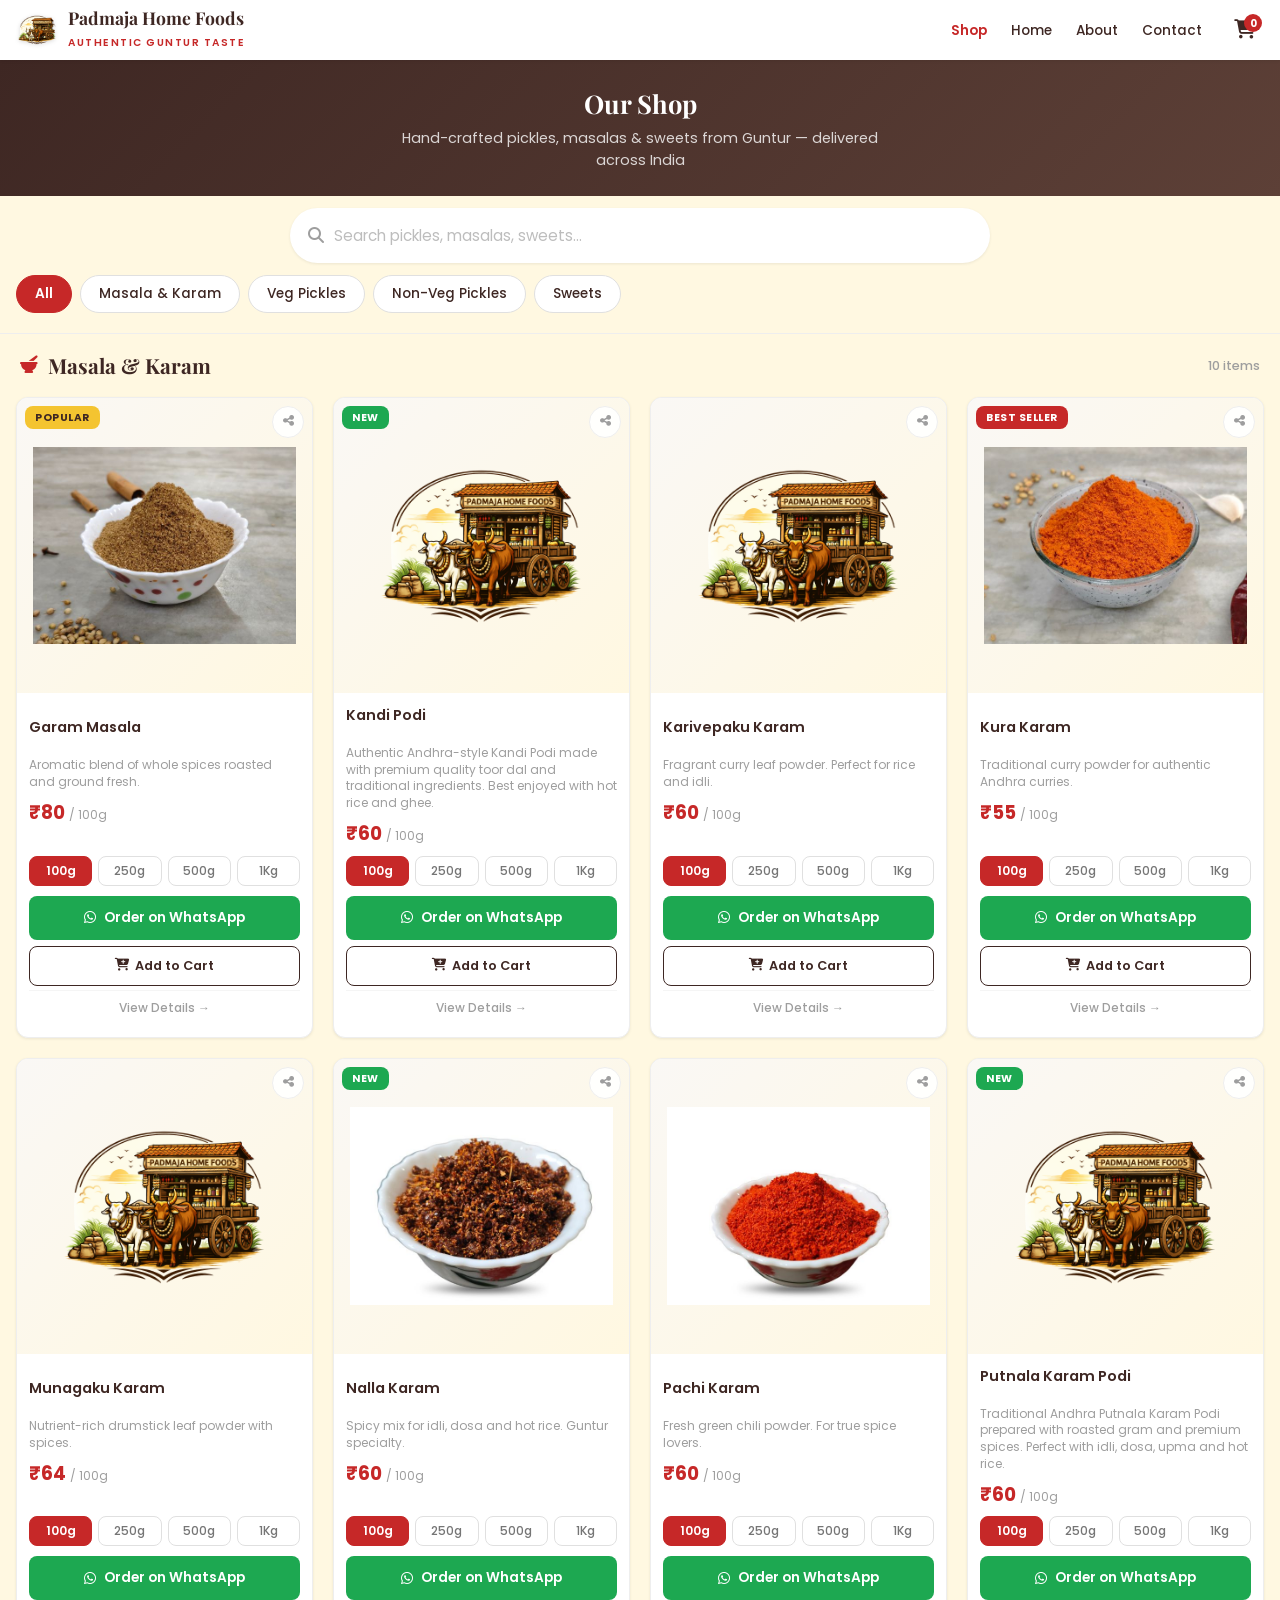
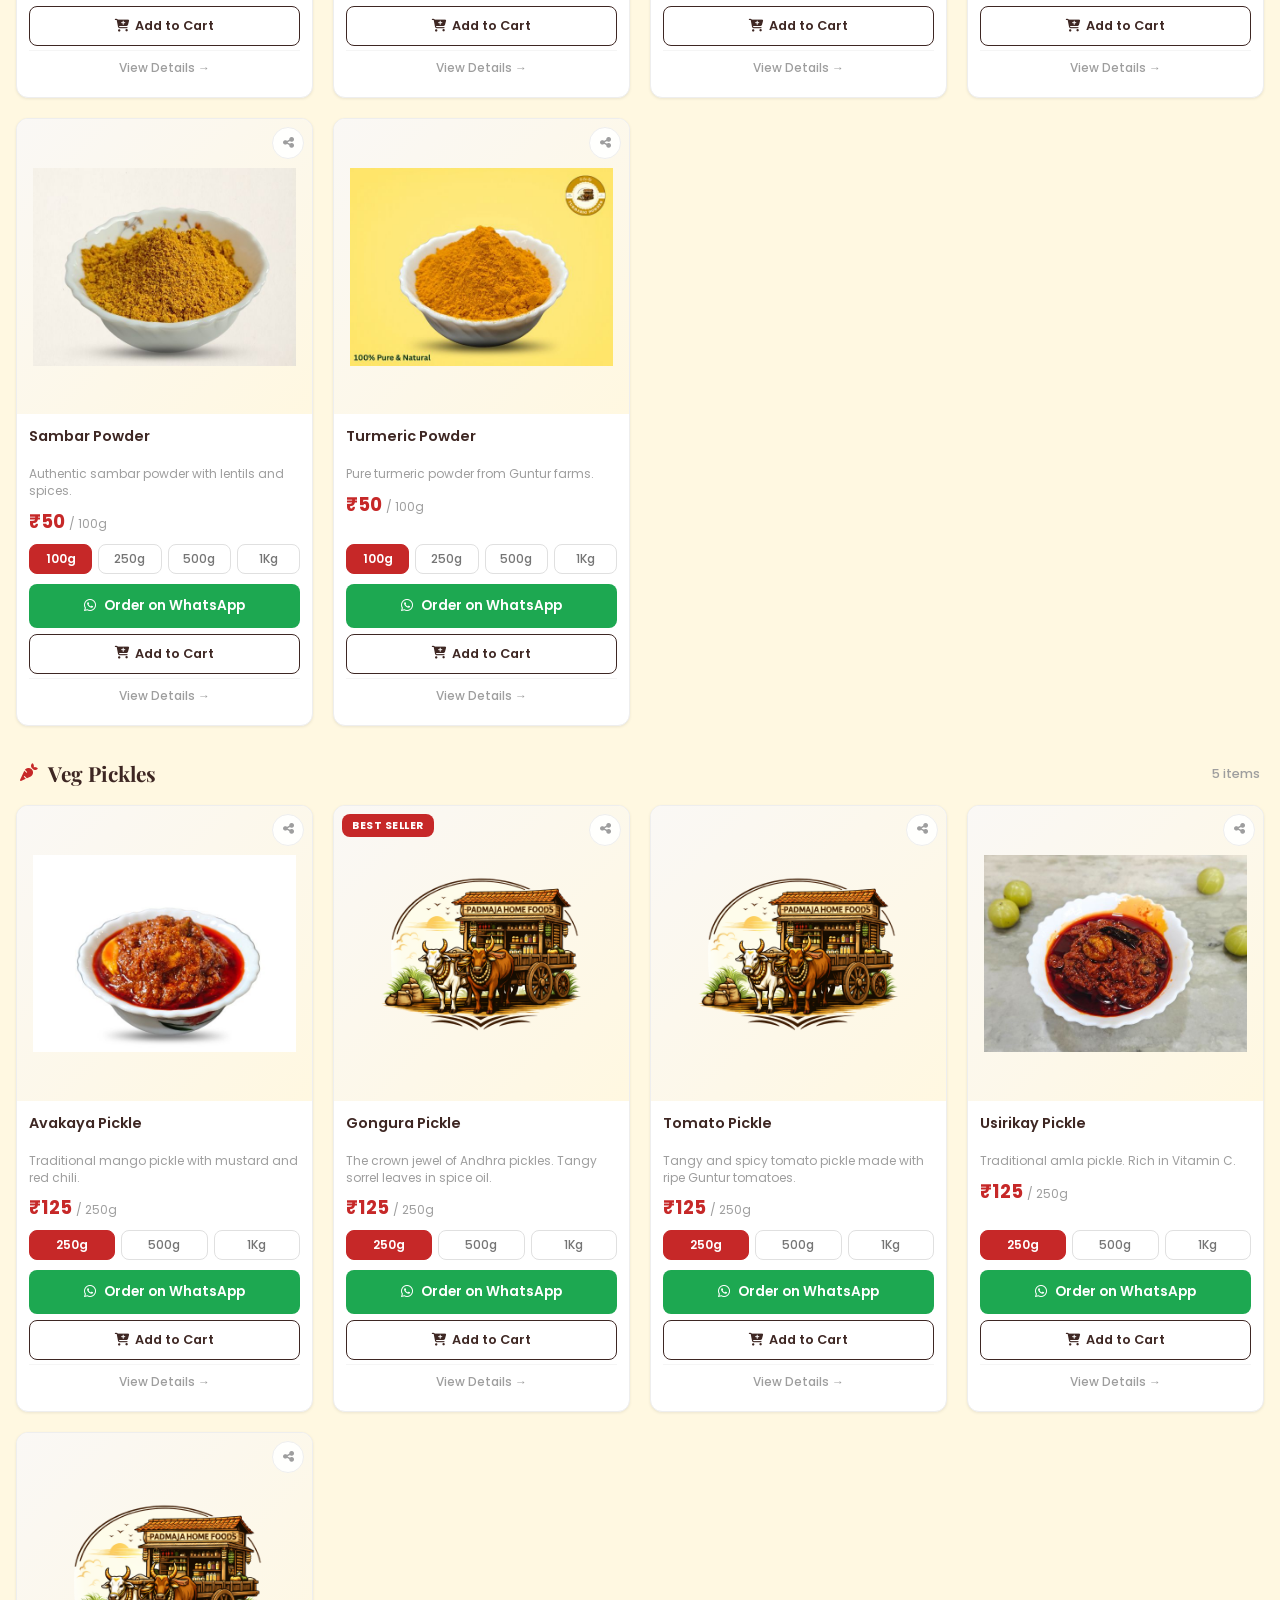
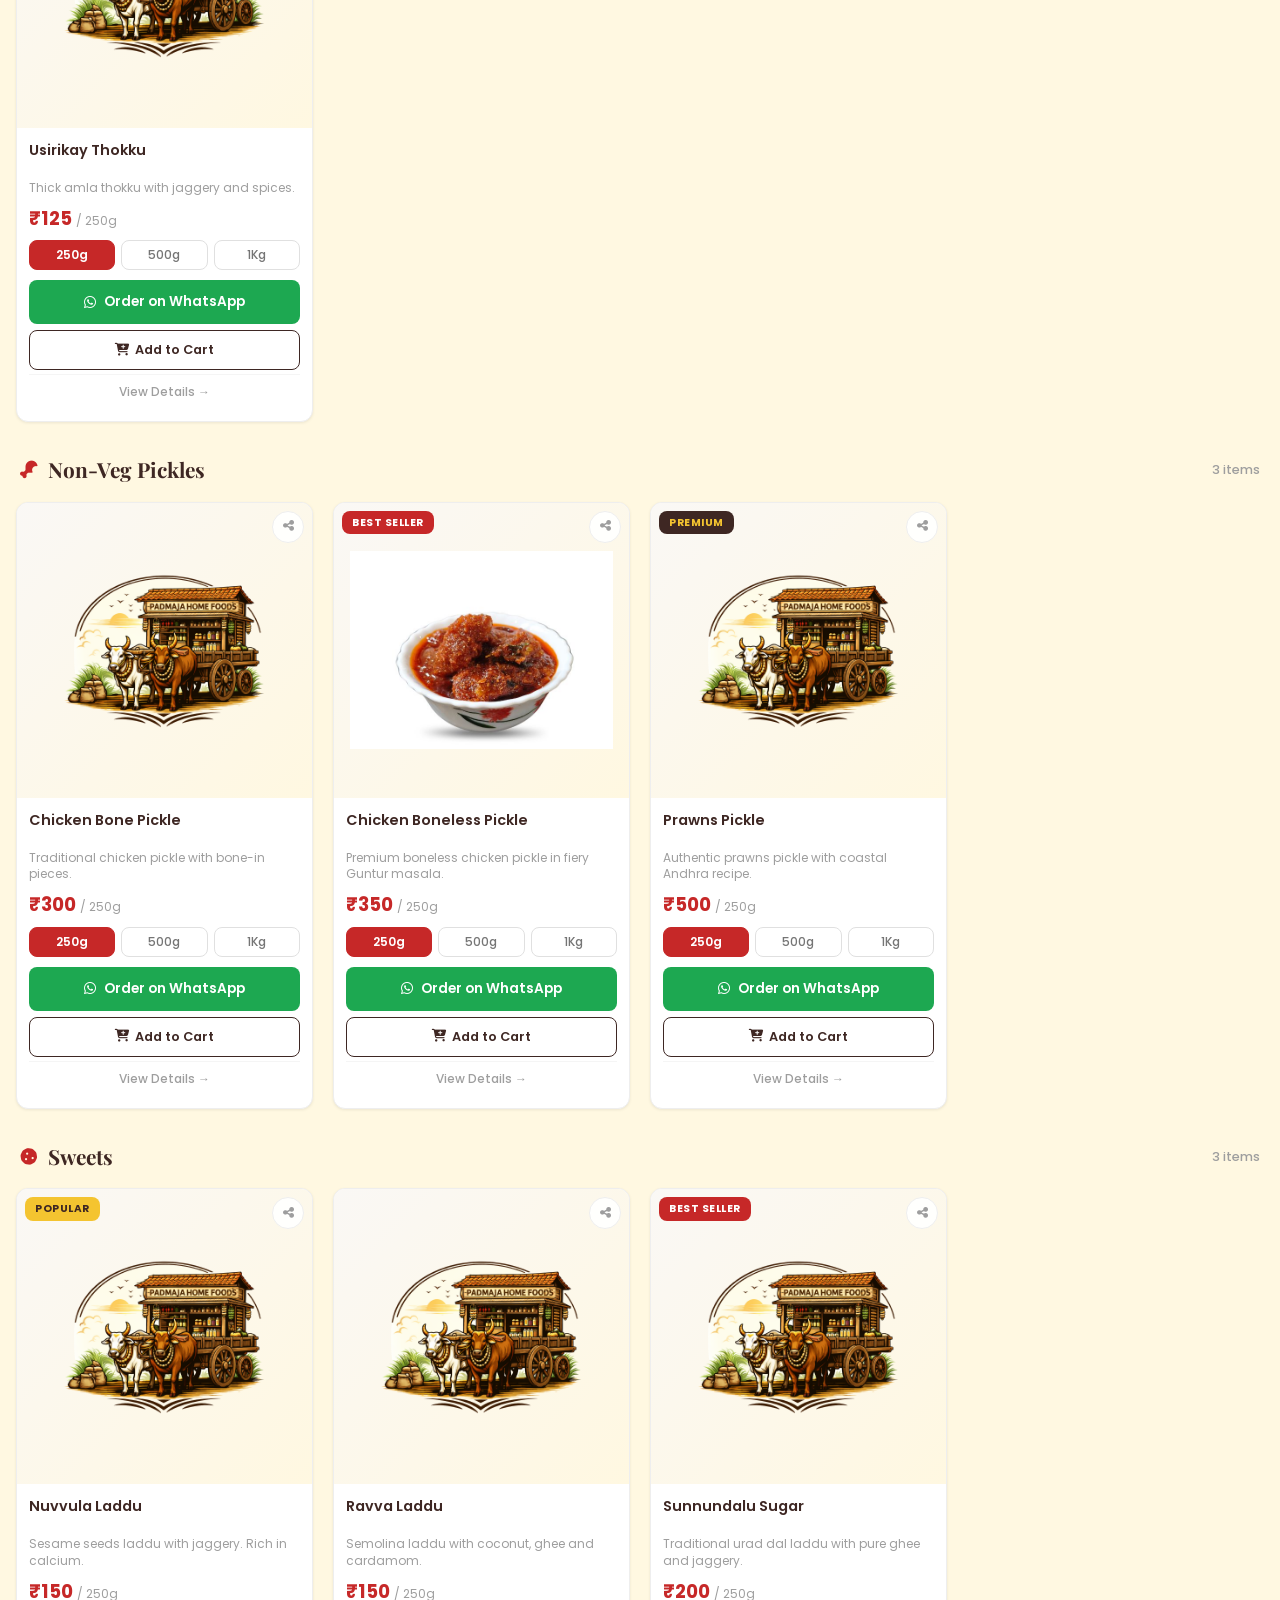
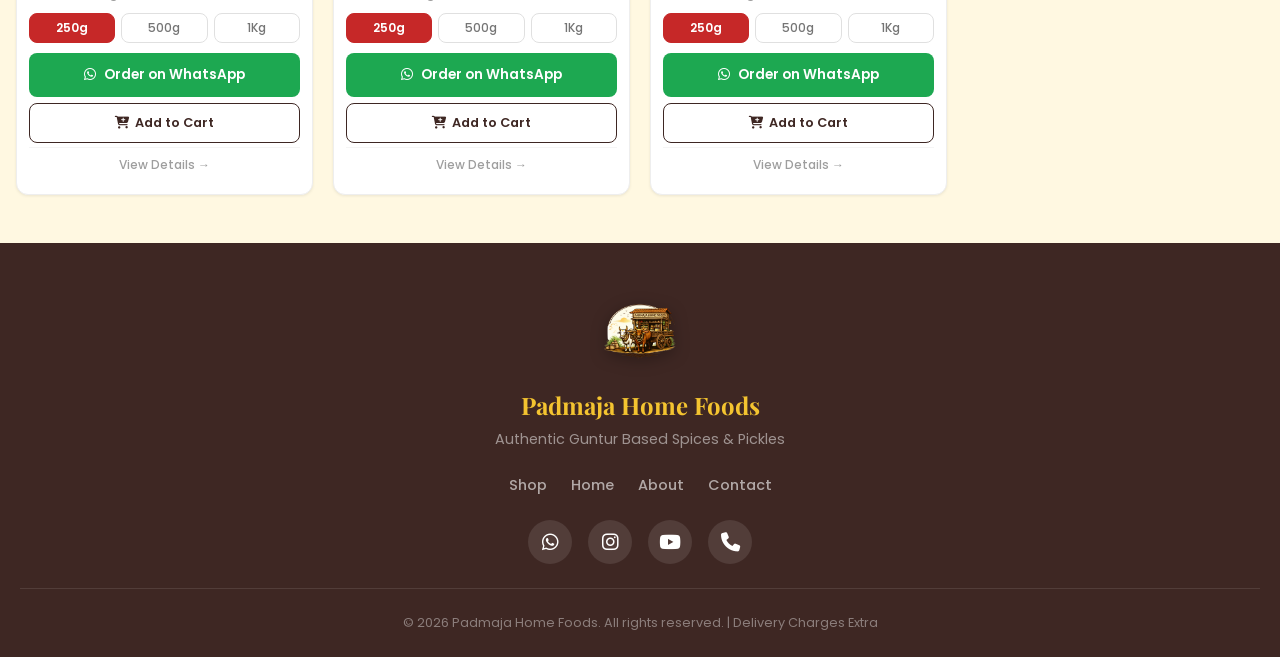
==== commit f4490174: "Add files via upload v3 with admin pannel, fixed various bugs, updates sitemap and robots.txt" ====
--- a/index.html
+++ b/index.html
@@ -179,52 +179,14 @@
             <div class="search-results" id="searchResults"></div>
         </div>
         <div class="category-filter">
-            <button class="filter-btn active" onclick="filterCategory('all')">All</button>
-            <button class="filter-btn" onclick="filterCategory('masala')">Masala</button>
-            <button class="filter-btn" onclick="filterCategory('vegpickles')">Veg Pickles</button>
-            <button class="filter-btn" onclick="filterCategory('nonvegpickles')">Non-Veg</button>
-            <button class="filter-btn" onclick="filterCategory('sweets')">Sweets</button>
+            <!-- Filter buttons rendered dynamically by JS from categories in products.json -->
         </div>
     </section>
 
     <!-- Products Container -->
     <div class="shop-container">
 
-        <!-- Masala & Karam -->
-        <section class="products-section active" id="masala" data-category="masala">
-            <div class="section-header-row">
-                <h3><i class="fas fa-mortar-pestle"></i> Masala & Karam Powders</h3>
-                <span class="section-count">10 items</span>
-            </div>
-            <div class="products-grid"></div>
-        </section>
-
-        <!-- Veg Pickles -->
-        <section class="products-section active" id="vegpickles" data-category="vegpickles">
-            <div class="section-header-row">
-                <h3><i class="fas fa-carrot"></i> Veg Pickles</h3>
-                <span class="section-count">5 items</span>
-            </div>
-            <div class="products-grid"></div>
-        </section>
-
-        <!-- Non-Veg Pickles -->
-        <section class="products-section active" id="nonvegpickles" data-category="nonvegpickles">
-            <div class="section-header-row">
-                <h3><i class="fas fa-drumstick-bite"></i> Non-Veg Pickles</h3>
-                <span class="section-count">3 items</span>
-            </div>
-            <div class="products-grid"></div>
-        </section>
-
-        <!-- Sweets -->
-        <section class="products-section active" id="sweets" data-category="sweets">
-            <div class="section-header-row">
-                <h3><i class="fas fa-cookie"></i> Sweets</h3>
-                <span class="section-count">3 items</span>
-            </div>
-            <div class="products-grid"></div>
-        </section>
+        <!-- Category sections rendered dynamically by JS from products.json -->
 
     </div>
 
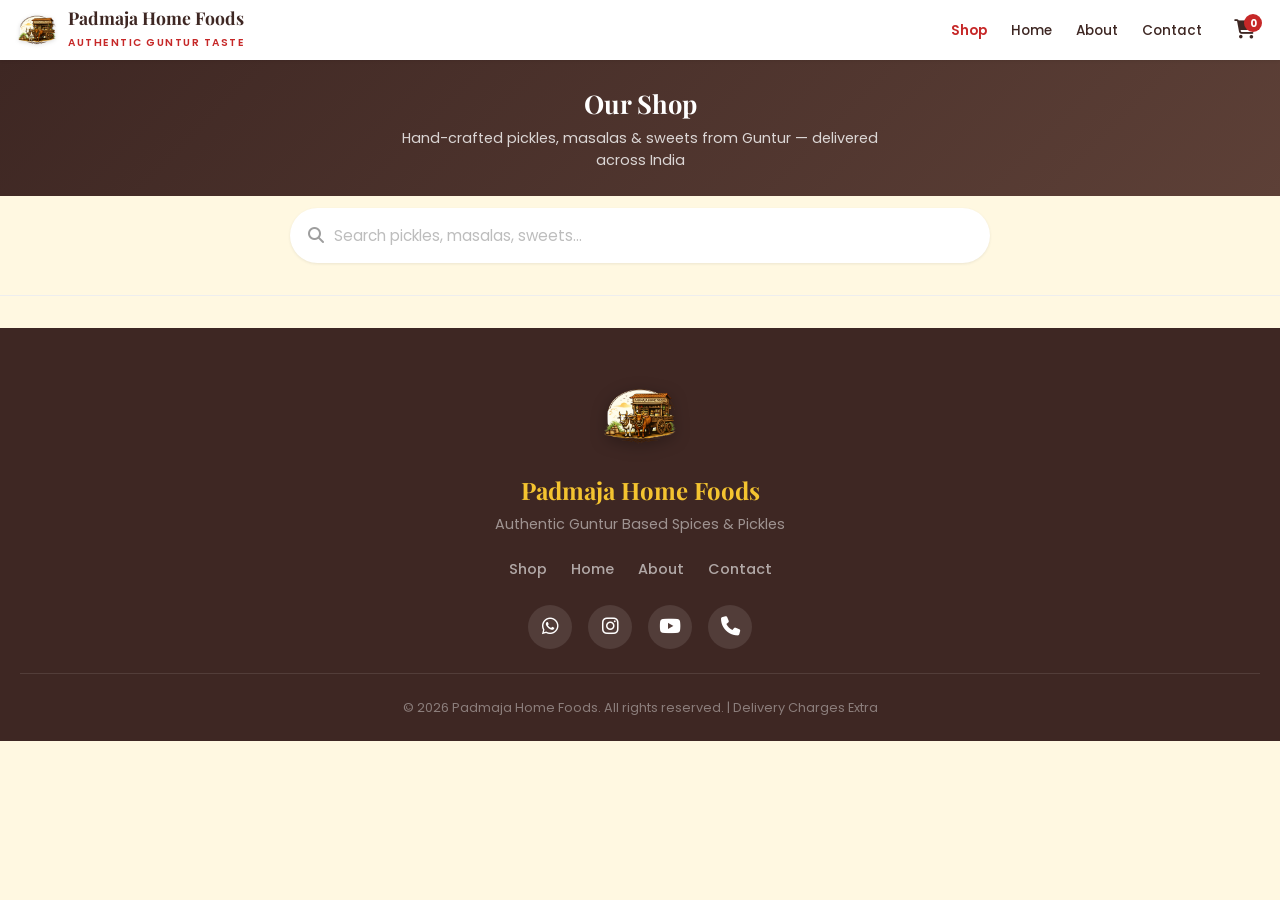
==== commit 50f4b9a7: "Add files via upload fixed google index" ====
--- a/index.html
+++ b/index.html
@@ -72,15 +72,66 @@
     </script>
 
     <script type="application/ld+json">
-    {
-      "@context": "https://schema.org",
-      "@type": "ItemList",
-      "itemListElement": [
-        {"@type": "ListItem", "position": 1, "item": {"@type": "Product", "name": "Kura Karam", "offers": {"@type": "Offer", "price": "55", "priceCurrency": "INR", "availability": "https://schema.org/InStock"}}},
-        {"@type": "ListItem", "position": 2, "item": {"@type": "Product", "name": "Gongura Pickle", "offers": {"@type": "Offer", "price": "125", "priceCurrency": "INR", "availability": "https://schema.org/InStock"}}},
-        {"@type": "ListItem", "position": 3, "item": {"@type": "Product", "name": "Chicken Boneless Pickle", "offers": {"@type": "Offer", "price": "350", "priceCurrency": "INR", "availability": "https://schema.org/InStock"}}}
-      ]
+{
+  "@context": "https://schema.org",
+  "@type": "ItemList",
+  "itemListElement": [
+    {
+      "@type": "ListItem",
+      "position": 1,
+      "item": {
+        "@type": "Product",
+        "name": "Garam Masala",
+        "image": "https://padmajahomefoods.github.io/images/garam-masala.jpg",
+        "url": "https://padmajahomefoods.github.io/product.html?id=garam-masala",
+        "description": "Aromatic blend of whole spices roasted and ground fresh.",
+        "offers": {
+          "@type": "Offer",
+          "price": "80",
+          "priceCurrency": "INR",
+          "availability": "https://schema.org/InStock",
+          "url": "https://padmajahomefoods.github.io/product.html?id=garam-masala"
+        }
+      }
+    },
+    {
+      "@type": "ListItem",
+      "position": 2,
+      "item": {
+        "@type": "Product",
+        "name": "Kandi Podi",
+        "image": "https://padmajahomefoods.github.io/images/kandi-podi.jpg",
+        "url": "https://padmajahomefoods.github.io/product.html?id=kandi-podi",
+        "description": "Authentic Andhra-style Kandi Podi made with premium quality toor dal and traditional ingredients. Best enjoyed with hot rice and ghee.",
+        "offers": {
+          "@type": "Offer",
+          "price": "60",
+          "priceCurrency": "INR",
+          "availability": "https://schema.org/InStock",
+          "url": "https://padmajahomefoods.github.io/product.html?id=kandi-podi"
+        }
+      }
+    },
+    {
+      "@type": "ListItem",
+      "position": 3,
+      "item": {
+        "@type": "Product",
+        "name": "Kura Karam",
+        "image": "https://padmajahomefoods.github.io/images/kura-karam.jpg",
+        "url": "https://padmajahomefoods.github.io/product.html?id=kura-karam",
+        "description": "Traditional curry powder for authentic Andhra curries.",
+        "offers": {
+          "@type": "Offer",
+          "price": "55",
+          "priceCurrency": "INR",
+          "availability": "https://schema.org/InStock",
+          "url": "https://padmajahomefoods.github.io/product.html?id=kura-karam"
+        }
+      }
     }
+  ]
+}
     </script>
 </head>
 <body>
--- a/style.css
+++ b/style.css
@@ -449,8 +449,7 @@
     -webkit-overflow-scrolling: touch;
     scrollbar-width: none;
     padding-bottom: 4px;
-    max-width: 700px;
-    margin: 0 auto;
+    padding-right: 16px;
 }
 
 .category-filter::-webkit-scrollbar {
@@ -3297,9 +3296,7 @@
     -ms-overflow-style: none;
     padding-bottom: 8px;
     padding-left: 4px;
-    padding-right: 4px;
-    margin-left: -4px;
-    margin-right: -4px;
+    padding-right: 16px;
 }
 
 .category-filter::-webkit-scrollbar {
